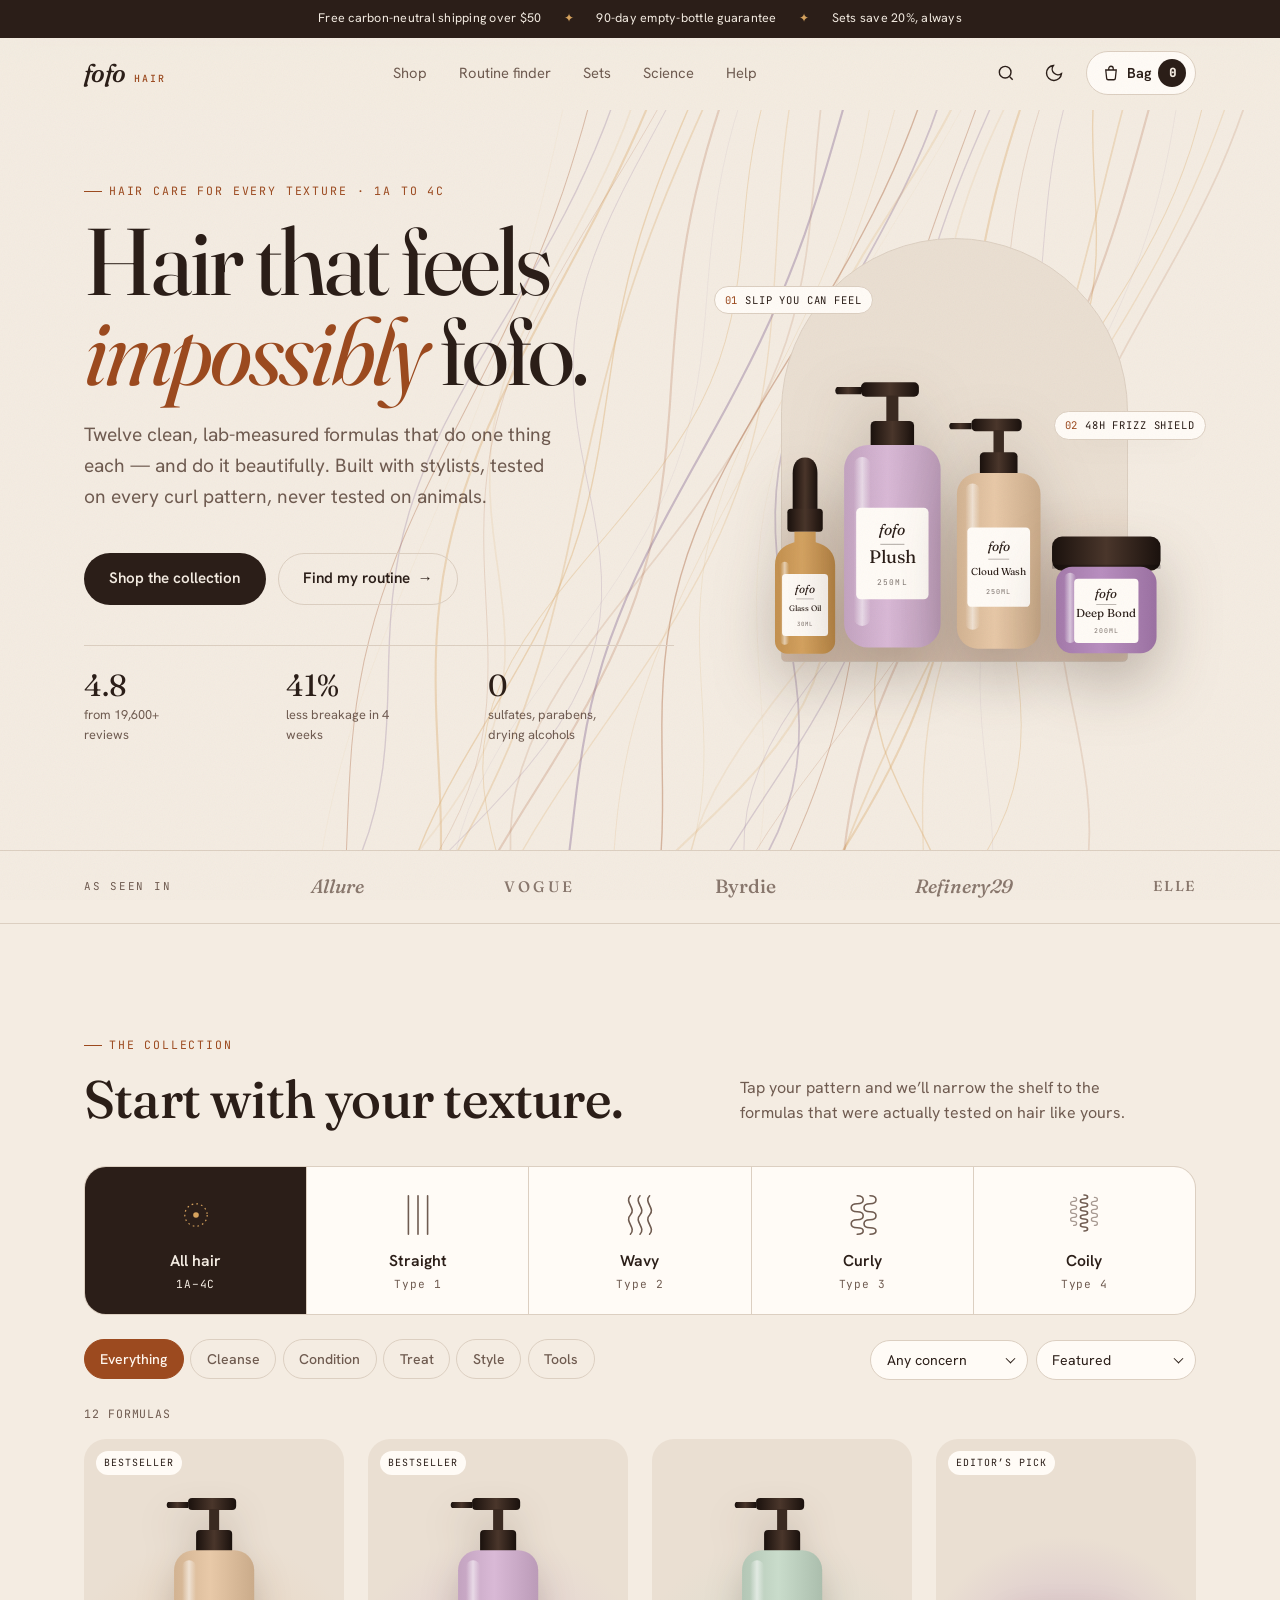
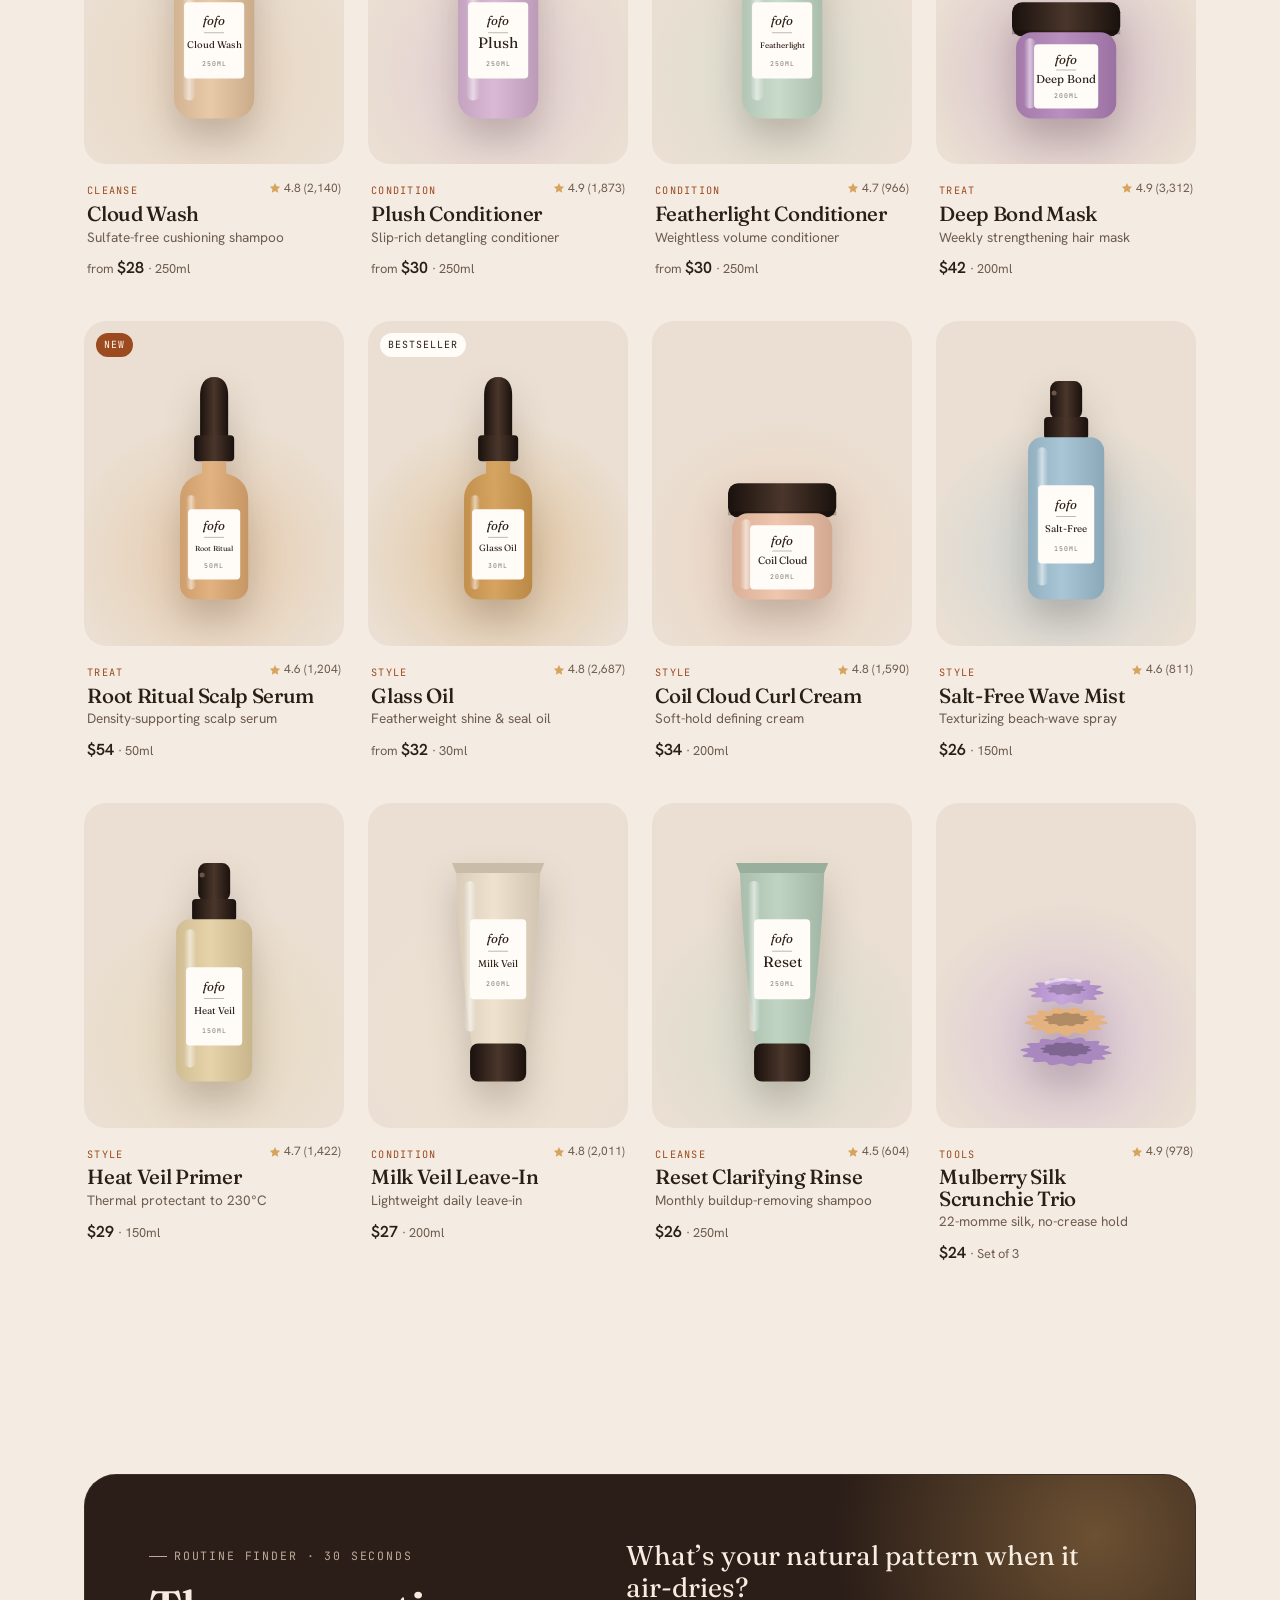
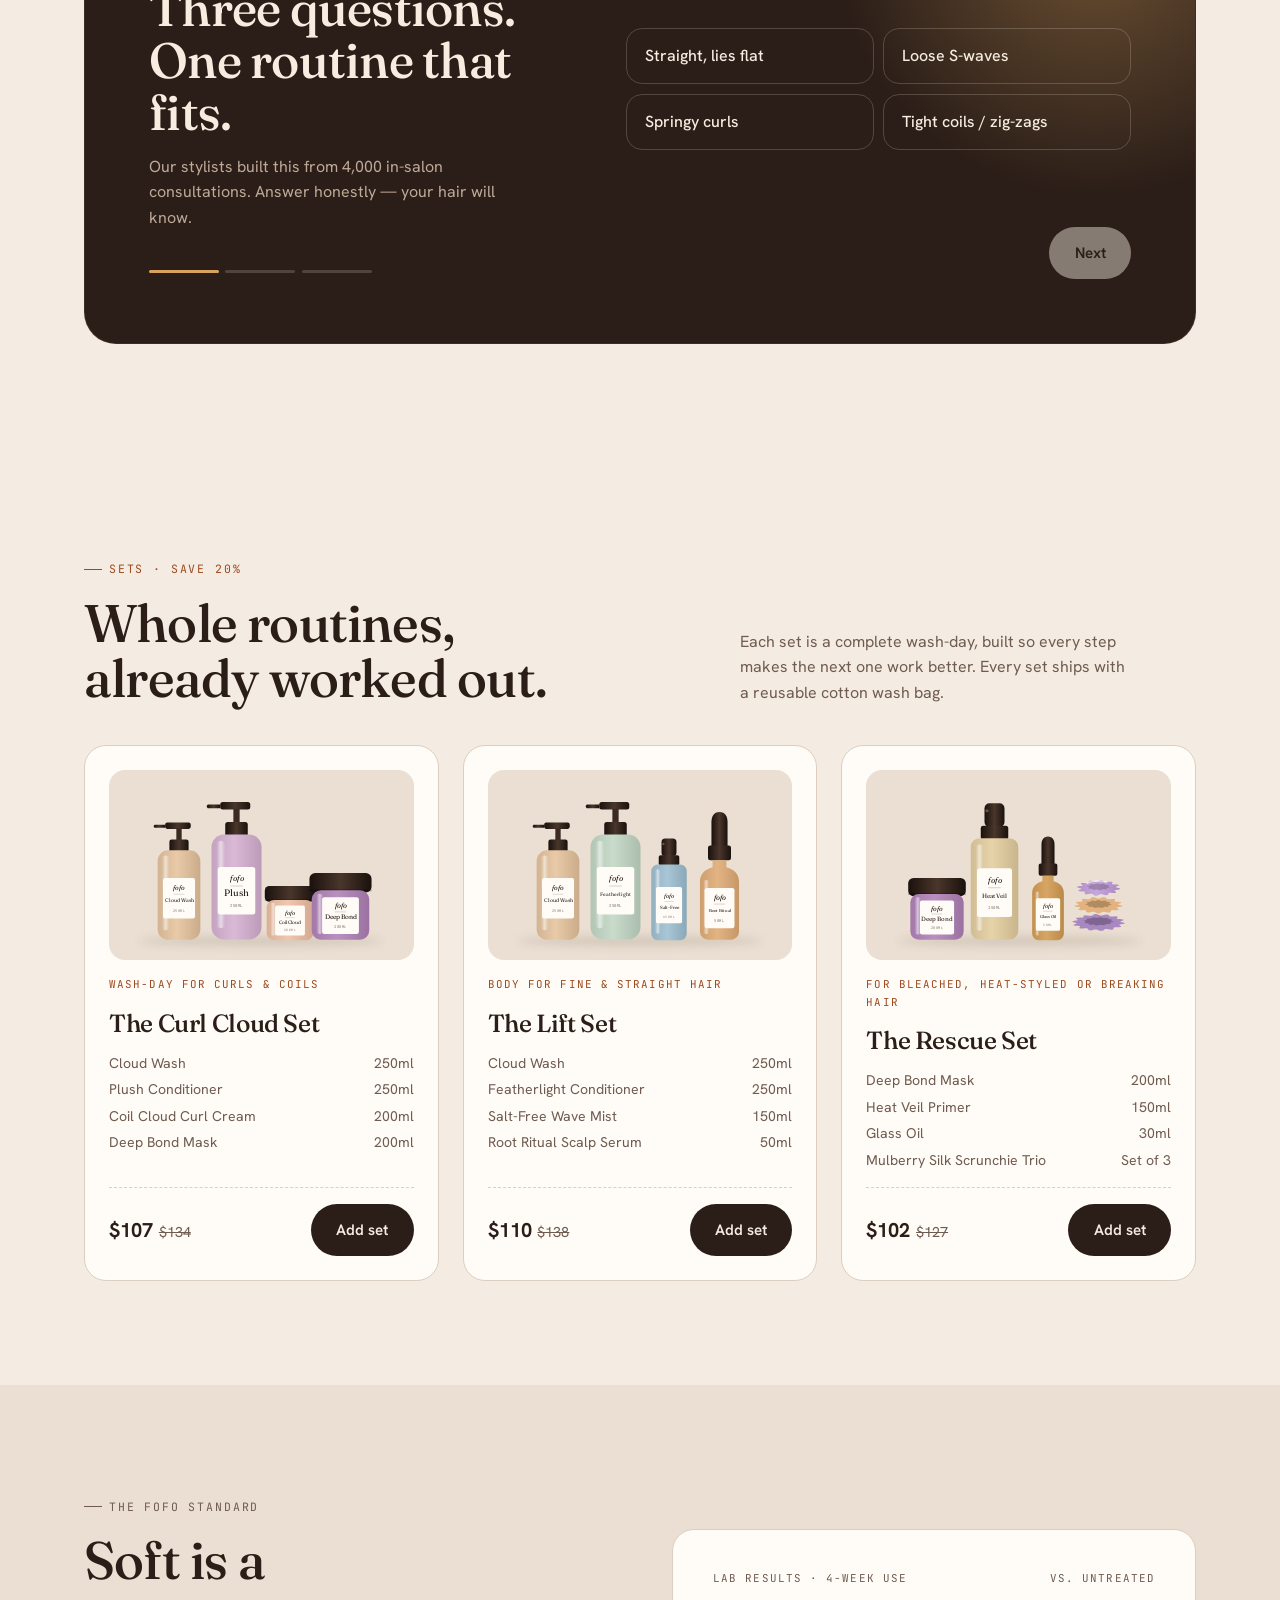
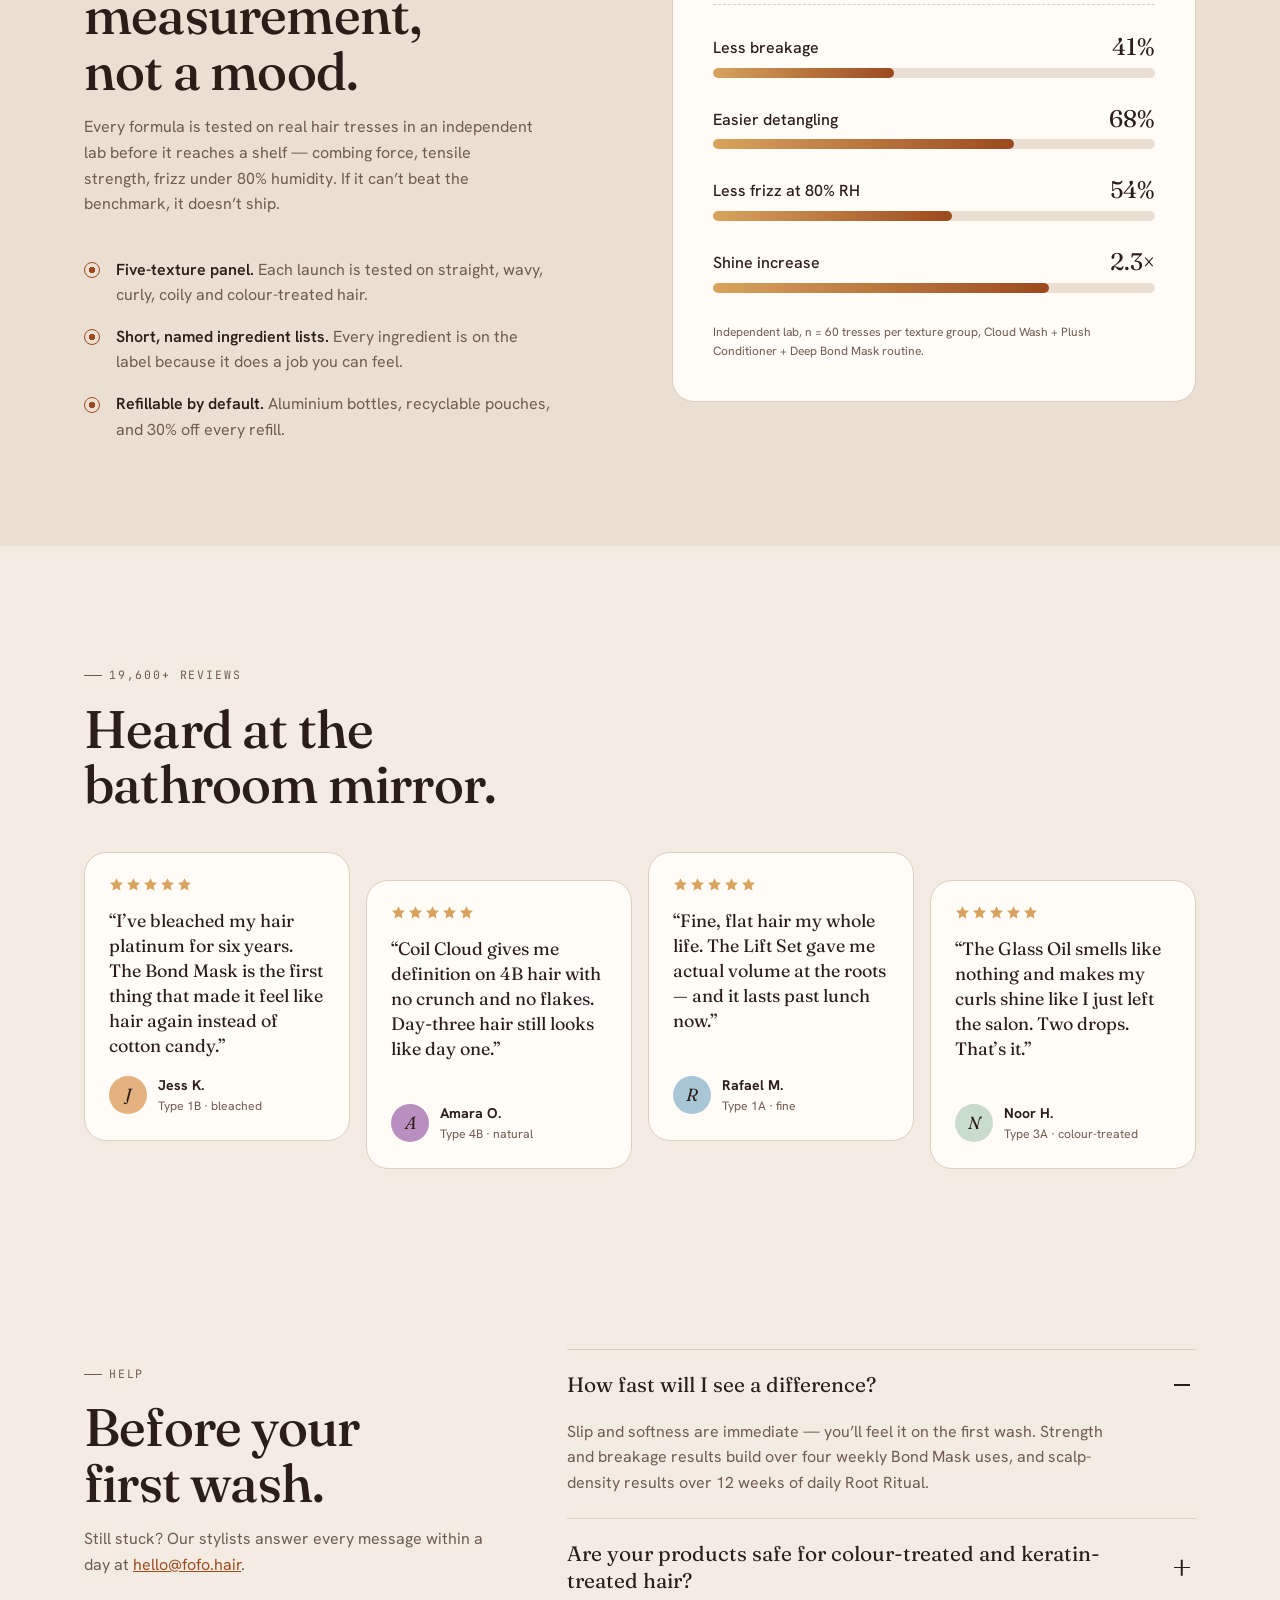
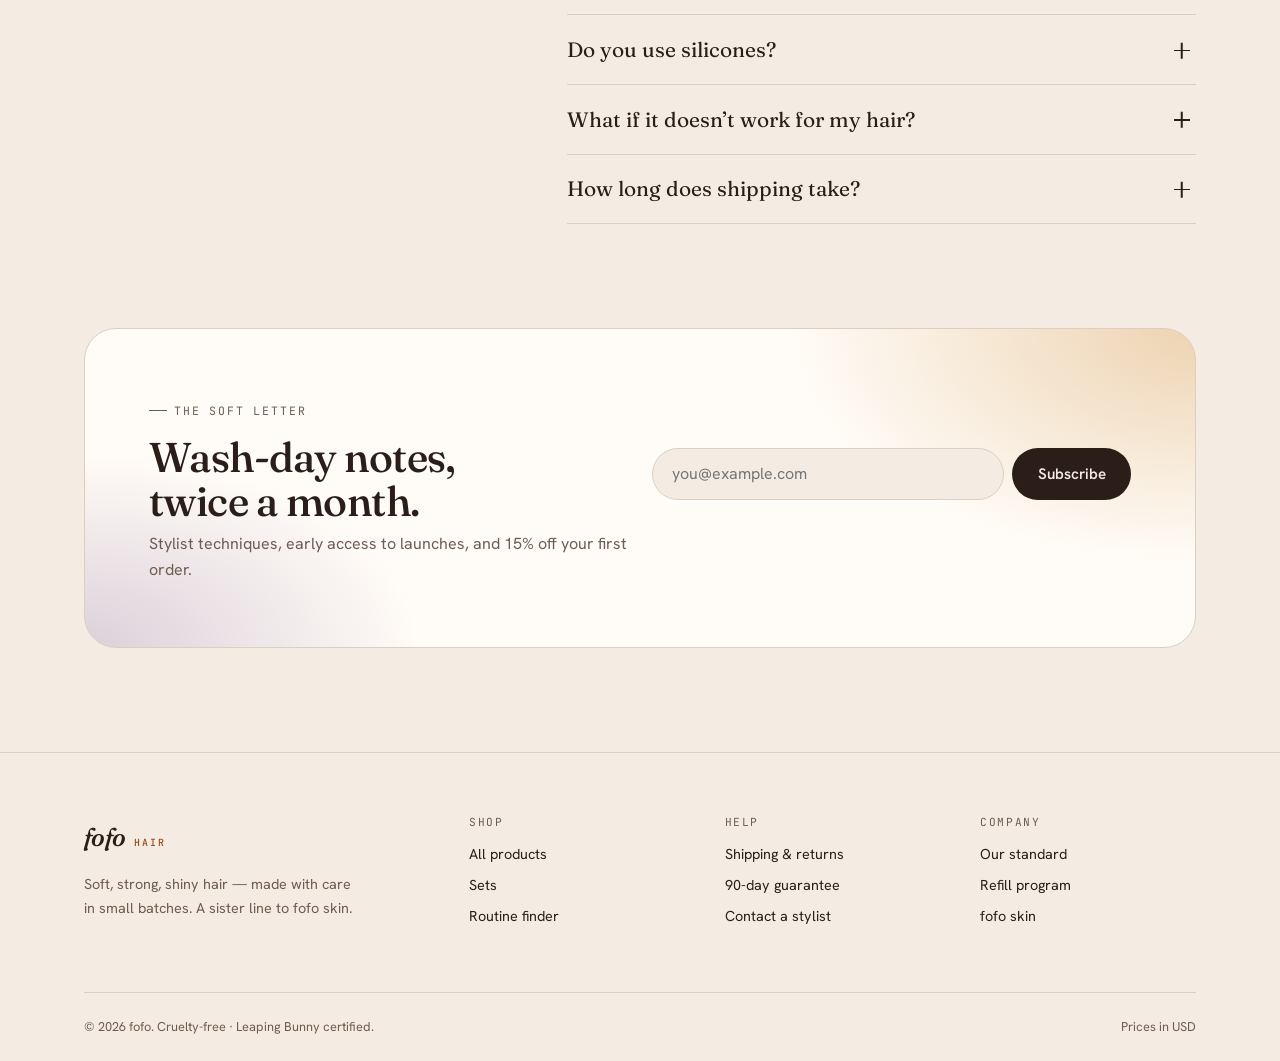
==== hair/index.html @ 37157b6e "Add fofo hair: a full hair care storefront New /hair/ store with a 12-product catalog filterable by " ====
<!doctype html>
<html lang="en">
<head>
<meta charset="UTF-8">
<meta name="viewport" content="width=device-width, initial-scale=1">
<meta name="description" content="fofo hair — clean, lab-proven hair care for every texture from 1A to 4C. Shampoos, conditioners, bond masks, oils and scalp care.">
<meta name="theme-color" content="#F4ECE2">
<title>fofo hair — the soft hair shop</title>
<link rel="preload" href="../assets/fonts/fraunces-var.woff2" as="font" type="font/woff2" crossorigin>
<link rel="preload" href="../assets/fonts/hanken-var.woff2" as="font" type="font/woff2" crossorigin>
<link rel="stylesheet" href="styles.css">
</head>
<body>

<a class="skip-link" href="#main">Skip to content</a>

<div class="announce" role="region" aria-label="Announcement">
  <div class="announce-track">
    <span>Free carbon-neutral shipping over $50</span>
    <span aria-hidden="true">✦</span>
    <span>90-day empty-bottle guarantee</span>
    <span aria-hidden="true">✦</span>
    <span>Sets save 20%, always</span>
  </div>
</div>

<header class="site-header" id="top">
  <div class="wrap nav">
    <a href="#top" class="logo" aria-label="fofo hair, home">fofo<span>hair</span></a>
    <nav class="nav-links" aria-label="Primary">
      <a href="#shop">Shop</a>
      <a href="#finder">Routine finder</a>
      <a href="#sets">Sets</a>
      <a href="#science">Science</a>
      <a href="#faq">Help</a>
    </nav>
    <div class="nav-actions">
      <button class="icon-btn" id="searchOpen" type="button" aria-label="Search products">
        <svg viewBox="0 0 24 24" width="20" height="20" fill="none" stroke="currentColor" stroke-width="1.7" aria-hidden="true"><circle cx="11" cy="11" r="7"/><path d="m20 20-3.5-3.5"/></svg>
      </button>
      <button class="icon-btn" id="themeToggle" type="button" aria-label="Toggle dark mode">
        <svg viewBox="0 0 24 24" width="20" height="20" fill="none" stroke="currentColor" stroke-width="1.7" aria-hidden="true"><path d="M21 12.79A9 9 0 1 1 11.21 3 7 7 0 0 0 21 12.79Z"/></svg>
      </button>
      <button class="bag-btn" id="cartOpen" type="button" aria-label="Open bag, 0 items">
        <svg viewBox="0 0 24 24" width="18" height="18" fill="none" stroke="currentColor" stroke-width="1.7" aria-hidden="true"><path d="M5 8h14l-1.2 11.2a2 2 0 0 1-2 1.8H8.2a2 2 0 0 1-2-1.8L5 8Z"/><path d="M9 8V6a3 3 0 0 1 6 0v2"/></svg>
        <span>Bag</span>
        <span class="bag-count" id="bagCount">0</span>
      </button>
    </div>
  </div>
</header>

<main id="main">

  <!-- ============ HERO ============ -->
  <section class="hero">
    <svg class="strands" id="strands" viewBox="0 0 1200 700" preserveAspectRatio="xMidYMid slice" aria-hidden="true"></svg>
    <div class="wrap hero-grid">
      <div class="hero-copy">
        <p class="eyebrow reveal">Hair care for every texture · 1A to 4C</p>
        <h1 class="reveal" style="--d:.08s">Hair that feels<br><em>impossibly</em> fofo.</h1>
        <p class="lede reveal" style="--d:.16s">Twelve clean, lab-measured formulas that do one thing each — and do it beautifully. Built with stylists, tested on every curl pattern, never tested on animals.</p>
        <div class="hero-actions reveal" style="--d:.24s">
          <a href="#shop" class="btn btn-solid">Shop the collection</a>
          <a href="#finder" class="btn btn-ghost">Find my routine <span aria-hidden="true">→</span></a>
        </div>
        <dl class="hero-meta reveal" style="--d:.32s">
          <div><dt>4.8</dt><dd>from 19,600+ reviews</dd></div>
          <div><dt>41%</dt><dd>less breakage in 4 weeks</dd></div>
          <div><dt>0</dt><dd>sulfates, parabens, drying alcohols</dd></div>
        </dl>
      </div>
      <div class="hero-stage reveal" style="--d:.2s" id="heroStage" aria-hidden="true"></div>
    </div>
  </section>

  <!-- ============ PRESS ============ -->
  <div class="press" aria-label="As featured in">
    <div class="wrap press-row">
      <span class="press-label">As seen in</span>
      <span class="press-name" style="font-style:italic">Allure</span>
      <span class="press-name" style="letter-spacing:.2em;font-size:.95rem">VOGUE</span>
      <span class="press-name">Byrdie</span>
      <span class="press-name" style="font-style:italic">Refinery29</span>
      <span class="press-name" style="letter-spacing:.12em;font-size:.9rem">ELLE</span>
    </div>
  </div>

  <!-- ============ SHOP ============ -->
  <section id="shop" class="shop">
    <div class="wrap">
      <div class="section-head split">
        <div>
          <p class="eyebrow">The collection</p>
          <h2>Start with your texture.</h2>
        </div>
        <p>Tap your pattern and we’ll narrow the shelf to the formulas that were actually tested on hair like yours.</p>
      </div>

      <div class="spectrum" role="radiogroup" aria-label="Filter by hair type" id="typeFilter">
        <button type="button" role="radio" aria-checked="true" data-type="all" class="spec">
          <svg viewBox="0 0 60 60" aria-hidden="true"><circle cx="30" cy="30" r="3.5" fill="currentColor"/><circle cx="30" cy="30" r="14" fill="none" stroke="currentColor" stroke-width="1.5" stroke-dasharray="2 4"/></svg>
          <span class="spec-name">All hair</span><span class="spec-code">1A–4C</span>
        </button>
        <button type="button" role="radio" aria-checked="false" data-type="straight" class="spec">
          <svg viewBox="0 0 60 60" aria-hidden="true"><path d="M18 6v48M30 6v48M42 6v48" stroke="currentColor" stroke-width="2" fill="none" stroke-linecap="round"/></svg>
          <span class="spec-name">Straight</span><span class="spec-code">Type 1</span>
        </button>
        <button type="button" role="radio" aria-checked="false" data-type="wavy" class="spec">
          <svg viewBox="0 0 60 60" aria-hidden="true"><path d="M18 6c-8 8 8 16 0 24s8 16 0 24M30 6c-8 8 8 16 0 24s8 16 0 24M42 6c-8 8 8 16 0 24s8 16 0 24" stroke="currentColor" stroke-width="2" fill="none" stroke-linecap="round"/></svg>
          <span class="spec-name">Wavy</span><span class="spec-code">Type 2</span>
        </button>
        <button type="button" role="radio" aria-checked="false" data-type="curly" class="spec">
          <svg viewBox="0 0 60 60" aria-hidden="true"><path d="M24 6c10 0 10 10 0 10s-10 10 0 10 10 10 0 10-10 10 0 10 10 8 0 8M40 6c10 0 10 10 0 10s-10 10 0 10 10 10 0 10-10 10 0 10 10 8 0 8" stroke="currentColor" stroke-width="2" fill="none" stroke-linecap="round"/></svg>
          <span class="spec-name">Curly</span><span class="spec-code">Type 3</span>
        </button>
        <button type="button" role="radio" aria-checked="false" data-type="coily" class="spec">
          <svg viewBox="0 0 60 60" aria-hidden="true"><path d="M30 5c6 0 6 5 0 5s-6 5 0 5 6 5 0 5-6 5 0 5 6 5 0 5-6 5 0 5 6 5 0 5-6 5 0 5 6 5 0 5" stroke="currentColor" stroke-width="2" fill="none" stroke-linecap="round"/><path d="M17 8c5 0 5 5 0 5s-5 5 0 5 5 5 0 5-5 5 0 5 5 5 0 5-5 5 0 5 5 5 0 5M43 8c5 0 5 5 0 5s-5 5 0 5 5 5 0 5-5 5 0 5 5 5 0 5-5 5 0 5 5 5 0 5" stroke="currentColor" stroke-width="1.6" fill="none" stroke-linecap="round" opacity=".6"/></svg>
          <span class="spec-name">Coily</span><span class="spec-code">Type 4</span>
        </button>
      </div>

      <div class="toolbar">
        <div class="tabs" role="tablist" aria-label="Filter by category" id="kindFilter">
          <button type="button" role="tab" aria-selected="true" data-kind="all">Everything</button>
          <button type="button" role="tab" aria-selected="false" data-kind="Cleanse">Cleanse</button>
          <button type="button" role="tab" aria-selected="false" data-kind="Condition">Condition</button>
          <button type="button" role="tab" aria-selected="false" data-kind="Treat">Treat</button>
          <button type="button" role="tab" aria-selected="false" data-kind="Style">Style</button>
          <button type="button" role="tab" aria-selected="false" data-kind="Tools">Tools</button>
        </div>
        <div class="toolbar-right">
          <label class="select">
            <span class="visually-hidden">Filter by concern</span>
            <select id="concernFilter">
              <option value="all">Any concern</option>
              <option value="dryness">Dryness</option>
              <option value="frizz">Frizz</option>
              <option value="breakage">Breakage</option>
              <option value="volume">Flat / no volume</option>
              <option value="scalp">Scalp care</option>
              <option value="thinning">Thinning</option>
              <option value="shine">Dullness</option>
              <option value="definition">Definition</option>
              <option value="color">Colour-treated</option>
              <option value="oil">Oily roots</option>
            </select>
          </label>
          <label class="select">
            <span class="visually-hidden">Sort products</span>
            <select id="sortBy">
              <option value="featured">Featured</option>
              <option value="rating">Top rated</option>
              <option value="price-asc">Price: low to high</option>
              <option value="price-desc">Price: high to low</option>
            </select>
          </label>
        </div>
      </div>

      <p class="result-count" id="resultCount" aria-live="polite"></p>
      <div class="grid" id="productGrid"></div>
      <div class="empty" id="emptyState" hidden>
        <p>Nothing on the shelf matches all of that.</p>
        <button type="button" class="btn btn-ghost" id="resetFilters">Clear filters</button>
      </div>
    </div>
  </section>

  <!-- ============ FINDER ============ -->
  <section id="finder" class="finder">
    <div class="wrap">
      <div class="finder-card">
        <div class="finder-intro">
          <p class="eyebrow eyebrow-light">Routine finder · 30 seconds</p>
          <h2>Three questions.<br>One routine that fits.</h2>
          <p>Our stylists built this from 4,000 in-salon consultations. Answer honestly — your hair will know.</p>
          <ol class="finder-progress" id="finderProgress" aria-label="Progress">
            <li class="on"></li><li></li><li></li>
          </ol>
        </div>
        <form class="finder-body" id="finderForm" novalidate>
          <fieldset class="q on" data-step="0">
            <legend>What’s your natural pattern when it air-dries?</legend>
            <div class="opts">
              <label><input type="radio" name="type" value="straight"><span>Straight, lies flat</span></label>
              <label><input type="radio" name="type" value="wavy"><span>Loose S-waves</span></label>
              <label><input type="radio" name="type" value="curly"><span>Springy curls</span></label>
              <label><input type="radio" name="type" value="coily"><span>Tight coils / zig-zags</span></label>
            </div>
          </fieldset>
          <fieldset class="q" data-step="1">
            <legend>What bothers you most, honestly?</legend>
            <div class="opts">
              <label><input type="radio" name="concern" value="dryness"><span>It feels dry or rough</span></label>
              <label><input type="radio" name="concern" value="frizz"><span>Frizz, any humidity</span></label>
              <label><input type="radio" name="concern" value="breakage"><span>Snapping & split ends</span></label>
              <label><input type="radio" name="concern" value="volume"><span>Flat, falls limp</span></label>
              <label><input type="radio" name="concern" value="scalp"><span>Itchy or oily scalp</span></label>
              <label><input type="radio" name="concern" value="thinning"><span>Shedding / thinning</span></label>
            </div>
          </fieldset>
          <fieldset class="q" data-step="2">
            <legend>How often do you use heat, colour or bleach?</legend>
            <div class="opts">
              <label><input type="radio" name="stress" value="low"><span>Rarely — it’s mostly air-dried</span></label>
              <label><input type="radio" name="stress" value="mid"><span>Heat styling a few times a week</span></label>
              <label><input type="radio" name="stress" value="high"><span>Colour, bleach or daily heat</span></label>
            </div>
          </fieldset>
          <div class="finder-result" id="finderResult" hidden></div>
          <div class="finder-nav">
            <button type="button" class="btn btn-ghost-light" id="finderBack" hidden>Back</button>
            <button type="button" class="btn btn-light" id="finderNext" disabled>Next</button>
          </div>
        </form>
      </div>
    </div>
  </section>

  <!-- ============ SETS ============ -->
  <section id="sets">
    <div class="wrap">
      <div class="section-head split">
        <div>
          <p class="eyebrow">Sets · save 20%</p>
          <h2>Whole routines, already worked out.</h2>
        </div>
        <p>Each set is a complete wash-day, built so every step makes the next one work better. Every set ships with a reusable cotton wash bag.</p>
      </div>
      <div class="sets" id="setsGrid"></div>
    </div>
  </section>

  <!-- ============ SCIENCE ============ -->
  <section id="science" class="science">
    <div class="wrap science-grid">
      <div class="science-copy">
        <p class="eyebrow">The fofo standard</p>
        <h2>Soft is a measurement, not a mood.</h2>
        <p>Every formula is tested on real hair tresses in an independent lab before it reaches a shelf — combing force, tensile strength, frizz under 80% humidity. If it can’t beat the benchmark, it doesn’t ship.</p>
        <ul class="standard">
          <li><b>Five-texture panel.</b> Each launch is tested on straight, wavy, curly, coily and colour-treated hair.</li>
          <li><b>Short, named ingredient lists.</b> Every ingredient is on the label because it does a job you can feel.</li>
          <li><b>Refillable by default.</b> Aluminium bottles, recyclable pouches, and 30% off every refill.</li>
        </ul>
      </div>
      <div class="bench" id="bench">
        <div class="bench-head"><span>Lab results · 4-week use</span><span>vs. untreated</span></div>
        <div class="bench-row" style="--v:41"><span class="bench-label">Less breakage</span><span class="bench-bar"><i></i></span><span class="bench-num">41%</span></div>
        <div class="bench-row" style="--v:68"><span class="bench-label">Easier detangling</span><span class="bench-bar"><i></i></span><span class="bench-num">68%</span></div>
        <div class="bench-row" style="--v:54"><span class="bench-label">Less frizz at 80% RH</span><span class="bench-bar"><i></i></span><span class="bench-num">54%</span></div>
        <div class="bench-row" style="--v:2.3"><span class="bench-label">Shine increase</span><span class="bench-bar" style="--w:76%"><i></i></span><span class="bench-num">2.3×</span></div>
        <p class="bench-note">Independent lab, n = 60 tresses per texture group, Cloud Wash + Plush Conditioner + Deep Bond Mask routine.</p>
      </div>
    </div>
  </section>

  <!-- ============ REVIEWS ============ -->
  <section id="reviews" class="reviews">
    <div class="wrap">
      <div class="section-head">
        <p class="eyebrow">19,600+ reviews</p>
        <h2>Heard at the bathroom mirror.</h2>
      </div>
      <div class="quote-grid">
        <figure class="quote">
          <div class="stars" aria-label="5 out of 5 stars"></div>
          <blockquote>“I’ve bleached my hair platinum for six years. The Bond Mask is the first thing that made it feel like hair again instead of cotton candy.”</blockquote>
          <figcaption><span class="av" style="--c:#E3B27F">J</span><span><b>Jess K.</b><small>Type 1B · bleached</small></span></figcaption>
        </figure>
        <figure class="quote">
          <div class="stars" aria-label="5 out of 5 stars"></div>
          <blockquote>“Coil Cloud gives me definition on 4B hair with no crunch and no flakes. Day-three hair still looks like day one.”</blockquote>
          <figcaption><span class="av" style="--c:#B98FC0">A</span><span><b>Amara O.</b><small>Type 4B · natural</small></span></figcaption>
        </figure>
        <figure class="quote">
          <div class="stars" aria-label="5 out of 5 stars"></div>
          <blockquote>“Fine, flat hair my whole life. The Lift Set gave me actual volume at the roots — and it lasts past lunch now.”</blockquote>
          <figcaption><span class="av" style="--c:#A8C6D6">R</span><span><b>Rafael M.</b><small>Type 1A · fine</small></span></figcaption>
        </figure>
        <figure class="quote">
          <div class="stars" aria-label="5 out of 5 stars"></div>
          <blockquote>“The Glass Oil smells like nothing and makes my curls shine like I just left the salon. Two drops. That’s it.”</blockquote>
          <figcaption><span class="av" style="--c:#C9DCCB">N</span><span><b>Noor H.</b><small>Type 3A · colour-treated</small></span></figcaption>
        </figure>
      </div>
    </div>
  </section>

  <!-- ============ FAQ ============ -->
  <section id="faq">
    <div class="wrap faq-grid">
      <div class="section-head">
        <p class="eyebrow">Help</p>
        <h2>Before your first wash.</h2>
        <p>Still stuck? Our stylists answer every message within a day at <a href="mailto:hello@fofo.hair">hello@fofo.hair</a>.</p>
      </div>
      <div class="faq">
        <details open>
          <summary>How fast will I see a difference?</summary>
          <p>Slip and softness are immediate — you’ll feel it on the first wash. Strength and breakage results build over four weekly Bond Mask uses, and scalp-density results over 12 weeks of daily Root Ritual.</p>
        </details>
        <details>
          <summary>Are your products safe for colour-treated and keratin-treated hair?</summary>
          <p>Yes. Everything is sulfate-free and pH-balanced between 4.5 and 5.5, which helps keep the cuticle closed and colour locked in. Wait 72 hours after a keratin treatment before the first wash.</p>
        </details>
        <details>
          <summary>Do you use silicones?</summary>
          <p>Only one — a water-soluble amodimethicone in Heat Veil, where it’s the most effective thermal barrier we tested. It rinses clean with Cloud Wash and never builds up.</p>
        </details>
        <details>
          <summary>What if it doesn’t work for my hair?</summary>
          <p>Use it for up to 90 days. If you don’t love it, send us a note — even if the bottle is empty — and we’ll refund you in full. No return shipping needed.</p>
        </details>
        <details>
          <summary>How long does shipping take?</summary>
          <p>Orders ship within one business day. Standard delivery takes 2–5 days and is free over $50; express is $9 and arrives in 1–2 days.</p>
        </details>
      </div>
    </div>
  </section>

  <!-- ============ NEWSLETTER ============ -->
  <section class="letter">
    <div class="wrap">
      <div class="letter-card">
        <div>
          <p class="eyebrow">The Soft Letter</p>
          <h2>Wash-day notes, twice a month.</h2>
          <p>Stylist techniques, early access to launches, and 15% off your first order.</p>
        </div>
        <form class="letter-form" id="letterForm">
          <label class="visually-hidden" for="letterEmail">Email address</label>
          <input id="letterEmail" type="email" placeholder="you@example.com" required autocomplete="email">
          <button class="btn btn-solid" type="submit">Subscribe</button>
          <p class="letter-msg" id="letterMsg" aria-live="polite"></p>
        </form>
      </div>
    </div>
  </section>

</main>

<footer class="site-footer">
  <div class="wrap">
    <div class="foot-grid">
      <div>
        <a href="#top" class="logo">fofo<span>hair</span></a>
        <p>Soft, strong, shiny hair — made with care in small batches. A sister line to <a href="../index.html">fofo skin</a>.</p>
      </div>
      <nav aria-label="Shop">
        <h3>Shop</h3>
        <a href="#shop">All products</a>
        <a href="#sets">Sets</a>
        <a href="#finder">Routine finder</a>
      </nav>
      <nav aria-label="Help">
        <h3>Help</h3>
        <a href="#faq">Shipping & returns</a>
        <a href="#faq">90-day guarantee</a>
        <a href="mailto:hello@fofo.hair">Contact a stylist</a>
      </nav>
      <nav aria-label="Company">
        <h3>Company</h3>
        <a href="#science">Our standard</a>
        <a href="#science">Refill program</a>
        <a href="../index.html">fofo skin</a>
      </nav>
    </div>
    <div class="foot-base">
      <span>© 2026 fofo. Cruelty-free · Leaping Bunny certified.</span>
      <span>Prices in USD</span>
    </div>
  </div>
</footer>

<!-- ============ PRODUCT DIALOG ============ -->
<dialog class="pdp" id="pdp" aria-labelledby="pdpTitle">
  <button class="dialog-close" type="button" data-close aria-label="Close">
    <svg viewBox="0 0 24 24" width="20" height="20" fill="none" stroke="currentColor" stroke-width="1.8" aria-hidden="true"><path d="M6 6l12 12M18 6 6 18"/></svg>
  </button>
  <div class="pdp-grid" id="pdpBody"></div>
</dialog>

<!-- ============ CART DRAWER ============ -->
<dialog class="drawer" id="cart" aria-labelledby="cartTitle">
  <div class="drawer-inner">
    <div class="drawer-head">
      <h2 id="cartTitle">Your bag</h2>
      <button class="dialog-close static" type="button" data-close aria-label="Close bag">
        <svg viewBox="0 0 24 24" width="20" height="20" fill="none" stroke="currentColor" stroke-width="1.8" aria-hidden="true"><path d="M6 6l12 12M18 6 6 18"/></svg>
      </button>
    </div>
    <div class="ship-meter" id="shipMeter">
      <p id="shipText"></p>
      <div class="meter"><i id="shipBar"></i></div>
    </div>
    <ul class="cart-lines" id="cartLines"></ul>
    <div class="cart-empty" id="cartEmpty">
      <p>Your bag is feeling a little flat.</p>
      <a href="#shop" class="btn btn-solid" data-close>Browse the shelf</a>
    </div>
    <div class="upsell" id="upsell"></div>
    <div class="drawer-foot" id="cartFoot">
      <div class="sum-row"><span>Subtotal</span><span id="cartSubtotal">$0</span></div>
      <div class="sum-row soft"><span>Set savings</span><span id="cartSavings">−$0</span></div>
      <div class="sum-row soft"><span>Shipping</span><span id="cartShipping">Calculated next</span></div>
      <button class="btn btn-solid wide" type="button" id="checkoutBtn">Checkout · <span id="cartTotal">$0</span></button>
      <p class="fine">Taxes calculated at checkout · 90-day guarantee</p>
    </div>
  </div>
</dialog>

<!-- ============ SEARCH ============ -->
<dialog class="search" id="search" aria-label="Search products">
  <div class="search-inner">
    <div class="search-bar">
      <svg viewBox="0 0 24 24" width="22" height="22" fill="none" stroke="currentColor" stroke-width="1.7" aria-hidden="true"><circle cx="11" cy="11" r="7"/><path d="m20 20-3.5-3.5"/></svg>
      <input type="search" id="searchInput" placeholder="Search oils, masks, frizz, curls…" autocomplete="off" aria-label="Search">
      <button class="dialog-close static" type="button" data-close aria-label="Close search">
        <svg viewBox="0 0 24 24" width="20" height="20" fill="none" stroke="currentColor" stroke-width="1.8" aria-hidden="true"><path d="M6 6l12 12M18 6 6 18"/></svg>
      </button>
    </div>
    <ul class="search-results" id="searchResults"></ul>
  </div>
</dialog>

<div class="toast" id="toast" role="status" aria-live="polite"></div>

<script src="products.js"></script>
<script src="app.js"></script>
</body>
</html>
---- hair/styles.css ----
/* ==========================================================
   fofo hair — store styles
   ========================================================== */

@font-face{ font-family:'Fraunces Var'; font-style:normal; font-weight:300 700; font-display:swap; src:url(../assets/fonts/fraunces-var.woff2) format('woff2'); }
@font-face{ font-family:'Fraunces Var'; font-style:italic; font-weight:400 600; font-display:swap; src:url(../assets/fonts/fraunces-var-italic.woff2) format('woff2'); }
@font-face{ font-family:'Hanken Var'; font-style:normal; font-weight:400 700; font-display:swap; src:url(../assets/fonts/hanken-var.woff2) format('woff2'); }
@font-face{ font-family:'JetBrains Var'; font-style:normal; font-weight:400 500; font-display:swap; src:url(../assets/fonts/jetbrains-var.woff2) format('woff2'); }

:root{
  --bg:#F4ECE2;
  --surface:#FFFBF6;
  --sunk:#EADFD2;
  --ink:#2B1E18;
  --ink-soft:#6F5B50;
  --accent:#9C4A1F;
  --accent-ink:#FFF7EF;
  --honey:#D7A35E;
  --plum:#715086;
  --line:#DCCFC1;
  --deep:#2B1E18;
  --deep-ink:#F6ECE0;
  --deep-soft:#BFAA98;
  --shadow:24 40% 14%;

  --font-display:'Fraunces Var', Georgia, 'Times New Roman', serif;
  --font-body:'Hanken Var', -apple-system, 'Segoe UI', sans-serif;
  --font-mono:'JetBrains Var', ui-monospace, Menlo, monospace;

  --s1:.5rem; --s2:1rem; --s3:1.5rem; --s4:2.5rem; --s5:4rem; --s6:6.5rem;
  --radius:22px;
  --ease:cubic-bezier(.2,.8,.2,1);
  color-scheme:light;
}
:root[data-theme="dark"]{
  --bg:#17110E; --surface:#211914; --sunk:#110C09; --ink:#F3E9DF; --ink-soft:#BFAE9F;
  --accent:#E59A62; --accent-ink:#22140B; --honey:#D7A35E; --plum:#C7A6DE; --line:#3A2D25;
  --deep:#2A1E17; --deep-ink:#F6ECE0; --deep-soft:#BFAA98; --shadow:20 50% 3%;
  color-scheme:dark;
}
@media (prefers-color-scheme:dark){
  :root:not([data-theme="light"]){
    --bg:#17110E; --surface:#211914; --sunk:#110C09; --ink:#F3E9DF; --ink-soft:#BFAE9F;
    --accent:#E59A62; --accent-ink:#22140B; --honey:#D7A35E; --plum:#C7A6DE; --line:#3A2D25;
    --deep:#2A1E17; --deep-ink:#F6ECE0; --deep-soft:#BFAA98; --shadow:20 50% 3%;
    color-scheme:dark;
  }
}

*,*::before,*::after{ box-sizing:border-box; }
html{ -webkit-text-size-adjust:100%; scroll-behavior:smooth; scroll-padding-top:90px; }
@media (prefers-reduced-motion:reduce){ html{ scroll-behavior:auto; } }
body{
  margin:0; background:var(--bg); color:var(--ink);
  font-family:var(--font-body); font-size:16px; line-height:1.6;
  -webkit-font-smoothing:antialiased; overflow-x:hidden;
}
body.locked{ overflow:hidden; }
/* paper grain */
body::before{
  content:""; position:fixed; inset:0; pointer-events:none; z-index:1000; opacity:.05; mix-blend-mode:multiply;
  background-image:url("data:image/svg+xml,%3Csvg xmlns='http://www.w3.org/2000/svg' width='160' height='160'%3E%3Cfilter id='n'%3E%3CfeTurbulence type='fractalNoise' baseFrequency='.85' numOctaves='3' stitchTiles='stitch'/%3E%3C/filter%3E%3Crect width='100%25' height='100%25' filter='url(%23n)'/%3E%3C/svg%3E");
}
:root[data-theme="dark"] body::before{ mix-blend-mode:screen; opacity:.035; }
img,svg{ display:block; max-width:100%; }
a{ color:inherit; }
button{ font:inherit; color:inherit; }
::selection{ background:var(--accent); color:var(--accent-ink); }
:focus-visible{ outline:2px solid var(--accent); outline-offset:3px; border-radius:6px; }

[hidden]{ display:none!important; }
.visually-hidden{ position:absolute!important; width:1px; height:1px; overflow:hidden; clip:rect(0 0 0 0); white-space:nowrap; }
.skip-link{ position:absolute; left:-999px; top:8px; z-index:2000; background:var(--ink); color:var(--bg); padding:.6em 1em; border-radius:8px; }
.skip-link:focus{ left:8px; }

.wrap{ max-width:1240px; margin:0 auto; padding-inline:16px; }
@media (min-width:640px){ .wrap{ padding-inline:var(--s4); } }
@media (min-width:1024px){ .wrap{ padding-inline:var(--s5); } }

h1,h2,h3{ font-family:var(--font-display); font-weight:500; letter-spacing:-.015em; line-height:1.05; margin:0; text-wrap:balance; }
p{ margin:0; }
em{ font-style:italic; }

.eyebrow{
  font-family:var(--font-mono); font-size:.72rem; letter-spacing:.16em; text-transform:uppercase;
  color:var(--accent); display:inline-flex; align-items:center; gap:.6em;
}
.eyebrow::before{ content:""; width:18px; height:1px; background:currentColor; }
.eyebrow-light{ color:var(--honey); }

/* ---------- buttons ---------- */
.btn{
  display:inline-flex; align-items:center; justify-content:center; gap:.5em;
  min-height:48px; padding:.85em 1.6em; border-radius:100px; border:1px solid transparent;
  font-weight:600; font-size:.95rem; text-decoration:none; cursor:pointer; white-space:nowrap;
  transition:transform .2s var(--ease), background .2s ease, color .2s ease, border-color .2s ease, box-shadow .2s ease;
}
.btn:active{ transform:scale(.97); }
.btn:disabled{ opacity:.45; cursor:not-allowed; }
.btn-solid{ background:var(--ink); color:var(--bg); }
.btn-solid:hover{ background:var(--accent); color:var(--accent-ink); box-shadow:0 14px 30px -12px hsl(var(--shadow)/.5); }
.btn-ghost{ background:transparent; border-color:var(--line); }
.btn-ghost:hover{ border-color:var(--ink); }
.btn-light{ background:var(--deep-ink); color:var(--deep); }
.btn-light:hover:not(:disabled){ background:var(--honey); }
.btn-ghost-light{ background:transparent; color:var(--deep-ink); border-color:color-mix(in srgb, var(--deep-ink) 30%, transparent); }
.btn-ghost-light:hover{ border-color:var(--deep-ink); }
.btn.wide{ width:100%; }

/* ---------- announce ---------- */
.announce{ background:var(--ink); color:var(--bg); font-size:.78rem; letter-spacing:.02em; overflow:hidden; }
.announce-track{ display:flex; justify-content:center; gap:1.4rem; padding:.55rem 16px; white-space:nowrap; }
.announce-track span:nth-child(n+3){ display:none; }
@media (min-width:720px){ .announce-track span:nth-child(n+3){ display:inline; } }
.announce-track [aria-hidden]{ color:var(--honey); }

/* ---------- header ---------- */
.site-header{
  position:sticky; top:0; z-index:200;
  background:color-mix(in srgb, var(--bg) 84%, transparent);
  backdrop-filter:blur(16px) saturate(1.2); -webkit-backdrop-filter:blur(16px) saturate(1.2);
  border-bottom:1px solid transparent; transition:border-color .3s ease;
}
.site-header.scrolled{ border-bottom-color:var(--line); }
.nav{ display:flex; align-items:center; justify-content:space-between; gap:var(--s2); padding-block:.85rem; }
.logo{
  font-family:var(--font-display); font-style:italic; font-size:1.6rem; font-weight:500;
  text-decoration:none; letter-spacing:-.02em; display:inline-flex; align-items:baseline; gap:.3em;
}
.logo span{ font-family:var(--font-mono); font-style:normal; font-size:.62rem; letter-spacing:.2em; text-transform:uppercase; color:var(--accent); }
.nav-links{ display:none; gap:2rem; font-size:.92rem; }
.nav-links a{ text-decoration:none; color:var(--ink-soft); position:relative; transition:color .2s ease; }
.nav-links a::after{ content:""; position:absolute; left:0; right:0; bottom:-4px; height:1px; background:currentColor; transform:scaleX(0); transform-origin:left; transition:transform .3s var(--ease); }
.nav-links a:hover{ color:var(--ink); }
.nav-links a:hover::after{ transform:scaleX(1); }
@media (min-width:900px){ .nav-links{ display:flex; } }
.nav-actions{ display:flex; align-items:center; gap:.3rem; }
.icon-btn{
  width:44px; height:44px; display:grid; place-items:center; border-radius:50%;
  background:none; border:none; cursor:pointer; transition:background .2s ease;
}
.icon-btn:hover{ background:var(--sunk); }
.bag-btn{
  display:inline-flex; align-items:center; gap:.5em; min-height:44px; padding:0 .6em 0 1.05em; margin-left:.3rem;
  border-radius:100px; border:1px solid var(--line); background:var(--surface); cursor:pointer; font-weight:600; font-size:.9rem;
  transition:border-color .2s ease;
}
.bag-btn:hover{ border-color:var(--ink); }
.bag-btn > span:first-of-type{ display:none; }
@media (min-width:520px){ .bag-btn > span:first-of-type{ display:inline; } }
.bag-count{
  min-width:28px; height:28px; padding:0 .45em; border-radius:100px; display:grid; place-items:center;
  background:var(--ink); color:var(--bg); font-family:var(--font-mono); font-size:.75rem;
}
.bag-count.bump{ animation:bump .5s var(--ease); }
@keyframes bump{ 30%{ transform:scale(1.35); background:var(--accent); } }

/* ---------- hero ---------- */
.hero{ position:relative; overflow:hidden; padding-block:var(--s4) var(--s5); isolation:isolate; }
@media (min-width:900px){ .hero{ padding-block:var(--s5) var(--s6); } }
.strands{ position:absolute; inset:0; width:100%; height:100%; z-index:-1; opacity:.9; }
.strands path{ fill:none; stroke-linecap:round; }
.hero-grid{ display:grid; gap:var(--s4); align-items:center; }
@media (min-width:960px){ .hero-meta{ display:flex; gap:var(--s4); } .hero-grid{ grid-template-columns:1.1fr .9fr; } }
.hero h1{ font-size:clamp(2.9rem, 7.4vw, 6rem); font-weight:420; line-height:.95; margin-block:var(--s2) var(--s3); letter-spacing:-.03em; }
.hero h1 em{ color:var(--accent); font-weight:400; }
.lede{ font-size:clamp(1.05rem, 1.6vw, 1.2rem); color:var(--ink-soft); max-width:44ch; }
.hero-actions{ display:flex; flex-wrap:wrap; gap:.75rem; margin-top:var(--s4); }
.hero-meta{ display:grid; grid-template-columns:repeat(3, minmax(0,1fr)); gap:var(--s2);  margin:var(--s4) 0 0; padding-top:var(--s3); border-top:1px solid var(--line); }
.hero-meta div{ min-width:0; }
.hero-meta dt{ font-family:var(--font-display); font-size:clamp(1.5rem, 4vw, 1.9rem); line-height:1; }
.hero-meta dd{ margin:.35em 0 0; font-size:.8rem; color:var(--ink-soft); max-width:16ch; }

.hero-stage{ position:relative; aspect-ratio:1/1; max-width:560px; width:100%; justify-self:center; }
.hero-stage .halo{
  position:absolute; inset:6% 4% 10%; border-radius:50%;
  background:radial-gradient(closest-side, color-mix(in srgb, var(--honey) 55%, transparent), transparent 72%);
  filter:blur(8px);
}
.hero-stage .arch{
  position:absolute; left:14%; right:14%; top:4%; bottom:8%;
  border-radius:999px 999px 28px 28px; background:var(--sunk); border:1px solid var(--line); overflow:hidden;
}
.hero-stage .arch::after{
  content:""; position:absolute; inset:auto 0 0; height:40%;
  background:linear-gradient(to top, color-mix(in srgb, var(--accent) 16%, transparent), transparent);
}
.hero-stage .bottle{ position:absolute; bottom:10%; filter:drop-shadow(0 28px 30px hsl(var(--shadow)/.28)); }
.hero-stage .b1{ left:22%; width:30%; z-index:2; }
.hero-stage .b2{ left:46%; width:26%; z-index:3; }
.hero-stage .b3{ left:8%; width:22%; z-index:1; bottom:9%; }
.hero-stage .b4{ right:6%; width:25%; z-index:4; bottom:9%; }
.hero-stage .tag{
  position:absolute; z-index:6; background:var(--surface); border:1px solid var(--line); border-radius:100px;
  padding:.45em .95em; font-family:var(--font-mono); font-size:.66rem; letter-spacing:.08em; text-transform:uppercase;
  box-shadow:0 14px 28px -14px hsl(var(--shadow)/.4); white-space:nowrap;
}
.hero-stage .tag i{ font-style:normal; color:var(--accent); }
.hero-stage .t1{ top:14%; left:0; }
.hero-stage .t2{ top:40%; right:-2%; }
@media (prefers-reduced-motion:no-preference){
  .float{ animation:float 8s ease-in-out infinite; }
  .float.slow{ animation-duration:11s; animation-direction:reverse; }
  @keyframes float{ 50%{ transform:translateY(-10px); } }
  .reveal{ opacity:0; transform:translateY(22px); animation:reveal .9s var(--ease) forwards; animation-delay:var(--d,0s); }
  @keyframes reveal{ to{ opacity:1; transform:none; } }
  .inview{ opacity:0; transform:translateY(24px); transition:opacity .8s var(--ease), transform .8s var(--ease); transition-delay:var(--d,0s); }
  .inview.seen{ opacity:1; transform:none; }
}

/* ---------- press ---------- */
.press{ border-block:1px solid var(--line); }
.press-row{ display:flex; flex-wrap:wrap; align-items:center; justify-content:center; gap:.8rem 2.4rem; padding-block:1.3rem; color:var(--ink-soft); }
.press-label{ font-family:var(--font-mono); font-size:.68rem; letter-spacing:.16em; text-transform:uppercase; width:100%; text-align:center; }
@media (min-width:760px){ .press-row{ justify-content:space-between; } .press-label{ width:auto; } }
.press-name{ font-family:var(--font-display); font-size:1.2rem; font-weight:500; opacity:.8; }

/* ---------- sections ---------- */
section{ padding-block:var(--s5); }
@media (min-width:900px){ section{ padding-block:var(--s6); } }
.section-head{ margin-bottom:var(--s4); max-width:56ch; }
.section-head h2{ font-size:clamp(2rem, 4.2vw, 3.3rem); margin-top:var(--s2); }
.section-head > p, .section-head.split > p{ color:var(--ink-soft); margin-top:var(--s2); }
.section-head.split{ max-width:none; display:grid; gap:var(--s2); align-items:end; }
@media (min-width:860px){ .section-head.split{ grid-template-columns:1.3fr 1fr; gap:var(--s5); } .section-head.split > p{ margin:0; max-width:44ch; } }

/* ---------- spectrum ---------- */
.spectrum{
  display:grid; grid-template-columns:repeat(5, minmax(0,1fr)); gap:1px;
  background:var(--line); border:1px solid var(--line); border-radius:var(--radius); overflow:hidden;
}
.spec{
  background:var(--surface); border:none; cursor:pointer; padding:1rem .3rem .9rem;
  display:flex; flex-direction:column; align-items:center; gap:.2rem; text-align:center;
  transition:background .25s ease, color .25s ease; color:var(--ink-soft); min-height:44px;
}
.spec svg{ width:34px; height:34px; margin-bottom:.35rem; transition:transform .5s var(--ease); }
.spec:hover svg{ transform:scale(1.12) rotate(-4deg); }
.spec-name{ font-weight:600; font-size:.85rem; color:var(--ink); }
.spec-code{ font-family:var(--font-mono); font-size:.64rem; letter-spacing:.08em; }
.spec[aria-checked="true"]{ background:var(--ink); color:var(--bg); }
.spec[aria-checked="true"] .spec-name{ color:var(--bg); }
.spec[aria-checked="true"] svg{ color:var(--honey); }
@media (min-width:700px){ .spec{ padding:1.5rem 1rem 1.25rem; } .spec svg{ width:48px; height:48px; } .spec-name{ font-size:.98rem; } .spec-code{ font-size:.7rem; } }
@media (max-width:420px){ .spec-code{ display:none; } .spec-name{ font-size:.74rem; } }

.toolbar{ display:flex; flex-wrap:wrap; gap:1rem; justify-content:space-between; align-items:center; margin-top:var(--s3); }
.tabs{ display:flex; gap:.4rem; overflow-x:auto; scrollbar-width:none; max-width:100%; padding-bottom:2px; }
.tabs::-webkit-scrollbar{ display:none; }
.tabs button{
  flex:none; border:1px solid var(--line); background:transparent; border-radius:100px; padding:.55em 1.1em; min-height:40px;
  cursor:pointer; font-size:.88rem; font-weight:500; color:var(--ink-soft); transition:all .2s ease;
}
.tabs button:hover{ color:var(--ink); border-color:var(--ink-soft); }
.tabs button[aria-selected="true"]{ background:var(--accent); border-color:var(--accent); color:var(--accent-ink); }
.toolbar-right{ display:flex; gap:.5rem; flex-wrap:wrap; }
.select{ position:relative; }
.select::after{
  content:""; position:absolute; right:14px; top:50%; width:7px; height:7px; border-right:1.5px solid currentColor; border-bottom:1.5px solid currentColor;
  transform:translateY(-70%) rotate(45deg); pointer-events:none;
}
.select select{
  appearance:none; -webkit-appearance:none; font:inherit; font-size:.88rem; color:var(--ink);
  background:var(--surface); border:1px solid var(--line); border-radius:100px; padding:.55em 2.4em .55em 1.1em; min-height:40px; cursor:pointer;
}
.result-count{ margin:var(--s3) 0 var(--s2); font-family:var(--font-mono); font-size:.72rem; letter-spacing:.08em; text-transform:uppercase; color:var(--ink-soft); }

/* ---------- product grid ---------- */
.grid{ display:grid; gap:var(--s3) var(--s2); grid-template-columns:repeat(2, minmax(0,1fr)); }
@media (min-width:860px){ .grid{ grid-template-columns:repeat(3, minmax(0,1fr)); gap:var(--s4) var(--s3); } }
@media (min-width:1180px){ .grid{ grid-template-columns:repeat(4, minmax(0,1fr)); } }
.card{ position:relative; display:flex; flex-direction:column; min-width:0; }
.media-wrap{ position:relative; }
.card-media{
  position:relative; aspect-ratio:4/5; border-radius:var(--radius); overflow:hidden; cursor:pointer;
  background:var(--sunk); border:none; padding:0; width:100%;
  display:grid; place-items:center;
}
.card-media::before{
  content:""; position:absolute; inset:0;
  background:radial-gradient(80% 60% at 50% 72%, color-mix(in srgb, var(--tint) 55%, transparent), transparent 70%);
  transition:transform .8s var(--ease), opacity .4s ease; opacity:.85;
}
.card-media svg{ position:relative; height:74%; width:auto; transition:transform .7s var(--ease); filter:drop-shadow(0 20px 18px hsl(var(--shadow)/.22)); }
.card:hover .card-media svg{ transform:translateY(-8px) rotate(-2.5deg) scale(1.03); }
.card:hover .card-media::before{ transform:scale(1.15); }
.badge{
  position:absolute; top:12px; left:12px; z-index:2; background:var(--surface); color:var(--ink);
  font-family:var(--font-mono); font-size:.62rem; letter-spacing:.1em; text-transform:uppercase; padding:.4em .8em; border-radius:100px;
}
.badge.new{ background:var(--accent); color:var(--accent-ink); }
.quick-add{
  position:absolute; left:10px; right:10px; bottom:10px; z-index:3; min-height:44px;
  border:none; border-radius:100px; background:var(--ink); color:var(--bg); font-weight:600; font-size:.85rem; cursor:pointer;
  transition:transform .35s var(--ease), opacity .3s ease, background .2s ease;
}
.quick-add:hover{ background:var(--accent); color:var(--accent-ink); }
@media (max-width:859px){
  .quick-add{ left:auto; right:8px; bottom:8px; width:44px; padding:0; font-size:0; }
  .quick-add::before{ content:"+"; font-size:1.4rem; font-weight:400; line-height:1; }
}
@media (hover:hover) and (min-width:860px){
  .quick-add{ opacity:0; transform:translateY(12px); }
  .card:hover .quick-add, .card:focus-within .quick-add{ opacity:1; transform:none; }
}
.card-body{ padding:.9rem .2rem 0; display:flex; flex-direction:column; gap:.2rem; }
.card-top{ display:flex; justify-content:space-between; gap:.6rem; align-items:baseline; }
.card-kind{ font-family:var(--font-mono); font-size:.64rem; letter-spacing:.12em; text-transform:uppercase; color:var(--accent); }
.card-rating{ font-size:.75rem; color:var(--ink-soft); display:inline-flex; align-items:center; gap:.25em; white-space:nowrap; }
.card-rating svg{ width:12px; height:12px; color:var(--honey); }
.card h3{ font-size:clamp(1.05rem, 1.6vw, 1.3rem); font-weight:500; }
.card h3 button{ all:unset; cursor:pointer; }
.card h3 button:focus-visible{ outline:2px solid var(--accent); outline-offset:3px; border-radius:4px; }
.card-tag{ font-size:.85rem; color:var(--ink-soft); line-height:1.4; }
.card-price{ margin-top:.35rem; font-weight:600; font-variant-numeric:tabular-nums; }
.card-price small{ font-weight:400; color:var(--ink-soft); font-size:.8rem; }
.card.enter{ animation:cardIn .6s var(--ease) both; animation-delay:var(--d,0s); }
@keyframes cardIn{ from{ opacity:0; transform:translateY(16px); } }
@media (prefers-reduced-motion:reduce){ .card.enter{ animation:none; } }
.empty{ text-align:center; padding:var(--s5) 0; color:var(--ink-soft); display:grid; gap:1rem; justify-items:center; }

/* ---------- finder ---------- */
.finder-card{
  background:var(--deep); color:var(--deep-ink); border-radius:32px; overflow:hidden; position:relative;
  display:grid; padding:var(--s4) 20px; gap:var(--s4);
  border:1px solid color-mix(in srgb, var(--deep-ink) 8%, transparent);
}
.finder-card::before{
  content:""; position:absolute; width:520px; height:520px; right:-160px; top:-200px; border-radius:50%;
  background:radial-gradient(closest-side, color-mix(in srgb, var(--honey) 38%, transparent), transparent); pointer-events:none;
}
@media (min-width:900px){ .finder-card{ grid-template-columns:.9fr 1.1fr; padding:var(--s5); gap:var(--s5); } }
.finder-intro{ position:relative; }
.finder-intro h2{ font-size:clamp(2rem, 4vw, 3.1rem); margin-block:var(--s2); }
.finder-intro p{ color:var(--deep-soft); max-width:40ch; }
.finder-progress{ list-style:none; display:flex; gap:.4rem; padding:0; margin:var(--s4) 0 0; }
.finder-progress li{ height:3px; flex:1; max-width:70px; border-radius:3px; background:color-mix(in srgb, var(--deep-ink) 18%, transparent); transition:background .4s ease; }
.finder-progress li.on{ background:var(--honey); }
.finder-body{ position:relative; display:flex; flex-direction:column; min-height:340px; }
.q{ border:none; margin:0; padding:0; display:none; }
.q.on{ display:block; animation:qIn .5s var(--ease); }
@keyframes qIn{ from{ opacity:0; transform:translateX(20px); } }
.q legend{ font-family:var(--font-display); font-size:clamp(1.3rem, 2.4vw, 1.7rem); margin-bottom:var(--s3); padding:0; line-height:1.2; }
.opts{ display:grid; gap:.6rem; }
@media (min-width:560px){ .opts{ grid-template-columns:1fr 1fr; } }
.opts label{ position:relative; cursor:pointer; }
.opts input{ position:absolute; opacity:0; pointer-events:none; }
.opts span{
  display:flex; align-items:center; min-height:56px; padding:.8em 1.1em; border-radius:16px;
  border:1px solid color-mix(in srgb, var(--deep-ink) 20%, transparent); transition:all .2s ease; font-weight:500;
}
.opts label:hover span{ border-color:var(--deep-ink); }
.opts input:checked + span{ background:var(--deep-ink); color:var(--deep); border-color:var(--deep-ink); }
.opts input:focus-visible + span{ outline:2px solid var(--honey); outline-offset:2px; }
.finder-nav{ display:flex; gap:.6rem; margin-top:auto; padding-top:var(--s3); justify-content:flex-end; }
.finder-result{ animation:qIn .5s var(--ease); }
.finder-result h3{ font-size:clamp(1.4rem, 2.6vw, 2rem); margin-bottom:.5rem; }
.finder-result > p{ color:var(--deep-soft); margin-bottom:var(--s3); }
.routine{ list-style:none; padding:0; margin:0 0 var(--s3); display:grid; gap:.5rem; counter-reset:step; }
.routine li{
  display:grid; grid-template-columns:auto 52px 1fr auto; gap:.9rem; align-items:center; padding:.6rem .9rem .6rem .7rem;
  border-radius:16px; background:color-mix(in srgb, var(--deep-ink) 6%, transparent); counter-increment:step;
}
.routine li::before{ content:counter(step, decimal-leading-zero); font-family:var(--font-mono); font-size:.7rem; color:var(--honey); }
.routine .mini{ width:52px; height:52px; border-radius:12px; background:color-mix(in srgb, var(--deep-ink) 8%, transparent); display:grid; place-items:center; }
.routine .mini svg{ height:44px; width:auto; }
.routine b{ display:block; font-weight:600; font-size:.95rem; }
.routine small{ color:var(--deep-soft); font-size:.78rem; }
.routine .p{ font-variant-numeric:tabular-nums; font-size:.9rem; }
.finder-result .actions{ display:flex; flex-wrap:wrap; gap:.6rem; align-items:center; }

/* ---------- sets ---------- */
.sets{ display:grid; gap:var(--s3); }
@media (min-width:900px){ .sets{ grid-template-columns:repeat(3, 1fr); } }
.set{
  background:var(--surface); border:1px solid var(--line); border-radius:var(--radius); padding:var(--s3);
  display:flex; flex-direction:column; gap:var(--s2); transition:transform .4s var(--ease), box-shadow .4s ease;
}
.set:hover{ transform:translateY(-4px); box-shadow:0 30px 50px -30px hsl(var(--shadow)/.35); }
.set-shelf{
  position:relative; height:190px; border-radius:16px; background:var(--sunk); overflow:hidden;
  display:flex; align-items:flex-end; justify-content:center; padding-bottom:18px; gap:0;
}
.set-shelf::after{ content:""; position:absolute; left:10%; right:10%; bottom:14px; height:10px; border-radius:50%; background:hsl(var(--shadow)/.12); filter:blur(4px); }
.set-shelf svg{ height:var(--h,120px); width:auto; margin-inline:-6px; position:relative; z-index:1; transition:transform .5s var(--ease); }
.set:hover .set-shelf svg:nth-child(odd){ transform:translateY(-6px); }
.set:hover .set-shelf svg:nth-child(even){ transform:translateY(-3px) rotate(2deg); }
.set-note{ font-family:var(--font-mono); font-size:.68rem; letter-spacing:.1em; text-transform:uppercase; color:var(--accent); }
.set h3{ font-size:1.55rem; }
.set ul{ list-style:none; padding:0; margin:0; font-size:.88rem; color:var(--ink-soft); display:grid; gap:.25rem; }
.set ul li{ display:flex; justify-content:space-between; gap:1rem; }
.set-foot{ margin-top:auto; display:flex; justify-content:space-between; align-items:center; gap:1rem; padding-top:var(--s2); border-top:1px dashed var(--line); }
.set-price{ font-variant-numeric:tabular-nums; }
.set-price b{ font-size:1.25rem; }
.set-price s{ color:var(--ink-soft); margin-left:.4em; font-size:.9rem; }

/* ---------- science ---------- */
.science{ background:var(--sunk); }
.science-grid{ display:grid; gap:var(--s4); align-items:center; }
@media (min-width:960px){ .science-grid{ grid-template-columns:1fr 1fr; gap:var(--s5); } }
.science-copy h2{ font-size:clamp(2rem, 4.2vw, 3.3rem); margin-block:var(--s2); }
.science-copy > p{ color:var(--ink-soft); max-width:50ch; }
.standard{ list-style:none; padding:0; margin:var(--s4) 0 0; display:grid; gap:var(--s2); }
.standard li{ padding-left:2rem; position:relative; color:var(--ink-soft); max-width:52ch; }
.standard li::before{
  content:""; position:absolute; left:0; top:.35em; width:16px; height:16px; border-radius:50%;
  border:1.5px solid var(--accent); background:radial-gradient(circle, var(--accent) 3px, transparent 3.5px);
}
.standard b{ color:var(--ink); font-weight:600; }
.bench{ background:var(--surface); border:1px solid var(--line); border-radius:var(--radius); padding:var(--s4) var(--s3); }
@media (min-width:640px){ .bench{ padding:var(--s4); } }
.bench-head{ display:flex; justify-content:space-between; gap:1rem; font-family:var(--font-mono); font-size:.68rem; letter-spacing:.1em; text-transform:uppercase; color:var(--ink-soft); padding-bottom:var(--s2); border-bottom:1px dashed var(--line); margin-bottom:var(--s2); }
.bench-row{ display:grid; grid-template-columns:1fr auto; grid-template-areas:"l n" "b b"; gap:.45rem 1rem; padding-block:.9rem; }
.bench-label{ grid-area:l; font-weight:500; }
.bench-num{ grid-area:n; font-family:var(--font-display); font-size:1.5rem; line-height:1; }
.bench-bar{ grid-area:b; height:10px; border-radius:10px; background:var(--sunk); overflow:hidden; }
.bench-bar i{
  display:block; height:100%; border-radius:inherit; width:0;
  background:linear-gradient(90deg, var(--honey), var(--accent));
  transition:width 1.4s var(--ease);
}
.bench.seen .bench-bar i{ width:var(--w, calc(var(--v) * 1%)); }
.bench-row:nth-of-type(3) i{ transition-delay:.1s; } .bench-row:nth-of-type(4) i{ transition-delay:.2s; } .bench-row:nth-of-type(5) i{ transition-delay:.3s; }
.bench-note{ font-size:.75rem; color:var(--ink-soft); margin-top:var(--s2); }

/* ---------- reviews ---------- */
.quote-grid{ display:grid; gap:var(--s2); }
@media (min-width:720px){ .quote-grid{ grid-template-columns:1fr 1fr; } }
@media (min-width:1100px){ .quote-grid{ grid-template-columns:repeat(4, 1fr); } }
.quote{ margin:0; background:var(--surface); border:1px solid var(--line); border-radius:var(--radius); padding:var(--s3); display:flex; flex-direction:column; gap:var(--s2); }
@media (min-width:1100px){ .quote:nth-child(even){ margin-top:28px; margin-bottom:-28px; } }
.stars{ display:flex; gap:2px; color:var(--honey); }
.stars svg{ width:15px; height:15px; }
.quote blockquote{ margin:0; font-family:var(--font-display); font-size:1.12rem; line-height:1.4; font-weight:400; }
.quote figcaption{ margin-top:auto; display:flex; align-items:center; gap:.7rem; font-size:.88rem; }
.quote figcaption small{ display:block; color:var(--ink-soft); font-size:.76rem; }
.av{ width:38px; height:38px; border-radius:50%; background:var(--c); color:#2B1E18; display:grid; place-items:center; font-family:var(--font-display); font-style:italic; font-size:1.1rem; flex:none; }

/* ---------- faq ---------- */
.faq-grid{ display:grid; gap:var(--s3); }
@media (min-width:960px){ .faq-grid{ grid-template-columns:.8fr 1.2fr; gap:var(--s5); } }
.faq-grid .section-head a{ color:var(--accent); }
.faq details{ border-bottom:1px solid var(--line); }
.faq details:first-child{ border-top:1px solid var(--line); }
.faq summary{
  list-style:none; cursor:pointer; padding:1.3rem 2.6rem 1.3rem 0; position:relative;
  font-family:var(--font-display); font-size:clamp(1.1rem, 1.8vw, 1.3rem); line-height:1.3;
}
.faq summary::-webkit-details-marker{ display:none; }
.faq summary::before, .faq summary::after{
  content:""; position:absolute; right:6px; top:50%; width:16px; height:1.5px; background:currentColor; transition:transform .35s var(--ease);
}
.faq summary::after{ transform:rotate(90deg); }
.faq details[open] summary::after{ transform:rotate(0); }
.faq details p{ color:var(--ink-soft); padding-bottom:1.4rem; max-width:62ch; }

/* ---------- newsletter ---------- */
.letter{ padding-top:0; }
.letter-card{
  border-radius:32px; padding:var(--s4) 20px; display:grid; gap:var(--s3); align-items:center;
  background:
    radial-gradient(60% 120% at 100% 0%, color-mix(in srgb, var(--honey) 45%, transparent), transparent 60%),
    radial-gradient(50% 100% at 0% 100%, color-mix(in srgb, var(--plum) 25%, transparent), transparent 60%),
    var(--surface);
  border:1px solid var(--line);
}
@media (min-width:900px){ .letter-card{ grid-template-columns:1fr 1fr; padding:var(--s5); } }
.letter-card h2{ font-size:clamp(1.8rem, 3.4vw, 2.6rem); margin-block:var(--s2) var(--s1); }
.letter-card p{ color:var(--ink-soft); }
.letter-form{ display:flex; flex-wrap:wrap; gap:.5rem; }
.letter-form input{
  flex:1 1 220px; min-height:52px; padding:0 1.2em; border-radius:100px; border:1px solid var(--line);
  background:var(--bg); color:var(--ink); font:inherit;
}
.letter-form input:focus{ outline:2px solid var(--accent); outline-offset:1px; }
.letter-form .btn{ min-height:52px; }
.letter-msg{ width:100%; font-size:.88rem; min-height:1.4em; }

/* ---------- footer ---------- */
.site-footer{ border-top:1px solid var(--line); padding-block:var(--s5) var(--s3); font-size:.9rem; }
.foot-grid{ display:grid; gap:var(--s4); grid-template-columns:1fr 1fr; }
.foot-grid > div:first-child{ grid-column:1/-1; }
@media (min-width:860px){ .foot-grid{ grid-template-columns:1.6fr 1fr 1fr 1fr; } .foot-grid > div:first-child{ grid-column:auto; } }
.foot-grid p{ color:var(--ink-soft); margin-top:var(--s2); max-width:34ch; }
.foot-grid nav{ display:flex; flex-direction:column; gap:.5rem; }
.foot-grid h3{ font-family:var(--font-mono); font-size:.7rem; letter-spacing:.14em; text-transform:uppercase; color:var(--ink-soft); font-weight:400; margin-bottom:.4rem; }
.foot-grid a{ text-decoration:none; }
.foot-grid a:hover{ color:var(--accent); }
.foot-base{ display:flex; flex-wrap:wrap; justify-content:space-between; gap:1rem; margin-top:var(--s5); padding-top:var(--s3); border-top:1px solid var(--line); color:var(--ink-soft); font-size:.8rem; }

/* ==========================================================
   Dialogs
   ========================================================== */
dialog{ border:none; padding:0; color:var(--ink); background:var(--surface); max-width:none; max-height:none; }
dialog::backdrop{ background:hsl(var(--shadow)/.45); backdrop-filter:blur(4px); -webkit-backdrop-filter:blur(4px); }
.dialog-close{
  position:absolute; top:12px; right:12px; z-index:5; width:44px; height:44px; border-radius:50%;
  border:1px solid var(--line); background:var(--surface); display:grid; place-items:center; cursor:pointer; transition:transform .3s var(--ease);
}
.dialog-close:hover{ transform:rotate(90deg); }
.dialog-close.static{ position:static; flex:none; }

/* product detail */
.pdp{
  width:min(1040px, calc(100vw - 24px)); max-height:calc(100dvh - 24px); border-radius:28px; overflow:auto;
  margin:auto;
}
.pdp[open]{ animation:pop .45s var(--ease); }
@keyframes pop{ from{ opacity:0; transform:translateY(24px) scale(.98); } }
.pdp-grid{ display:grid; }
@media (min-width:820px){ .pdp-grid{ grid-template-columns:1fr 1fr; } }
.pdp-media{
  position:relative; min-height:320px; background:var(--sunk); display:grid; place-items:center; padding:var(--s4) var(--s3);
}
.pdp-media::before{ content:""; position:absolute; inset:0; background:radial-gradient(60% 50% at 50% 65%, color-mix(in srgb, var(--tint) 60%, transparent), transparent 70%); }
.pdp-media svg{ position:relative; height:clamp(240px, 42vh, 440px); width:auto; filter:drop-shadow(0 30px 30px hsl(var(--shadow)/.25)); }
.pdp-info{ padding:var(--s4) 20px var(--s3); display:flex; flex-direction:column; gap:var(--s2); }
@media (min-width:640px){ .pdp-info{ padding:var(--s4); } }
.pdp-info h2{ font-size:clamp(1.9rem, 3.4vw, 2.6rem); padding-right:2.5rem; }
.pdp-sub{ color:var(--ink-soft); }
.pdp-rating{ display:flex; align-items:center; gap:.5rem; font-size:.85rem; color:var(--ink-soft); }
.pdp-desc{ font-size:1rem; }
.pdp-hero{ font-family:var(--font-mono); font-size:.72rem; letter-spacing:.06em; color:var(--accent); }
.sizes{ display:flex; gap:.5rem; flex-wrap:wrap; }
.sizes label{ position:relative; }
.sizes input{ position:absolute; opacity:0; }
.sizes span{
  display:flex; flex-direction:column; min-width:96px; padding:.6em 1em; border:1px solid var(--line); border-radius:14px; cursor:pointer;
  font-size:.82rem; color:var(--ink-soft); transition:all .2s ease;
}
.sizes span b{ color:var(--ink); font-size:.95rem; }
.sizes input:checked + span{ border-color:var(--ink); box-shadow:inset 0 0 0 1px var(--ink); }
.sizes input:focus-visible + span{ outline:2px solid var(--accent); outline-offset:2px; }
.buy-row{ display:flex; gap:.6rem; align-items:stretch; }
.buy-row .btn{ flex:1; }
.stepper{ display:inline-flex; align-items:center; border:1px solid var(--line); border-radius:100px; }
.stepper button{ width:40px; height:46px; border:none; background:none; cursor:pointer; font-size:1.1rem; border-radius:100px; }
.stepper button:hover{ background:var(--sunk); }
.stepper output{ min-width:24px; text-align:center; font-variant-numeric:tabular-nums; font-weight:600; }
.pdp-perks{ display:flex; flex-wrap:wrap; gap:.4rem 1.2rem; font-size:.8rem; color:var(--ink-soft); }
.pdp-perks span::before{ content:"✓ "; color:var(--accent); }
.pdp details{ border-top:1px solid var(--line); }
.pdp details summary{ cursor:pointer; padding:1rem 0; font-weight:600; list-style:none; display:flex; justify-content:space-between; }
.pdp details summary::-webkit-details-marker{ display:none; }
.pdp details summary::after{ content:"+"; font-weight:400; font-size:1.2rem; line-height:1; }
.pdp details[open] summary::after{ content:"–"; }
.pdp details p, .pdp details ul{ color:var(--ink-soft); padding-bottom:1rem; margin:0; font-size:.92rem; }
.pdp details ul{ padding-left:1.1rem; }
.chips{ display:flex; flex-wrap:wrap; gap:.35rem; }
.chips span{ font-size:.72rem; padding:.3em .8em; border-radius:100px; background:var(--sunk); color:var(--ink-soft); text-transform:capitalize; }

/* cart drawer */
.drawer{
  margin:0 0 0 auto; height:100dvh; width:min(440px, 100vw); border-left:1px solid var(--line);
}
.drawer[open]{ animation:slideIn .45s var(--ease); }
@keyframes slideIn{ from{ transform:translateX(100%); } }
.drawer-inner{ display:flex; flex-direction:column; height:100%; }
.drawer-head{ display:flex; align-items:center; justify-content:space-between; padding:1rem 20px; border-bottom:1px solid var(--line); }
.drawer-head h2{ font-size:1.5rem; }
.ship-meter{ padding:1rem 20px; background:var(--sunk); font-size:.85rem; }
.ship-meter b{ color:var(--accent); }
.meter{ margin-top:.55rem; height:6px; border-radius:6px; background:color-mix(in srgb, var(--ink) 10%, transparent); overflow:hidden; }
.meter i{ display:block; height:100%; width:0; border-radius:inherit; background:linear-gradient(90deg, var(--honey), var(--accent)); transition:width .6s var(--ease); }
.cart-lines{ list-style:none; margin:0; padding:0 20px; overflow-y:auto; flex:1; }
.line{ display:grid; grid-template-columns:72px 1fr auto; gap:.9rem; padding-block:1rem; border-bottom:1px solid var(--line); align-items:start; }
.line.set-line{ grid-template-columns:72px 1fr auto; }
.line-thumb{ width:72px; height:88px; border-radius:14px; background:var(--sunk); display:grid; place-items:center; overflow:hidden; }
.line-thumb svg{ height:74px; width:auto; }
.line-thumb.multi{ display:flex; align-items:flex-end; justify-content:center; padding-bottom:8px; }
.line-thumb.multi svg{ height:48px; margin-inline:-7px; }
.line h3{ font-family:var(--font-body); font-weight:600; font-size:.95rem; letter-spacing:0; }
.line small{ color:var(--ink-soft); display:block; font-size:.78rem; }
.line .stepper{ margin-top:.55rem; }
.line .stepper button{ width:34px; height:34px; }
.line-right{ text-align:right; display:flex; flex-direction:column; align-items:flex-end; gap:.4rem; font-variant-numeric:tabular-nums; font-weight:600; font-size:.95rem; }
.line-right s{ font-weight:400; color:var(--ink-soft); font-size:.78rem; }
.remove{ border:none; background:none; color:var(--ink-soft); font-size:.78rem; text-decoration:underline; cursor:pointer; padding:.4em 0; }
.remove:hover{ color:var(--accent); }
.cart-empty{ flex:1; display:grid; place-content:center; justify-items:center; gap:1rem; padding:2rem; text-align:center; color:var(--ink-soft); }
.upsell{ padding:.8rem 20px; border-top:1px solid var(--line); }
.upsell:empty{ display:none; }
.upsell p{ font-family:var(--font-mono); font-size:.66rem; letter-spacing:.12em; text-transform:uppercase; color:var(--ink-soft); margin-bottom:.5rem; }
.upsell-item{ display:flex; align-items:center; gap:.8rem; }
.upsell-item .line-thumb{ width:48px; height:56px; border-radius:10px; }
.upsell-item .line-thumb svg{ height:46px; }
.upsell-item > div:not(.line-thumb){ flex:1; font-size:.88rem; line-height:1.3; }
.upsell-item small{ color:var(--ink-soft); }
.upsell-item .btn{ min-height:38px; padding:.4em 1em; font-size:.8rem; }
.drawer-foot{ padding:1rem 20px calc(1rem + env(safe-area-inset-bottom)); border-top:1px solid var(--line); display:grid; gap:.35rem; background:var(--surface); }
.sum-row{ display:flex; justify-content:space-between; font-variant-numeric:tabular-nums; }
.sum-row.soft{ color:var(--ink-soft); font-size:.88rem; }
.drawer-foot .btn{ margin-top:.6rem; }
.fine{ text-align:center; font-size:.74rem; color:var(--ink-soft); margin-top:.3rem; }
.checkout-done{ flex:1; display:grid; place-content:center; justify-items:center; text-align:center; gap:1rem; padding:2rem; }
.checkout-done h3{ font-size:1.8rem; }
.checkout-done p{ color:var(--ink-soft); max-width:32ch; }
.checkout-done .seal{ width:84px; height:84px; border-radius:50%; background:var(--accent); color:var(--accent-ink); display:grid; place-items:center; }

/* search */
.search{ width:min(720px, calc(100vw - 24px)); margin:10vh auto auto; border-radius:24px; overflow:hidden; }
.search[open]{ animation:pop .35s var(--ease); }
.search-bar{ display:flex; align-items:center; gap:.8rem; padding:.7rem .8rem .7rem 1.2rem; border-bottom:1px solid var(--line); }
.search-bar input{ flex:1; min-width:0; border:none; background:none; font:inherit; font-size:1.15rem; color:var(--ink); padding:.6em 0; }
.search-bar input:focus{ outline:none; }
.search-results{ list-style:none; margin:0; padding:.5rem; max-height:60vh; overflow:auto; }
.search-results li button{
  width:100%; display:grid; grid-template-columns:48px 1fr auto; gap:.9rem; align-items:center; text-align:left;
  background:none; border:none; padding:.55rem; border-radius:14px; cursor:pointer;
}
.search-results li button:hover, .search-results li button:focus-visible{ background:var(--sunk); }
.search-results .line-thumb{ width:48px; height:56px; border-radius:10px; }
.search-results .line-thumb svg{ height:46px; }
.search-results small{ display:block; color:var(--ink-soft); font-size:.8rem; }
.search-results .none{ padding:1.5rem; color:var(--ink-soft); text-align:center; }
.search-results mark{ background:color-mix(in srgb, var(--honey) 45%, transparent); color:inherit; border-radius:3px; }

/* toast */
.toast{
  position:fixed; left:50%; bottom:24px; z-index:3000; transform:translate(-50%, 30px); opacity:0; pointer-events:none;
  background:var(--ink); color:var(--bg); padding:.8em 1.3em; border-radius:100px; font-size:.9rem; font-weight:500;
  box-shadow:0 20px 40px -16px hsl(var(--shadow)/.5); transition:all .4s var(--ease); max-width:calc(100vw - 32px); text-align:center;
}
.toast.show{ opacity:1; transform:translate(-50%, 0); }
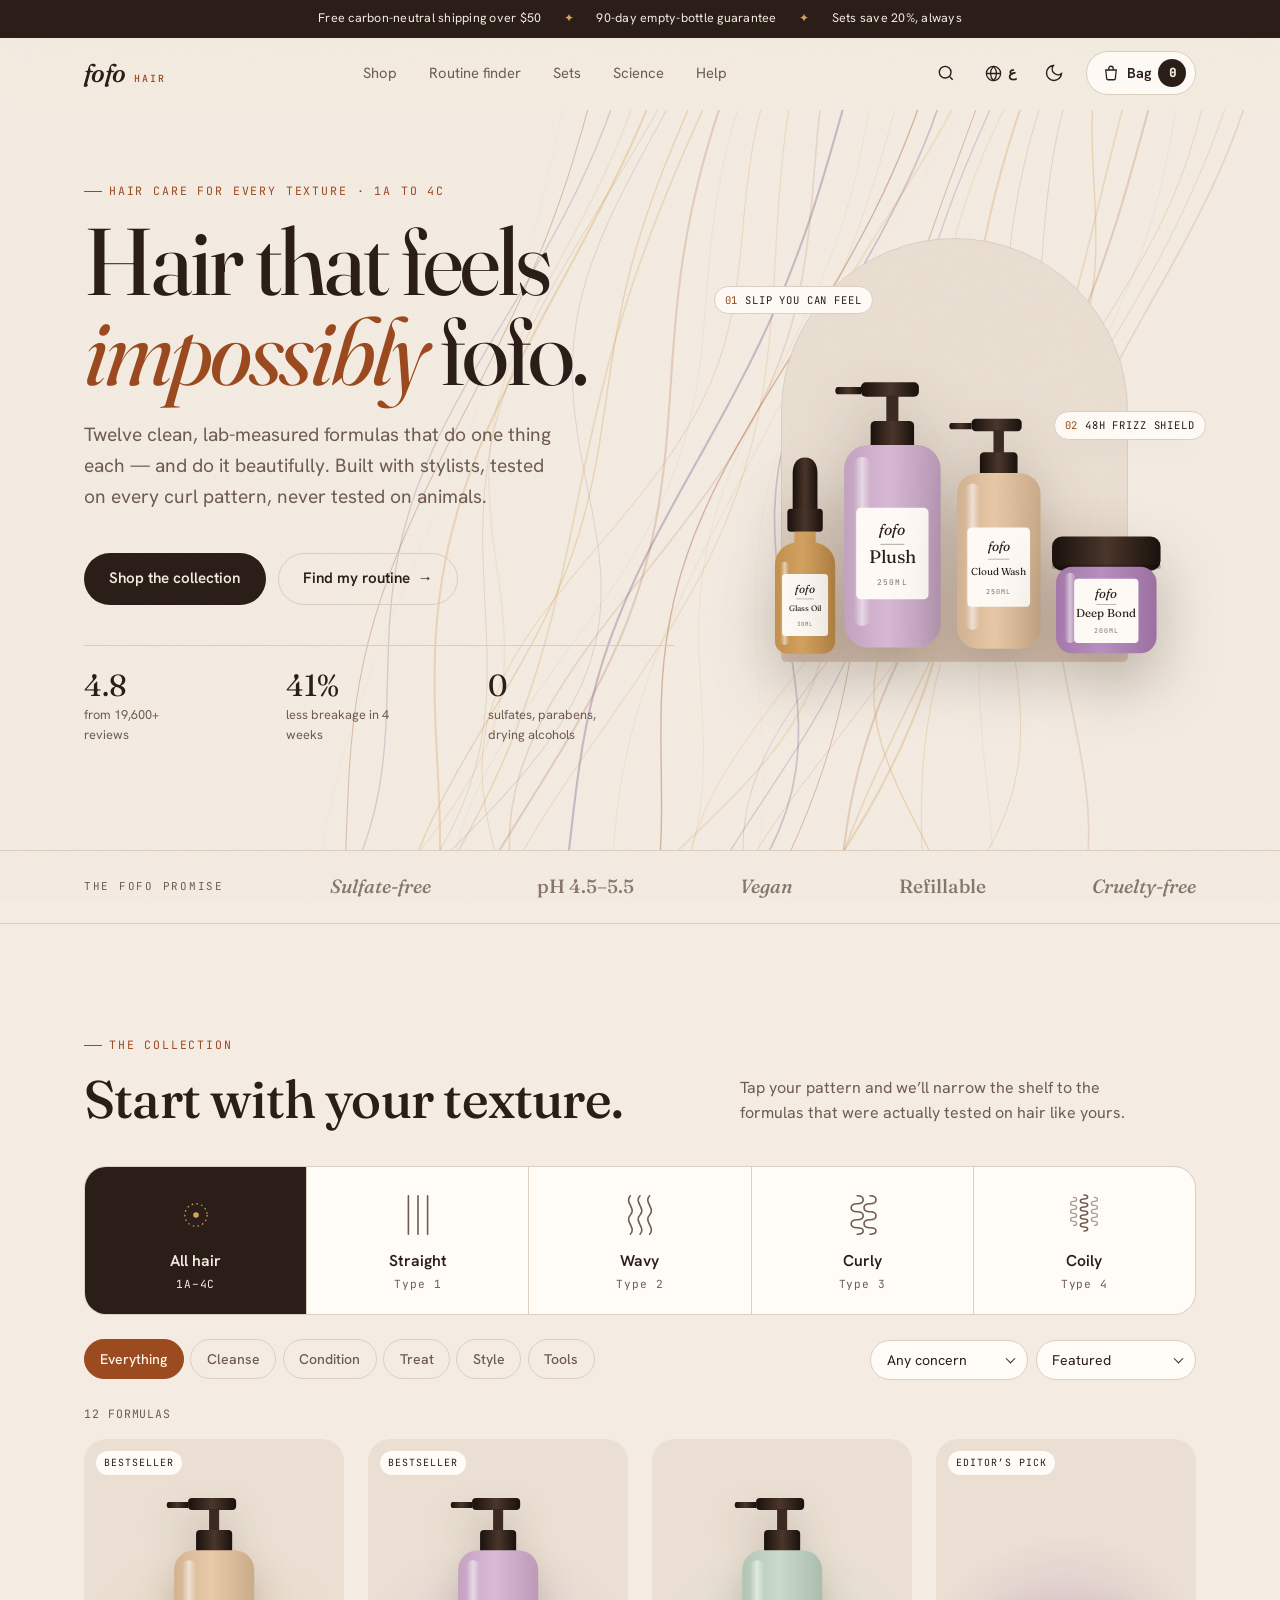
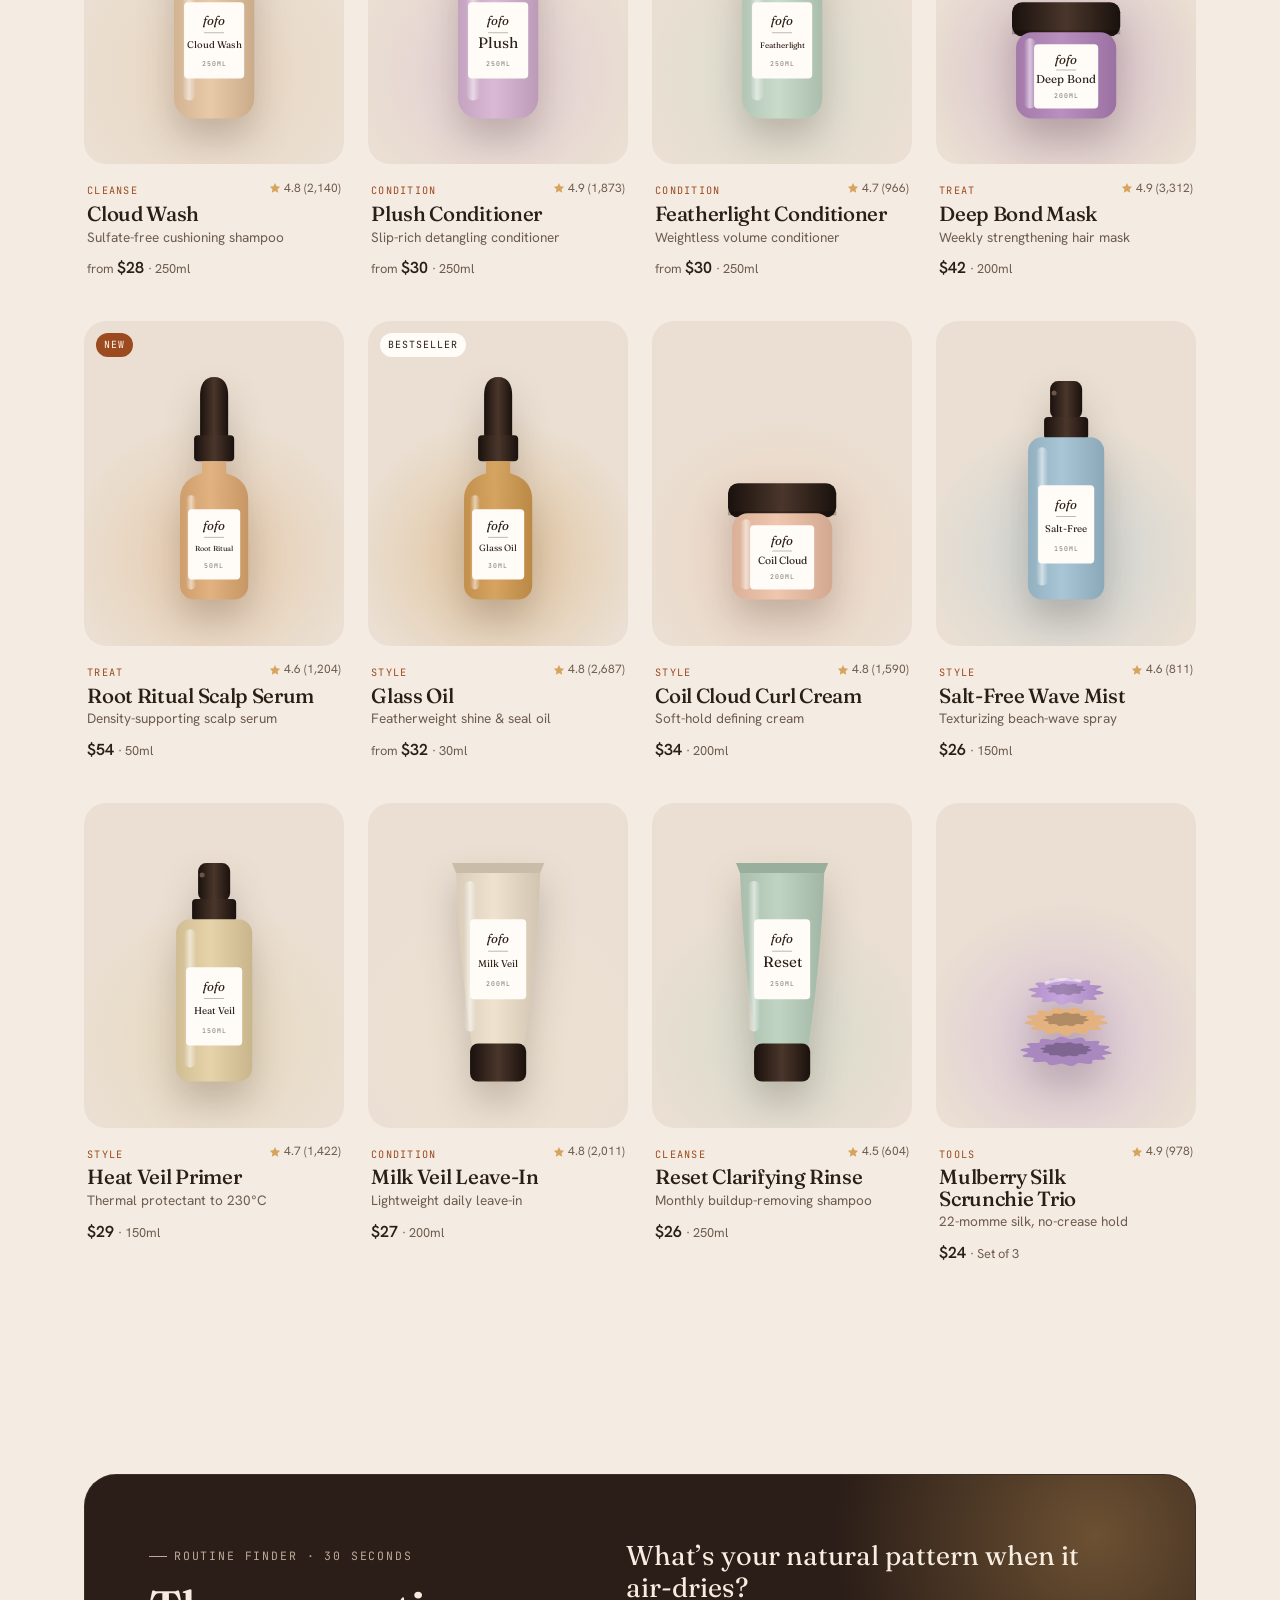
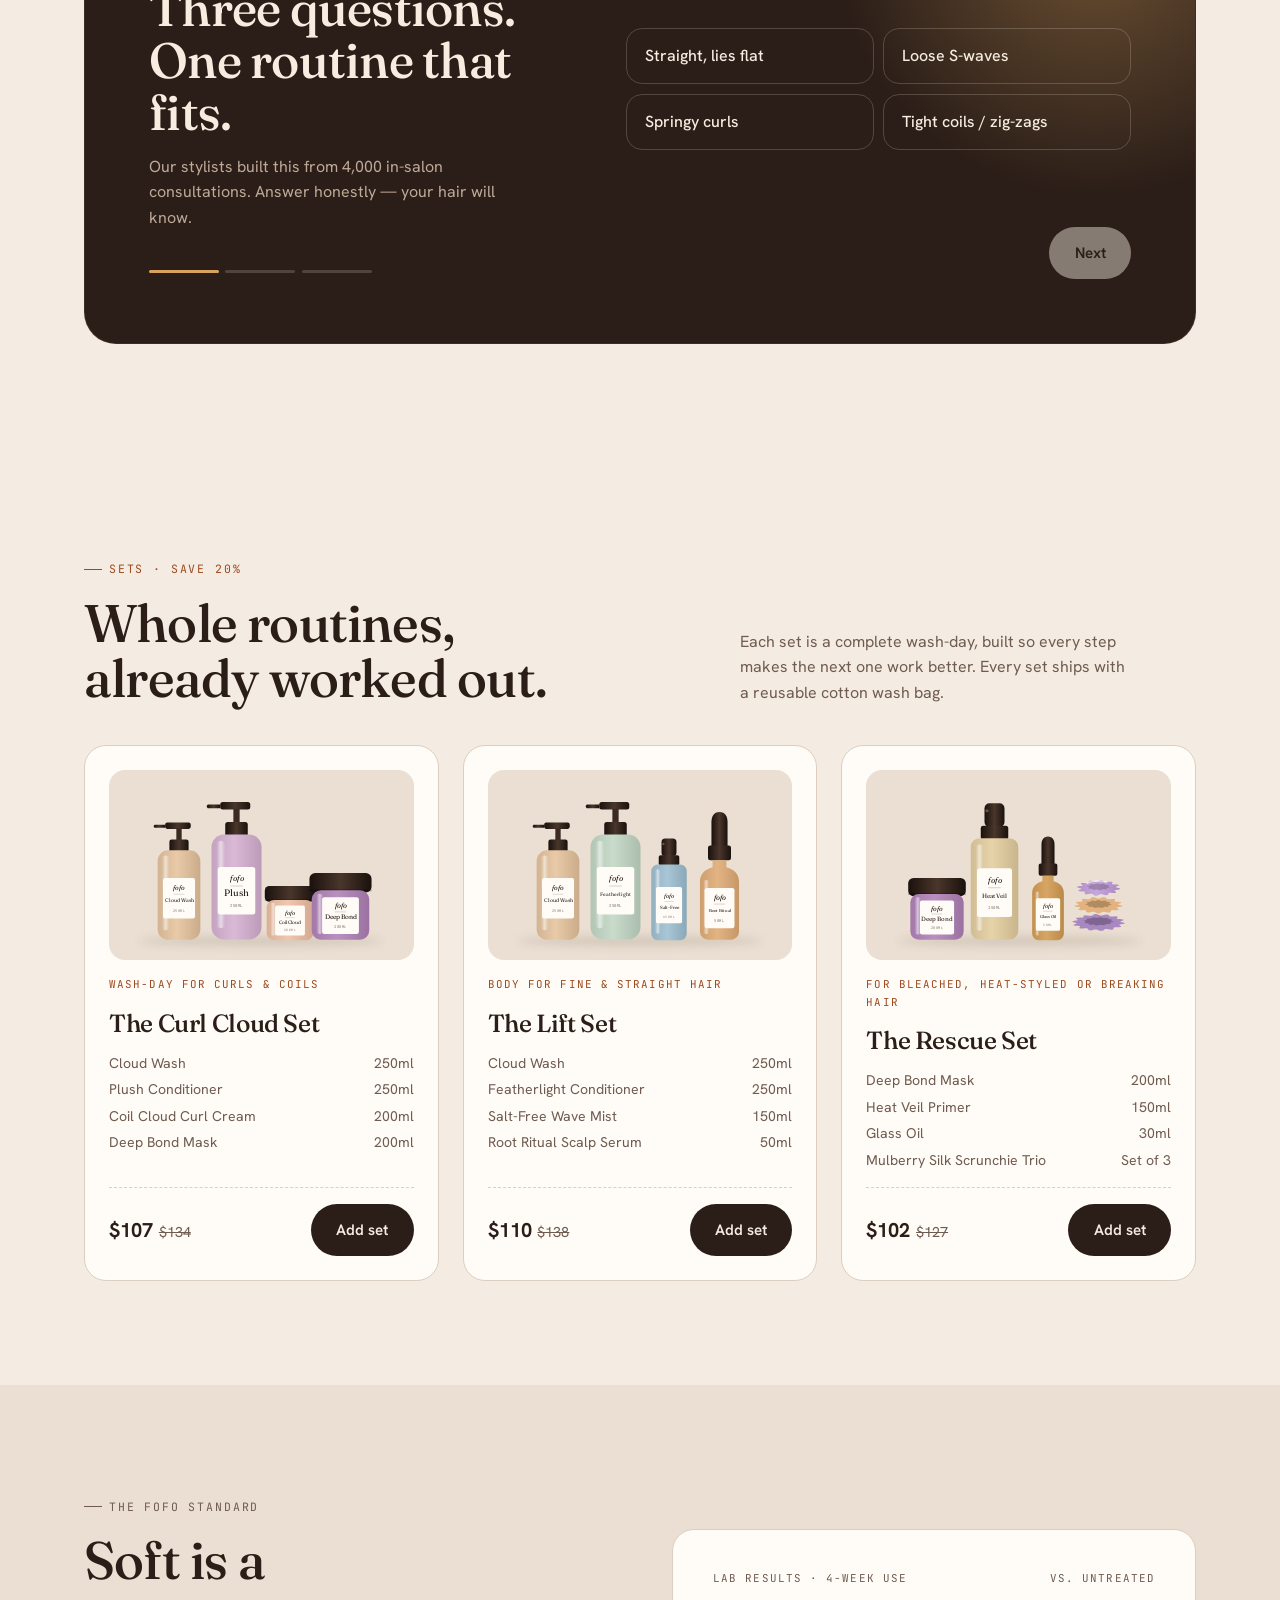
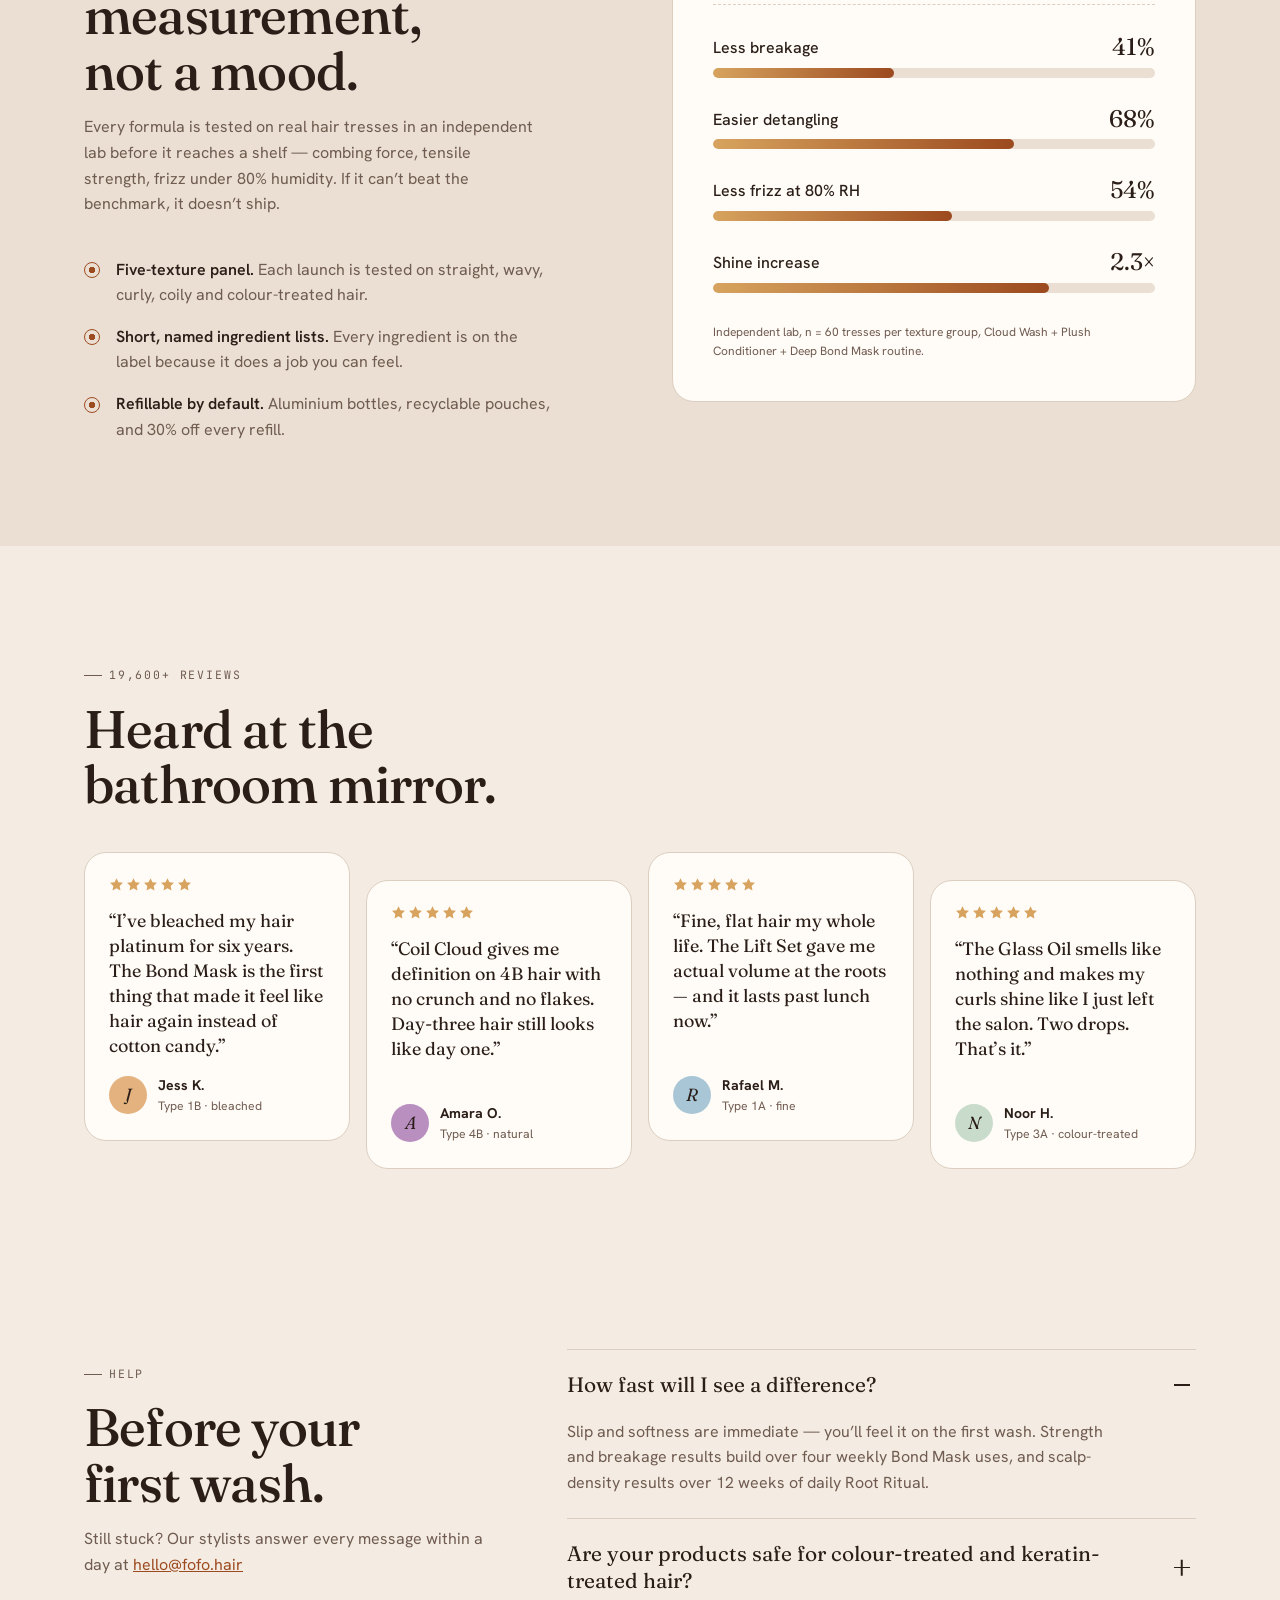
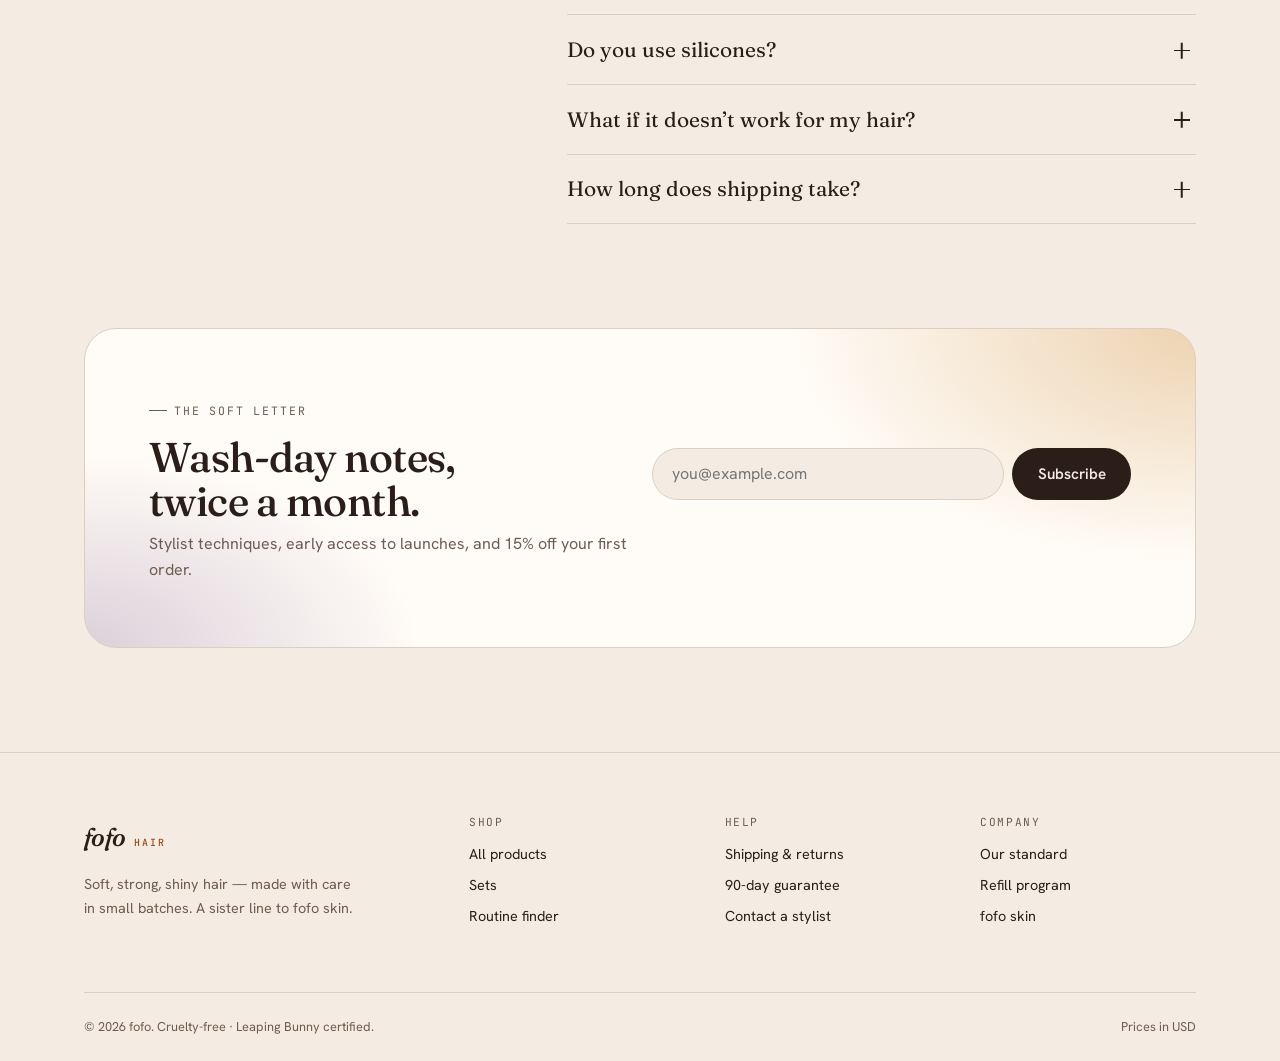
==== commit 7f6aabd6: "Add Arabic language with right-to-left layout to fofo hair A globe button in the header switches bet" ====
--- a/hair/index.html
+++ b/hair/index.html
@@ -1,49 +1,59 @@
 <!doctype html>
-<html lang="en">
+<html lang="en" dir="ltr">
 <head>
 <meta charset="UTF-8">
 <meta name="viewport" content="width=device-width, initial-scale=1">
 <meta name="description" content="fofo hair — clean, lab-proven hair care for every texture from 1A to 4C. Shampoos, conditioners, bond masks, oils and scalp care.">
 <meta name="theme-color" content="#F4ECE2">
-<title>fofo hair — the soft hair shop</title>
+<title data-i18n="doc.title">fofo hair — the soft hair shop</title>
+<script>
+  try { if (localStorage.getItem('fofo-lang') === 'ar') { document.documentElement.lang = 'ar'; document.documentElement.dir = 'rtl'; } } catch (e) {}
+</script>
 <link rel="preload" href="../assets/fonts/fraunces-var.woff2" as="font" type="font/woff2" crossorigin>
 <link rel="preload" href="../assets/fonts/hanken-var.woff2" as="font" type="font/woff2" crossorigin>
+<link rel="preconnect" href="https://fonts.googleapis.com">
+<link rel="preconnect" href="https://fonts.gstatic.com" crossorigin>
+<link rel="stylesheet" href="https://fonts.googleapis.com/css2?family=Amiri:wght@400;700&family=IBM+Plex+Sans+Arabic:wght@400;500;600&display=swap">
 <link rel="stylesheet" href="styles.css">
 </head>
 <body>
 
-<a class="skip-link" href="#main">Skip to content</a>
-
-<div class="announce" role="region" aria-label="Announcement">
+<a class="skip-link" href="#main" data-i18n="skip">Skip to content</a>
+
+<div class="announce" role="region" aria-label="Announcement" data-i18n-attr="aria-label:ann.label">
   <div class="announce-track">
-    <span>Free carbon-neutral shipping over $50</span>
+    <span data-i18n="ann.1">Free carbon-neutral shipping over $50</span>
     <span aria-hidden="true">✦</span>
-    <span>90-day empty-bottle guarantee</span>
+    <span data-i18n="ann.2">90-day empty-bottle guarantee</span>
     <span aria-hidden="true">✦</span>
-    <span>Sets save 20%, always</span>
+    <span data-i18n="ann.3">Sets save 20%, always</span>
   </div>
 </div>
 
 <header class="site-header" id="top">
   <div class="wrap nav">
-    <a href="#top" class="logo" aria-label="fofo hair, home">fofo<span>hair</span></a>
-    <nav class="nav-links" aria-label="Primary">
-      <a href="#shop">Shop</a>
-      <a href="#finder">Routine finder</a>
-      <a href="#sets">Sets</a>
-      <a href="#science">Science</a>
-      <a href="#faq">Help</a>
+    <a href="#top" class="logo" aria-label="fofo hair, home" data-i18n-attr="aria-label:logo.aria">fofo<span data-i18n="logo.sub">hair</span></a>
+    <nav class="nav-links" aria-label="Primary" data-i18n-attr="aria-label:nav.aria">
+      <a href="#shop" data-i18n="nav.shop">Shop</a>
+      <a href="#finder" data-i18n="nav.finder">Routine finder</a>
+      <a href="#sets" data-i18n="nav.sets">Sets</a>
+      <a href="#science" data-i18n="nav.science">Science</a>
+      <a href="#faq" data-i18n="nav.help">Help</a>
     </nav>
     <div class="nav-actions">
-      <button class="icon-btn" id="searchOpen" type="button" aria-label="Search products">
+      <button class="icon-btn" id="searchOpen" type="button" aria-label="Search products" data-i18n-attr="aria-label:search.aria">
         <svg viewBox="0 0 24 24" width="20" height="20" fill="none" stroke="currentColor" stroke-width="1.7" aria-hidden="true"><circle cx="11" cy="11" r="7"/><path d="m20 20-3.5-3.5"/></svg>
       </button>
-      <button class="icon-btn" id="themeToggle" type="button" aria-label="Toggle dark mode">
+      <button class="icon-btn lang-btn" id="langToggle" type="button" aria-label="Switch to Arabic">
+        <svg viewBox="0 0 24 24" width="19" height="19" fill="none" stroke="currentColor" stroke-width="1.6" aria-hidden="true"><circle cx="12" cy="12" r="9"/><path d="M3 12h18M12 3c2.5 2.6 3.8 5.6 3.8 9s-1.3 6.4-3.8 9c-2.5-2.6-3.8-5.6-3.8-9S9.5 5.6 12 3Z"/></svg>
+        <span class="lang-code" id="langCode">ع</span>
+      </button>
+      <button class="icon-btn" id="themeToggle" type="button" aria-label="Toggle dark mode" data-i18n-attr="aria-label:theme.aria">
         <svg viewBox="0 0 24 24" width="20" height="20" fill="none" stroke="currentColor" stroke-width="1.7" aria-hidden="true"><path d="M21 12.79A9 9 0 1 1 11.21 3 7 7 0 0 0 21 12.79Z"/></svg>
       </button>
       <button class="bag-btn" id="cartOpen" type="button" aria-label="Open bag, 0 items">
         <svg viewBox="0 0 24 24" width="18" height="18" fill="none" stroke="currentColor" stroke-width="1.7" aria-hidden="true"><path d="M5 8h14l-1.2 11.2a2 2 0 0 1-2 1.8H8.2a2 2 0 0 1-2-1.8L5 8Z"/><path d="M9 8V6a3 3 0 0 1 6 0v2"/></svg>
-        <span>Bag</span>
+        <span data-i18n="bag">Bag</span>
         <span class="bag-count" id="bagCount">0</span>
       </button>
     </div>
@@ -57,32 +67,32 @@
     <svg class="strands" id="strands" viewBox="0 0 1200 700" preserveAspectRatio="xMidYMid slice" aria-hidden="true"></svg>
     <div class="wrap hero-grid">
       <div class="hero-copy">
-        <p class="eyebrow reveal">Hair care for every texture · 1A to 4C</p>
-        <h1 class="reveal" style="--d:.08s">Hair that feels<br><em>impossibly</em> fofo.</h1>
-        <p class="lede reveal" style="--d:.16s">Twelve clean, lab-measured formulas that do one thing each — and do it beautifully. Built with stylists, tested on every curl pattern, never tested on animals.</p>
+        <p class="eyebrow reveal" data-i18n="hero.eyebrow">Hair care for every texture · 1A to 4C</p>
+        <h1 class="reveal" style="--d:.08s" data-i18n="hero.h1">Hair that feels<br><em>impossibly</em> fofo.</h1>
+        <p class="lede reveal" style="--d:.16s" data-i18n="hero.lede">Twelve clean, lab-measured formulas that do one thing each — and do it beautifully. Built with stylists, tested on every curl pattern, never tested on animals.</p>
         <div class="hero-actions reveal" style="--d:.24s">
-          <a href="#shop" class="btn btn-solid">Shop the collection</a>
-          <a href="#finder" class="btn btn-ghost">Find my routine <span aria-hidden="true">→</span></a>
+          <a href="#shop" class="btn btn-solid" data-i18n="hero.cta1">Shop the collection</a>
+          <a href="#finder" class="btn btn-ghost"><span data-i18n="hero.cta2">Find my routine</span> <span aria-hidden="true" class="flip">→</span></a>
         </div>
         <dl class="hero-meta reveal" style="--d:.32s">
-          <div><dt>4.8</dt><dd>from 19,600+ reviews</dd></div>
-          <div><dt>41%</dt><dd>less breakage in 4 weeks</dd></div>
-          <div><dt>0</dt><dd>sulfates, parabens, drying alcohols</dd></div>
+          <div><dt>4.8</dt><dd data-i18n="hero.m1">from 19,600+ reviews</dd></div>
+          <div><dt>41%</dt><dd data-i18n="hero.m2">less breakage in 4 weeks</dd></div>
+          <div><dt>0</dt><dd data-i18n="hero.m3">sulfates, parabens, drying alcohols</dd></div>
         </dl>
       </div>
       <div class="hero-stage reveal" style="--d:.2s" id="heroStage" aria-hidden="true"></div>
     </div>
   </section>
 
-  <!-- ============ PRESS ============ -->
-  <div class="press" aria-label="As featured in">
+  <!-- ============ PROMISE ============ -->
+  <div class="press" aria-label="The fofo promise" data-i18n-attr="aria-label:press.aria">
     <div class="wrap press-row">
-      <span class="press-label">As seen in</span>
-      <span class="press-name" style="font-style:italic">Allure</span>
-      <span class="press-name" style="letter-spacing:.2em;font-size:.95rem">VOGUE</span>
-      <span class="press-name">Byrdie</span>
-      <span class="press-name" style="font-style:italic">Refinery29</span>
-      <span class="press-name" style="letter-spacing:.12em;font-size:.9rem">ELLE</span>
+      <span class="press-label" data-i18n="press.label">The fofo promise</span>
+      <span class="press-name" style="font-style:italic" data-i18n="press.1">Sulfate-free</span>
+      <span class="press-name" data-i18n="press.2">pH 4.5–5.5</span>
+      <span class="press-name" style="font-style:italic" data-i18n="press.3">Vegan</span>
+      <span class="press-name" data-i18n="press.4">Refillable</span>
+      <span class="press-name" style="font-style:italic" data-i18n="press.5">Cruelty-free</span>
     </div>
   </div>
 
@@ -91,68 +101,68 @@
     <div class="wrap">
       <div class="section-head split">
         <div>
-          <p class="eyebrow">The collection</p>
-          <h2>Start with your texture.</h2>
-        </div>
-        <p>Tap your pattern and we’ll narrow the shelf to the formulas that were actually tested on hair like yours.</p>
-      </div>
-
-      <div class="spectrum" role="radiogroup" aria-label="Filter by hair type" id="typeFilter">
+          <p class="eyebrow" data-i18n="shop.eyebrow">The collection</p>
+          <h2 data-i18n="shop.h2">Start with your texture.</h2>
+        </div>
+        <p data-i18n="shop.p">Tap your pattern and we’ll narrow the shelf to the formulas that were actually tested on hair like yours.</p>
+      </div>
+
+      <div class="spectrum" role="radiogroup" aria-label="Filter by hair type" data-i18n-attr="aria-label:spec.aria" id="typeFilter">
         <button type="button" role="radio" aria-checked="true" data-type="all" class="spec">
           <svg viewBox="0 0 60 60" aria-hidden="true"><circle cx="30" cy="30" r="3.5" fill="currentColor"/><circle cx="30" cy="30" r="14" fill="none" stroke="currentColor" stroke-width="1.5" stroke-dasharray="2 4"/></svg>
-          <span class="spec-name">All hair</span><span class="spec-code">1A–4C</span>
+          <span class="spec-name" data-i18n="spec.all">All hair</span><span class="spec-code">1A–4C</span>
         </button>
         <button type="button" role="radio" aria-checked="false" data-type="straight" class="spec">
           <svg viewBox="0 0 60 60" aria-hidden="true"><path d="M18 6v48M30 6v48M42 6v48" stroke="currentColor" stroke-width="2" fill="none" stroke-linecap="round"/></svg>
-          <span class="spec-name">Straight</span><span class="spec-code">Type 1</span>
+          <span class="spec-name" data-i18n="spec.straight">Straight</span><span class="spec-code" data-i18n="spec.t1">Type 1</span>
         </button>
         <button type="button" role="radio" aria-checked="false" data-type="wavy" class="spec">
           <svg viewBox="0 0 60 60" aria-hidden="true"><path d="M18 6c-8 8 8 16 0 24s8 16 0 24M30 6c-8 8 8 16 0 24s8 16 0 24M42 6c-8 8 8 16 0 24s8 16 0 24" stroke="currentColor" stroke-width="2" fill="none" stroke-linecap="round"/></svg>
-          <span class="spec-name">Wavy</span><span class="spec-code">Type 2</span>
+          <span class="spec-name" data-i18n="spec.wavy">Wavy</span><span class="spec-code" data-i18n="spec.t2">Type 2</span>
         </button>
         <button type="button" role="radio" aria-checked="false" data-type="curly" class="spec">
           <svg viewBox="0 0 60 60" aria-hidden="true"><path d="M24 6c10 0 10 10 0 10s-10 10 0 10 10 10 0 10-10 10 0 10 10 8 0 8M40 6c10 0 10 10 0 10s-10 10 0 10 10 10 0 10-10 10 0 10 10 8 0 8" stroke="currentColor" stroke-width="2" fill="none" stroke-linecap="round"/></svg>
-          <span class="spec-name">Curly</span><span class="spec-code">Type 3</span>
+          <span class="spec-name" data-i18n="spec.curly">Curly</span><span class="spec-code" data-i18n="spec.t3">Type 3</span>
         </button>
         <button type="button" role="radio" aria-checked="false" data-type="coily" class="spec">
           <svg viewBox="0 0 60 60" aria-hidden="true"><path d="M30 5c6 0 6 5 0 5s-6 5 0 5 6 5 0 5-6 5 0 5 6 5 0 5-6 5 0 5 6 5 0 5-6 5 0 5 6 5 0 5" stroke="currentColor" stroke-width="2" fill="none" stroke-linecap="round"/><path d="M17 8c5 0 5 5 0 5s-5 5 0 5 5 5 0 5-5 5 0 5 5 5 0 5-5 5 0 5 5 5 0 5M43 8c5 0 5 5 0 5s-5 5 0 5 5 5 0 5-5 5 0 5 5 5 0 5-5 5 0 5 5 5 0 5" stroke="currentColor" stroke-width="1.6" fill="none" stroke-linecap="round" opacity=".6"/></svg>
-          <span class="spec-name">Coily</span><span class="spec-code">Type 4</span>
+          <span class="spec-name" data-i18n="spec.coily">Coily</span><span class="spec-code" data-i18n="spec.t4">Type 4</span>
         </button>
       </div>
 
       <div class="toolbar">
-        <div class="tabs" role="tablist" aria-label="Filter by category" id="kindFilter">
-          <button type="button" role="tab" aria-selected="true" data-kind="all">Everything</button>
-          <button type="button" role="tab" aria-selected="false" data-kind="Cleanse">Cleanse</button>
-          <button type="button" role="tab" aria-selected="false" data-kind="Condition">Condition</button>
-          <button type="button" role="tab" aria-selected="false" data-kind="Treat">Treat</button>
-          <button type="button" role="tab" aria-selected="false" data-kind="Style">Style</button>
-          <button type="button" role="tab" aria-selected="false" data-kind="Tools">Tools</button>
+        <div class="tabs" role="tablist" aria-label="Filter by category" data-i18n-attr="aria-label:tabs.aria" id="kindFilter">
+          <button type="button" role="tab" aria-selected="true" data-kind="all" data-i18n="tab.all">Everything</button>
+          <button type="button" role="tab" aria-selected="false" data-kind="Cleanse" data-i18n="tab.Cleanse">Cleanse</button>
+          <button type="button" role="tab" aria-selected="false" data-kind="Condition" data-i18n="tab.Condition">Condition</button>
+          <button type="button" role="tab" aria-selected="false" data-kind="Treat" data-i18n="tab.Treat">Treat</button>
+          <button type="button" role="tab" aria-selected="false" data-kind="Style" data-i18n="tab.Style">Style</button>
+          <button type="button" role="tab" aria-selected="false" data-kind="Tools" data-i18n="tab.Tools">Tools</button>
         </div>
         <div class="toolbar-right">
           <label class="select">
-            <span class="visually-hidden">Filter by concern</span>
+            <span class="visually-hidden" data-i18n="concern.label">Filter by concern</span>
             <select id="concernFilter">
-              <option value="all">Any concern</option>
-              <option value="dryness">Dryness</option>
-              <option value="frizz">Frizz</option>
-              <option value="breakage">Breakage</option>
-              <option value="volume">Flat / no volume</option>
-              <option value="scalp">Scalp care</option>
-              <option value="thinning">Thinning</option>
-              <option value="shine">Dullness</option>
-              <option value="definition">Definition</option>
-              <option value="color">Colour-treated</option>
-              <option value="oil">Oily roots</option>
+              <option value="all" data-i18n="c.all">Any concern</option>
+              <option value="dryness" data-i18n="c.dryness">Dryness</option>
+              <option value="frizz" data-i18n="c.frizz">Frizz</option>
+              <option value="breakage" data-i18n="c.breakage">Breakage</option>
+              <option value="volume" data-i18n="c.volume">Flat / no volume</option>
+              <option value="scalp" data-i18n="c.scalp">Scalp care</option>
+              <option value="thinning" data-i18n="c.thinning">Thinning</option>
+              <option value="shine" data-i18n="c.shine">Dullness</option>
+              <option value="definition" data-i18n="c.definition">Definition</option>
+              <option value="color" data-i18n="c.color">Colour-treated</option>
+              <option value="oil" data-i18n="c.oil">Oily roots</option>
             </select>
           </label>
           <label class="select">
-            <span class="visually-hidden">Sort products</span>
+            <span class="visually-hidden" data-i18n="sort.label">Sort products</span>
             <select id="sortBy">
-              <option value="featured">Featured</option>
-              <option value="rating">Top rated</option>
-              <option value="price-asc">Price: low to high</option>
-              <option value="price-desc">Price: high to low</option>
+              <option value="featured" data-i18n="sort.featured">Featured</option>
+              <option value="rating" data-i18n="sort.rating">Top rated</option>
+              <option value="price-asc" data-i18n="sort.asc">Price: low to high</option>
+              <option value="price-desc" data-i18n="sort.desc">Price: high to low</option>
             </select>
           </label>
         </div>
@@ -161,8 +171,8 @@
       <p class="result-count" id="resultCount" aria-live="polite"></p>
       <div class="grid" id="productGrid"></div>
       <div class="empty" id="emptyState" hidden>
-        <p>Nothing on the shelf matches all of that.</p>
-        <button type="button" class="btn btn-ghost" id="resetFilters">Clear filters</button>
+        <p data-i18n="empty.p">Nothing on the shelf matches all of that.</p>
+        <button type="button" class="btn btn-ghost" id="resetFilters" data-i18n="empty.reset">Clear filters</button>
       </div>
     </div>
   </section>
@@ -172,45 +182,45 @@
     <div class="wrap">
       <div class="finder-card">
         <div class="finder-intro">
-          <p class="eyebrow eyebrow-light">Routine finder · 30 seconds</p>
-          <h2>Three questions.<br>One routine that fits.</h2>
-          <p>Our stylists built this from 4,000 in-salon consultations. Answer honestly — your hair will know.</p>
-          <ol class="finder-progress" id="finderProgress" aria-label="Progress">
+          <p class="eyebrow eyebrow-light" data-i18n="finder.eyebrow">Routine finder · 30 seconds</p>
+          <h2 data-i18n="finder.h2">Three questions.<br>One routine that fits.</h2>
+          <p data-i18n="finder.p">Our stylists built this from 4,000 in-salon consultations. Answer honestly — your hair will know.</p>
+          <ol class="finder-progress" id="finderProgress" aria-label="Progress" data-i18n-attr="aria-label:finder.progress">
             <li class="on"></li><li></li><li></li>
           </ol>
         </div>
         <form class="finder-body" id="finderForm" novalidate>
           <fieldset class="q on" data-step="0">
-            <legend>What’s your natural pattern when it air-dries?</legend>
+            <legend data-i18n="q1">What’s your natural pattern when it air-dries?</legend>
             <div class="opts">
-              <label><input type="radio" name="type" value="straight"><span>Straight, lies flat</span></label>
-              <label><input type="radio" name="type" value="wavy"><span>Loose S-waves</span></label>
-              <label><input type="radio" name="type" value="curly"><span>Springy curls</span></label>
-              <label><input type="radio" name="type" value="coily"><span>Tight coils / zig-zags</span></label>
+              <label><input type="radio" name="type" value="straight"><span data-i18n="q1.a">Straight, lies flat</span></label>
+              <label><input type="radio" name="type" value="wavy"><span data-i18n="q1.b">Loose S-waves</span></label>
+              <label><input type="radio" name="type" value="curly"><span data-i18n="q1.c">Springy curls</span></label>
+              <label><input type="radio" name="type" value="coily"><span data-i18n="q1.d">Tight coils / zig-zags</span></label>
             </div>
           </fieldset>
           <fieldset class="q" data-step="1">
-            <legend>What bothers you most, honestly?</legend>
+            <legend data-i18n="q2">What bothers you most, honestly?</legend>
             <div class="opts">
-              <label><input type="radio" name="concern" value="dryness"><span>It feels dry or rough</span></label>
-              <label><input type="radio" name="concern" value="frizz"><span>Frizz, any humidity</span></label>
-              <label><input type="radio" name="concern" value="breakage"><span>Snapping & split ends</span></label>
-              <label><input type="radio" name="concern" value="volume"><span>Flat, falls limp</span></label>
-              <label><input type="radio" name="concern" value="scalp"><span>Itchy or oily scalp</span></label>
-              <label><input type="radio" name="concern" value="thinning"><span>Shedding / thinning</span></label>
+              <label><input type="radio" name="concern" value="dryness"><span data-i18n="q2.a">It feels dry or rough</span></label>
+              <label><input type="radio" name="concern" value="frizz"><span data-i18n="q2.b">Frizz, any humidity</span></label>
+              <label><input type="radio" name="concern" value="breakage"><span data-i18n="q2.c">Snapping &amp; split ends</span></label>
+              <label><input type="radio" name="concern" value="volume"><span data-i18n="q2.d">Flat, falls limp</span></label>
+              <label><input type="radio" name="concern" value="scalp"><span data-i18n="q2.e">Itchy or oily scalp</span></label>
+              <label><input type="radio" name="concern" value="thinning"><span data-i18n="q2.f">Shedding / thinning</span></label>
             </div>
           </fieldset>
           <fieldset class="q" data-step="2">
-            <legend>How often do you use heat, colour or bleach?</legend>
+            <legend data-i18n="q3">How often do you use heat, colour or bleach?</legend>
             <div class="opts">
-              <label><input type="radio" name="stress" value="low"><span>Rarely — it’s mostly air-dried</span></label>
-              <label><input type="radio" name="stress" value="mid"><span>Heat styling a few times a week</span></label>
-              <label><input type="radio" name="stress" value="high"><span>Colour, bleach or daily heat</span></label>
+              <label><input type="radio" name="stress" value="low"><span data-i18n="q3.a">Rarely — it’s mostly air-dried</span></label>
+              <label><input type="radio" name="stress" value="mid"><span data-i18n="q3.b">Heat styling a few times a week</span></label>
+              <label><input type="radio" name="stress" value="high"><span data-i18n="q3.c">Colour, bleach or daily heat</span></label>
             </div>
           </fieldset>
           <div class="finder-result" id="finderResult" hidden></div>
           <div class="finder-nav">
-            <button type="button" class="btn btn-ghost-light" id="finderBack" hidden>Back</button>
+            <button type="button" class="btn btn-ghost-light" id="finderBack" hidden data-i18n="finder.back">Back</button>
             <button type="button" class="btn btn-light" id="finderNext" disabled>Next</button>
           </div>
         </form>
@@ -223,10 +233,10 @@
     <div class="wrap">
       <div class="section-head split">
         <div>
-          <p class="eyebrow">Sets · save 20%</p>
-          <h2>Whole routines, already worked out.</h2>
-        </div>
-        <p>Each set is a complete wash-day, built so every step makes the next one work better. Every set ships with a reusable cotton wash bag.</p>
+          <p class="eyebrow" data-i18n="sets.eyebrow">Sets · save 20%</p>
+          <h2 data-i18n="sets.h2">Whole routines, already worked out.</h2>
+        </div>
+        <p data-i18n="sets.p">Each set is a complete wash-day, built so every step makes the next one work better. Every set ships with a reusable cotton wash bag.</p>
       </div>
       <div class="sets" id="setsGrid"></div>
     </div>
@@ -236,22 +246,22 @@
   <section id="science" class="science">
     <div class="wrap science-grid">
       <div class="science-copy">
-        <p class="eyebrow">The fofo standard</p>
-        <h2>Soft is a measurement, not a mood.</h2>
-        <p>Every formula is tested on real hair tresses in an independent lab before it reaches a shelf — combing force, tensile strength, frizz under 80% humidity. If it can’t beat the benchmark, it doesn’t ship.</p>
+        <p class="eyebrow" data-i18n="sci.eyebrow">The fofo standard</p>
+        <h2 data-i18n="sci.h2">Soft is a measurement, not a mood.</h2>
+        <p data-i18n="sci.p">Every formula is tested on real hair tresses in an independent lab before it reaches a shelf — combing force, tensile strength, frizz under 80% humidity. If it can’t beat the benchmark, it doesn’t ship.</p>
         <ul class="standard">
-          <li><b>Five-texture panel.</b> Each launch is tested on straight, wavy, curly, coily and colour-treated hair.</li>
-          <li><b>Short, named ingredient lists.</b> Every ingredient is on the label because it does a job you can feel.</li>
-          <li><b>Refillable by default.</b> Aluminium bottles, recyclable pouches, and 30% off every refill.</li>
+          <li data-i18n="sci.li1"><b>Five-texture panel.</b> Each launch is tested on straight, wavy, curly, coily and colour-treated hair.</li>
+          <li data-i18n="sci.li2"><b>Short, named ingredient lists.</b> Every ingredient is on the label because it does a job you can feel.</li>
+          <li data-i18n="sci.li3"><b>Refillable by default.</b> Aluminium bottles, recyclable pouches, and 30% off every refill.</li>
         </ul>
       </div>
       <div class="bench" id="bench">
-        <div class="bench-head"><span>Lab results · 4-week use</span><span>vs. untreated</span></div>
-        <div class="bench-row" style="--v:41"><span class="bench-label">Less breakage</span><span class="bench-bar"><i></i></span><span class="bench-num">41%</span></div>
-        <div class="bench-row" style="--v:68"><span class="bench-label">Easier detangling</span><span class="bench-bar"><i></i></span><span class="bench-num">68%</span></div>
-        <div class="bench-row" style="--v:54"><span class="bench-label">Less frizz at 80% RH</span><span class="bench-bar"><i></i></span><span class="bench-num">54%</span></div>
-        <div class="bench-row" style="--v:2.3"><span class="bench-label">Shine increase</span><span class="bench-bar" style="--w:76%"><i></i></span><span class="bench-num">2.3×</span></div>
-        <p class="bench-note">Independent lab, n = 60 tresses per texture group, Cloud Wash + Plush Conditioner + Deep Bond Mask routine.</p>
+        <div class="bench-head"><span data-i18n="bench.head">Lab results · 4-week use</span><span data-i18n="bench.vs">vs. untreated</span></div>
+        <div class="bench-row" style="--v:41"><span class="bench-label" data-i18n="bench.1">Less breakage</span><span class="bench-bar"><i></i></span><span class="bench-num">41%</span></div>
+        <div class="bench-row" style="--v:68"><span class="bench-label" data-i18n="bench.2">Easier detangling</span><span class="bench-bar"><i></i></span><span class="bench-num">68%</span></div>
+        <div class="bench-row" style="--v:54"><span class="bench-label" data-i18n="bench.3">Less frizz at 80% RH</span><span class="bench-bar"><i></i></span><span class="bench-num">54%</span></div>
+        <div class="bench-row" style="--v:2.3"><span class="bench-label" data-i18n="bench.4">Shine increase</span><span class="bench-bar" style="--w:76%"><i></i></span><span class="bench-num">2.3×</span></div>
+        <p class="bench-note" data-i18n="bench.note">Independent lab, n = 60 tresses per texture group, Cloud Wash + Plush Conditioner + Deep Bond Mask routine.</p>
       </div>
     </div>
   </section>
@@ -260,29 +270,29 @@
   <section id="reviews" class="reviews">
     <div class="wrap">
       <div class="section-head">
-        <p class="eyebrow">19,600+ reviews</p>
-        <h2>Heard at the bathroom mirror.</h2>
+        <p class="eyebrow" data-i18n="rev.eyebrow">19,600+ reviews</p>
+        <h2 data-i18n="rev.h2">Heard at the bathroom mirror.</h2>
       </div>
       <div class="quote-grid">
         <figure class="quote">
-          <div class="stars" aria-label="5 out of 5 stars"></div>
-          <blockquote>“I’ve bleached my hair platinum for six years. The Bond Mask is the first thing that made it feel like hair again instead of cotton candy.”</blockquote>
-          <figcaption><span class="av" style="--c:#E3B27F">J</span><span><b>Jess K.</b><small>Type 1B · bleached</small></span></figcaption>
+          <div class="stars" aria-label="5 out of 5 stars" data-i18n-attr="aria-label:rev.stars"></div>
+          <blockquote data-i18n="rev.1">“I’ve bleached my hair platinum for six years. The Bond Mask is the first thing that made it feel like hair again instead of cotton candy.”</blockquote>
+          <figcaption><span class="av" style="--c:#E3B27F">J</span><span><b>Jess K.</b><small data-i18n="rev.1.who">Type 1B · bleached</small></span></figcaption>
         </figure>
         <figure class="quote">
-          <div class="stars" aria-label="5 out of 5 stars"></div>
-          <blockquote>“Coil Cloud gives me definition on 4B hair with no crunch and no flakes. Day-three hair still looks like day one.”</blockquote>
-          <figcaption><span class="av" style="--c:#B98FC0">A</span><span><b>Amara O.</b><small>Type 4B · natural</small></span></figcaption>
+          <div class="stars" aria-label="5 out of 5 stars" data-i18n-attr="aria-label:rev.stars"></div>
+          <blockquote data-i18n="rev.2">“Coil Cloud gives me definition on 4B hair with no crunch and no flakes. Day-three hair still looks like day one.”</blockquote>
+          <figcaption><span class="av" style="--c:#B98FC0">A</span><span><b>Amara O.</b><small data-i18n="rev.2.who">Type 4B · natural</small></span></figcaption>
         </figure>
         <figure class="quote">
-          <div class="stars" aria-label="5 out of 5 stars"></div>
-          <blockquote>“Fine, flat hair my whole life. The Lift Set gave me actual volume at the roots — and it lasts past lunch now.”</blockquote>
-          <figcaption><span class="av" style="--c:#A8C6D6">R</span><span><b>Rafael M.</b><small>Type 1A · fine</small></span></figcaption>
+          <div class="stars" aria-label="5 out of 5 stars" data-i18n-attr="aria-label:rev.stars"></div>
+          <blockquote data-i18n="rev.3">“Fine, flat hair my whole life. The Lift Set gave me actual volume at the roots — and it lasts past lunch now.”</blockquote>
+          <figcaption><span class="av" style="--c:#A8C6D6">R</span><span><b>Rafael M.</b><small data-i18n="rev.3.who">Type 1A · fine</small></span></figcaption>
         </figure>
         <figure class="quote">
-          <div class="stars" aria-label="5 out of 5 stars"></div>
-          <blockquote>“The Glass Oil smells like nothing and makes my curls shine like I just left the salon. Two drops. That’s it.”</blockquote>
-          <figcaption><span class="av" style="--c:#C9DCCB">N</span><span><b>Noor H.</b><small>Type 3A · colour-treated</small></span></figcaption>
+          <div class="stars" aria-label="5 out of 5 stars" data-i18n-attr="aria-label:rev.stars"></div>
+          <blockquote data-i18n="rev.4">“The Glass Oil smells like nothing and makes my curls shine like I just left the salon. Two drops. That’s it.”</blockquote>
+          <figcaption><span class="av" style="--c:#C9DCCB">N</span><span><b>Noor H.</b><small data-i18n="rev.4.who">Type 3A · colour-treated</small></span></figcaption>
         </figure>
       </div>
     </div>
@@ -292,30 +302,30 @@
   <section id="faq">
     <div class="wrap faq-grid">
       <div class="section-head">
-        <p class="eyebrow">Help</p>
-        <h2>Before your first wash.</h2>
-        <p>Still stuck? Our stylists answer every message within a day at <a href="mailto:hello@fofo.hair">hello@fofo.hair</a>.</p>
+        <p class="eyebrow" data-i18n="faq.eyebrow">Help</p>
+        <h2 data-i18n="faq.h2">Before your first wash.</h2>
+        <p><span data-i18n="faq.p">Still stuck? Our stylists answer every message within a day at</span> <a href="mailto:hello@fofo.hair">hello@fofo.hair</a></p>
       </div>
       <div class="faq">
         <details open>
-          <summary>How fast will I see a difference?</summary>
-          <p>Slip and softness are immediate — you’ll feel it on the first wash. Strength and breakage results build over four weekly Bond Mask uses, and scalp-density results over 12 weeks of daily Root Ritual.</p>
+          <summary data-i18n="faq.q1">How fast will I see a difference?</summary>
+          <p data-i18n="faq.a1">Slip and softness are immediate — you’ll feel it on the first wash. Strength and breakage results build over four weekly Bond Mask uses, and scalp-density results over 12 weeks of daily Root Ritual.</p>
         </details>
         <details>
-          <summary>Are your products safe for colour-treated and keratin-treated hair?</summary>
-          <p>Yes. Everything is sulfate-free and pH-balanced between 4.5 and 5.5, which helps keep the cuticle closed and colour locked in. Wait 72 hours after a keratin treatment before the first wash.</p>
+          <summary data-i18n="faq.q2">Are your products safe for colour-treated and keratin-treated hair?</summary>
+          <p data-i18n="faq.a2">Yes. Everything is sulfate-free and pH-balanced between 4.5 and 5.5, which helps keep the cuticle closed and colour locked in. Wait 72 hours after a keratin treatment before the first wash.</p>
         </details>
         <details>
-          <summary>Do you use silicones?</summary>
-          <p>Only one — a water-soluble amodimethicone in Heat Veil, where it’s the most effective thermal barrier we tested. It rinses clean with Cloud Wash and never builds up.</p>
+          <summary data-i18n="faq.q3">Do you use silicones?</summary>
+          <p data-i18n="faq.a3">Only one — a water-soluble amodimethicone in Heat Veil, where it’s the most effective thermal barrier we tested. It rinses clean with Cloud Wash and never builds up.</p>
         </details>
         <details>
-          <summary>What if it doesn’t work for my hair?</summary>
-          <p>Use it for up to 90 days. If you don’t love it, send us a note — even if the bottle is empty — and we’ll refund you in full. No return shipping needed.</p>
+          <summary data-i18n="faq.q4">What if it doesn’t work for my hair?</summary>
+          <p data-i18n="faq.a4">Use it for up to 90 days. If you don’t love it, send us a note — even if the bottle is empty — and we’ll refund you in full. No return shipping needed.</p>
         </details>
         <details>
-          <summary>How long does shipping take?</summary>
-          <p>Orders ship within one business day. Standard delivery takes 2–5 days and is free over $50; express is $9 and arrives in 1–2 days.</p>
+          <summary data-i18n="faq.q5">How long does shipping take?</summary>
+          <p data-i18n="faq.a5">Orders ship within one business day. Standard delivery takes 2–5 days and is free over $50; express is $9 and arrives in 1–2 days.</p>
         </details>
       </div>
     </div>
@@ -326,14 +336,14 @@
     <div class="wrap">
       <div class="letter-card">
         <div>
-          <p class="eyebrow">The Soft Letter</p>
-          <h2>Wash-day notes, twice a month.</h2>
-          <p>Stylist techniques, early access to launches, and 15% off your first order.</p>
+          <p class="eyebrow" data-i18n="letter.eyebrow">The Soft Letter</p>
+          <h2 data-i18n="letter.h2">Wash-day notes, twice a month.</h2>
+          <p data-i18n="letter.p">Stylist techniques, early access to launches, and 15% off your first order.</p>
         </div>
         <form class="letter-form" id="letterForm">
-          <label class="visually-hidden" for="letterEmail">Email address</label>
-          <input id="letterEmail" type="email" placeholder="you@example.com" required autocomplete="email">
-          <button class="btn btn-solid" type="submit">Subscribe</button>
+          <label class="visually-hidden" for="letterEmail" data-i18n="letter.label">Email address</label>
+          <input id="letterEmail" type="email" placeholder="you@example.com" required autocomplete="email" dir="ltr">
+          <button class="btn btn-solid" type="submit" data-i18n="letter.btn">Subscribe</button>
           <p class="letter-msg" id="letterMsg" aria-live="polite"></p>
         </form>
       </div>
@@ -346,38 +356,38 @@
   <div class="wrap">
     <div class="foot-grid">
       <div>
-        <a href="#top" class="logo">fofo<span>hair</span></a>
-        <p>Soft, strong, shiny hair — made with care in small batches. A sister line to <a href="../index.html">fofo skin</a>.</p>
-      </div>
-      <nav aria-label="Shop">
-        <h3>Shop</h3>
-        <a href="#shop">All products</a>
-        <a href="#sets">Sets</a>
-        <a href="#finder">Routine finder</a>
+        <a href="#top" class="logo">fofo<span data-i18n="logo.sub">hair</span></a>
+        <p><span data-i18n="foot.p">Soft, strong, shiny hair — made with care in small batches. A sister line to</span> <a href="../index.html" data-i18n="foot.skin">fofo skin</a>.</p>
+      </div>
+      <nav aria-label="Shop" data-i18n-attr="aria-label:foot.shop">
+        <h3 data-i18n="foot.shop">Shop</h3>
+        <a href="#shop" data-i18n="foot.all">All products</a>
+        <a href="#sets" data-i18n="foot.sets">Sets</a>
+        <a href="#finder" data-i18n="foot.finder">Routine finder</a>
       </nav>
-      <nav aria-label="Help">
-        <h3>Help</h3>
-        <a href="#faq">Shipping & returns</a>
-        <a href="#faq">90-day guarantee</a>
-        <a href="mailto:hello@fofo.hair">Contact a stylist</a>
+      <nav aria-label="Help" data-i18n-attr="aria-label:foot.help">
+        <h3 data-i18n="foot.help">Help</h3>
+        <a href="#faq" data-i18n="foot.ship">Shipping &amp; returns</a>
+        <a href="#faq" data-i18n="foot.guarantee">90-day guarantee</a>
+        <a href="mailto:hello@fofo.hair" data-i18n="foot.contact">Contact a stylist</a>
       </nav>
-      <nav aria-label="Company">
-        <h3>Company</h3>
-        <a href="#science">Our standard</a>
-        <a href="#science">Refill program</a>
-        <a href="../index.html">fofo skin</a>
+      <nav aria-label="Company" data-i18n-attr="aria-label:foot.company">
+        <h3 data-i18n="foot.company">Company</h3>
+        <a href="#science" data-i18n="foot.standard">Our standard</a>
+        <a href="#science" data-i18n="foot.refill">Refill program</a>
+        <a href="../index.html" data-i18n="foot.skin">fofo skin</a>
       </nav>
     </div>
     <div class="foot-base">
-      <span>© 2026 fofo. Cruelty-free · Leaping Bunny certified.</span>
-      <span>Prices in USD</span>
+      <span data-i18n="foot.copy">© 2026 fofo. Cruelty-free · Leaping Bunny certified.</span>
+      <span data-i18n="foot.usd">Prices in USD</span>
     </div>
   </div>
 </footer>
 
 <!-- ============ PRODUCT DIALOG ============ -->
 <dialog class="pdp" id="pdp" aria-labelledby="pdpTitle">
-  <button class="dialog-close" type="button" data-close aria-label="Close">
+  <button class="dialog-close" type="button" data-close aria-label="Close" data-i18n-attr="aria-label:dlg.close">
     <svg viewBox="0 0 24 24" width="20" height="20" fill="none" stroke="currentColor" stroke-width="1.8" aria-hidden="true"><path d="M6 6l12 12M18 6 6 18"/></svg>
   </button>
   <div class="pdp-grid" id="pdpBody"></div>
@@ -387,8 +397,8 @@
 <dialog class="drawer" id="cart" aria-labelledby="cartTitle">
   <div class="drawer-inner">
     <div class="drawer-head">
-      <h2 id="cartTitle">Your bag</h2>
-      <button class="dialog-close static" type="button" data-close aria-label="Close bag">
+      <h2 id="cartTitle" data-i18n="cart.title">Your bag</h2>
+      <button class="dialog-close static" type="button" data-close aria-label="Close bag" data-i18n-attr="aria-label:cart.close">
         <svg viewBox="0 0 24 24" width="20" height="20" fill="none" stroke="currentColor" stroke-width="1.8" aria-hidden="true"><path d="M6 6l12 12M18 6 6 18"/></svg>
       </button>
     </div>
@@ -398,27 +408,27 @@
     </div>
     <ul class="cart-lines" id="cartLines"></ul>
     <div class="cart-empty" id="cartEmpty">
-      <p>Your bag is feeling a little flat.</p>
-      <a href="#shop" class="btn btn-solid" data-close>Browse the shelf</a>
+      <p data-i18n="cart.empty">Your bag is feeling a little flat.</p>
+      <a href="#shop" class="btn btn-solid" data-close data-i18n="cart.browse">Browse the shelf</a>
     </div>
     <div class="upsell" id="upsell"></div>
     <div class="drawer-foot" id="cartFoot">
-      <div class="sum-row"><span>Subtotal</span><span id="cartSubtotal">$0</span></div>
-      <div class="sum-row soft"><span>Set savings</span><span id="cartSavings">−$0</span></div>
-      <div class="sum-row soft"><span>Shipping</span><span id="cartShipping">Calculated next</span></div>
-      <button class="btn btn-solid wide" type="button" id="checkoutBtn">Checkout · <span id="cartTotal">$0</span></button>
-      <p class="fine">Taxes calculated at checkout · 90-day guarantee</p>
+      <div class="sum-row"><span data-i18n="cart.subtotal">Subtotal</span><span id="cartSubtotal">$0</span></div>
+      <div class="sum-row soft"><span data-i18n="cart.savings">Set savings</span><span id="cartSavings">−$0</span></div>
+      <div class="sum-row soft"><span data-i18n="cart.shipping">Shipping</span><span id="cartShipping">Calculated next</span></div>
+      <button class="btn btn-solid wide" type="button" id="checkoutBtn"><span data-i18n="cart.checkout">Checkout</span> · <span id="cartTotal" class="num">$0</span></button>
+      <p class="fine" data-i18n="cart.fine">Taxes calculated at checkout · 90-day guarantee</p>
     </div>
   </div>
 </dialog>
 
 <!-- ============ SEARCH ============ -->
-<dialog class="search" id="search" aria-label="Search products">
+<dialog class="search" id="search" aria-label="Search products" data-i18n-attr="aria-label:search.dlg">
   <div class="search-inner">
     <div class="search-bar">
       <svg viewBox="0 0 24 24" width="22" height="22" fill="none" stroke="currentColor" stroke-width="1.7" aria-hidden="true"><circle cx="11" cy="11" r="7"/><path d="m20 20-3.5-3.5"/></svg>
-      <input type="search" id="searchInput" placeholder="Search oils, masks, frizz, curls…" autocomplete="off" aria-label="Search">
-      <button class="dialog-close static" type="button" data-close aria-label="Close search">
+      <input type="search" id="searchInput" placeholder="Search oils, masks, frizz, curls…" autocomplete="off" aria-label="Search" data-i18n-attr="placeholder:search.ph;aria-label:search.input">
+      <button class="dialog-close static" type="button" data-close aria-label="Close search" data-i18n-attr="aria-label:search.close">
         <svg viewBox="0 0 24 24" width="20" height="20" fill="none" stroke="currentColor" stroke-width="1.8" aria-hidden="true"><path d="M6 6l12 12M18 6 6 18"/></svg>
       </button>
     </div>
@@ -429,6 +439,7 @@
 <div class="toast" id="toast" role="status" aria-live="polite"></div>
 
 <script src="products.js"></script>
+<script src="i18n.js"></script>
 <script src="app.js"></script>
 </body>
 </html>
--- a/hair/styles.css
+++ b/hair/styles.css
@@ -26,6 +26,9 @@
   --font-display:'Fraunces Var', Georgia, 'Times New Roman', serif;
   --font-body:'Hanken Var', -apple-system, 'Segoe UI', sans-serif;
   --font-mono:'JetBrains Var', ui-monospace, Menlo, monospace;
+  --font-logo:'Fraunces Var', Georgia, serif;
+  --dir:1;
+  --start:left;
 
   --s1:.5rem; --s2:1rem; --s3:1.5rem; --s4:2.5rem; --s5:4rem; --s6:6.5rem;
   --radius:22px;
@@ -70,8 +73,8 @@
 
 [hidden]{ display:none!important; }
 .visually-hidden{ position:absolute!important; width:1px; height:1px; overflow:hidden; clip:rect(0 0 0 0); white-space:nowrap; }
-.skip-link{ position:absolute; left:-999px; top:8px; z-index:2000; background:var(--ink); color:var(--bg); padding:.6em 1em; border-radius:8px; }
-.skip-link:focus{ left:8px; }
+.skip-link{ position:absolute; inset-inline-start:8px; top:8px; z-index:2000; background:var(--ink); color:var(--bg); padding:.6em 1em; border-radius:8px; transform:translateY(-200%); }
+.skip-link:focus{ transform:none; }
 
 .wrap{ max-width:1240px; margin:0 auto; padding-inline:16px; }
 @media (min-width:640px){ .wrap{ padding-inline:var(--s4); } }
@@ -130,7 +133,7 @@
 .logo span{ font-family:var(--font-mono); font-style:normal; font-size:.62rem; letter-spacing:.2em; text-transform:uppercase; color:var(--accent); }
 .nav-links{ display:none; gap:2rem; font-size:.92rem; }
 .nav-links a{ text-decoration:none; color:var(--ink-soft); position:relative; transition:color .2s ease; }
-.nav-links a::after{ content:""; position:absolute; left:0; right:0; bottom:-4px; height:1px; background:currentColor; transform:scaleX(0); transform-origin:left; transition:transform .3s var(--ease); }
+.nav-links a::after{ content:""; position:absolute; left:0; right:0; bottom:-4px; height:1px; background:currentColor; transform:scaleX(0); transform-origin:var(--start, left); transition:transform .3s var(--ease); }
 .nav-links a:hover{ color:var(--ink); }
 .nav-links a:hover::after{ transform:scaleX(1); }
 @media (min-width:900px){ .nav-links{ display:flex; } }
@@ -141,7 +144,7 @@
 }
 .icon-btn:hover{ background:var(--sunk); }
 .bag-btn{
-  display:inline-flex; align-items:center; gap:.5em; min-height:44px; padding:0 .6em 0 1.05em; margin-left:.3rem;
+  display:inline-flex; align-items:center; gap:.5em; min-height:44px; padding-block:0; padding-inline:1.05em .6em; margin-inline-start:.3rem;
   border-radius:100px; border:1px solid var(--line); background:var(--surface); cursor:pointer; font-weight:600; font-size:.9rem;
   transition:border-color .2s ease;
 }
@@ -256,12 +259,12 @@
 .toolbar-right{ display:flex; gap:.5rem; flex-wrap:wrap; }
 .select{ position:relative; }
 .select::after{
-  content:""; position:absolute; right:14px; top:50%; width:7px; height:7px; border-right:1.5px solid currentColor; border-bottom:1.5px solid currentColor;
+  content:""; position:absolute; inset-inline-end:14px; top:50%; width:7px; height:7px; border-right:1.5px solid currentColor; border-bottom:1.5px solid currentColor;
   transform:translateY(-70%) rotate(45deg); pointer-events:none;
 }
 .select select{
   appearance:none; -webkit-appearance:none; font:inherit; font-size:.88rem; color:var(--ink);
-  background:var(--surface); border:1px solid var(--line); border-radius:100px; padding:.55em 2.4em .55em 1.1em; min-height:40px; cursor:pointer;
+  background:var(--surface); border:1px solid var(--line); border-radius:100px; padding-block:.55em; padding-inline:1.1em 2.4em; min-height:40px; cursor:pointer;
 }
 .result-count{ margin:var(--s3) 0 var(--s2); font-family:var(--font-mono); font-size:.72rem; letter-spacing:.08em; text-transform:uppercase; color:var(--ink-soft); }
 
@@ -285,7 +288,7 @@
 .card:hover .card-media svg{ transform:translateY(-8px) rotate(-2.5deg) scale(1.03); }
 .card:hover .card-media::before{ transform:scale(1.15); }
 .badge{
-  position:absolute; top:12px; left:12px; z-index:2; background:var(--surface); color:var(--ink);
+  position:absolute; top:12px; inset-inline-start:12px; z-index:2; background:var(--surface); color:var(--ink);
   font-family:var(--font-mono); font-size:.62rem; letter-spacing:.1em; text-transform:uppercase; padding:.4em .8em; border-radius:100px;
 }
 .badge.new{ background:var(--accent); color:var(--accent-ink); }
@@ -296,7 +299,7 @@
 }
 .quick-add:hover{ background:var(--accent); color:var(--accent-ink); }
 @media (max-width:859px){
-  .quick-add{ left:auto; right:8px; bottom:8px; width:44px; padding:0; font-size:0; }
+  .quick-add{ left:auto; right:auto; inset-inline-end:8px; bottom:8px; width:44px; padding:0; font-size:0; }
   .quick-add::before{ content:"+"; font-size:1.4rem; font-weight:400; line-height:1; }
 }
 @media (hover:hover) and (min-width:860px){
@@ -339,7 +342,7 @@
 .finder-body{ position:relative; display:flex; flex-direction:column; min-height:340px; }
 .q{ border:none; margin:0; padding:0; display:none; }
 .q.on{ display:block; animation:qIn .5s var(--ease); }
-@keyframes qIn{ from{ opacity:0; transform:translateX(20px); } }
+@keyframes qIn{ from{ opacity:0; transform:translateX(calc(20px * var(--dir, 1))); } }
 .q legend{ font-family:var(--font-display); font-size:clamp(1.3rem, 2.4vw, 1.7rem); margin-bottom:var(--s3); padding:0; line-height:1.2; }
 .opts{ display:grid; gap:.6rem; }
 @media (min-width:560px){ .opts{ grid-template-columns:1fr 1fr; } }
@@ -392,7 +395,7 @@
 .set-foot{ margin-top:auto; display:flex; justify-content:space-between; align-items:center; gap:1rem; padding-top:var(--s2); border-top:1px dashed var(--line); }
 .set-price{ font-variant-numeric:tabular-nums; }
 .set-price b{ font-size:1.25rem; }
-.set-price s{ color:var(--ink-soft); margin-left:.4em; font-size:.9rem; }
+.set-price s{ color:var(--ink-soft); margin-inline-start:.4em; font-size:.9rem; }
 
 /* ---------- science ---------- */
 .science{ background:var(--sunk); }
@@ -401,9 +404,9 @@
 .science-copy h2{ font-size:clamp(2rem, 4.2vw, 3.3rem); margin-block:var(--s2); }
 .science-copy > p{ color:var(--ink-soft); max-width:50ch; }
 .standard{ list-style:none; padding:0; margin:var(--s4) 0 0; display:grid; gap:var(--s2); }
-.standard li{ padding-left:2rem; position:relative; color:var(--ink-soft); max-width:52ch; }
+.standard li{ padding-inline-start:2rem; position:relative; color:var(--ink-soft); max-width:52ch; }
 .standard li::before{
-  content:""; position:absolute; left:0; top:.35em; width:16px; height:16px; border-radius:50%;
+  content:""; position:absolute; inset-inline-start:0; top:.35em; width:16px; height:16px; border-radius:50%;
   border:1.5px solid var(--accent); background:radial-gradient(circle, var(--accent) 3px, transparent 3.5px);
 }
 .standard b{ color:var(--ink); font-weight:600; }
@@ -443,12 +446,12 @@
 .faq details{ border-bottom:1px solid var(--line); }
 .faq details:first-child{ border-top:1px solid var(--line); }
 .faq summary{
-  list-style:none; cursor:pointer; padding:1.3rem 2.6rem 1.3rem 0; position:relative;
+  list-style:none; cursor:pointer; padding-block:1.3rem; padding-inline:0 2.6rem; position:relative;
   font-family:var(--font-display); font-size:clamp(1.1rem, 1.8vw, 1.3rem); line-height:1.3;
 }
 .faq summary::-webkit-details-marker{ display:none; }
 .faq summary::before, .faq summary::after{
-  content:""; position:absolute; right:6px; top:50%; width:16px; height:1.5px; background:currentColor; transition:transform .35s var(--ease);
+  content:""; position:absolute; inset-inline-end:6px; top:50%; width:16px; height:1.5px; background:currentColor; transition:transform .35s var(--ease);
 }
 .faq summary::after{ transform:rotate(90deg); }
 .faq details[open] summary::after{ transform:rotate(0); }
@@ -494,7 +497,7 @@
 dialog{ border:none; padding:0; color:var(--ink); background:var(--surface); max-width:none; max-height:none; }
 dialog::backdrop{ background:hsl(var(--shadow)/.45); backdrop-filter:blur(4px); -webkit-backdrop-filter:blur(4px); }
 .dialog-close{
-  position:absolute; top:12px; right:12px; z-index:5; width:44px; height:44px; border-radius:50%;
+  position:absolute; top:12px; inset-inline-end:12px; z-index:5; width:44px; height:44px; border-radius:50%;
   border:1px solid var(--line); background:var(--surface); display:grid; place-items:center; cursor:pointer; transition:transform .3s var(--ease);
 }
 .dialog-close:hover{ transform:rotate(90deg); }
@@ -516,7 +519,7 @@
 .pdp-media svg{ position:relative; height:clamp(240px, 42vh, 440px); width:auto; filter:drop-shadow(0 30px 30px hsl(var(--shadow)/.25)); }
 .pdp-info{ padding:var(--s4) 20px var(--s3); display:flex; flex-direction:column; gap:var(--s2); }
 @media (min-width:640px){ .pdp-info{ padding:var(--s4); } }
-.pdp-info h2{ font-size:clamp(1.9rem, 3.4vw, 2.6rem); padding-right:2.5rem; }
+.pdp-info h2{ font-size:clamp(1.9rem, 3.4vw, 2.6rem); padding-inline-end:2.5rem; }
 .pdp-sub{ color:var(--ink-soft); }
 .pdp-rating{ display:flex; align-items:center; gap:.5rem; font-size:.85rem; color:var(--ink-soft); }
 .pdp-desc{ font-size:1rem; }
@@ -545,16 +548,16 @@
 .pdp details summary::after{ content:"+"; font-weight:400; font-size:1.2rem; line-height:1; }
 .pdp details[open] summary::after{ content:"–"; }
 .pdp details p, .pdp details ul{ color:var(--ink-soft); padding-bottom:1rem; margin:0; font-size:.92rem; }
-.pdp details ul{ padding-left:1.1rem; }
+.pdp details ul{ padding-inline-start:1.1rem; }
 .chips{ display:flex; flex-wrap:wrap; gap:.35rem; }
 .chips span{ font-size:.72rem; padding:.3em .8em; border-radius:100px; background:var(--sunk); color:var(--ink-soft); text-transform:capitalize; }
 
 /* cart drawer */
 .drawer{
-  margin:0 0 0 auto; height:100dvh; width:min(440px, 100vw); border-left:1px solid var(--line);
+  margin:0; margin-inline-start:auto; height:100dvh; width:min(440px, 100vw); border-inline-start:1px solid var(--line);
 }
 .drawer[open]{ animation:slideIn .45s var(--ease); }
-@keyframes slideIn{ from{ transform:translateX(100%); } }
+@keyframes slideIn{ from{ transform:translateX(calc(100% * var(--dir, 1))); } }
 .drawer-inner{ display:flex; flex-direction:column; height:100%; }
 .drawer-head{ display:flex; align-items:center; justify-content:space-between; padding:1rem 20px; border-bottom:1px solid var(--line); }
 .drawer-head h2{ font-size:1.5rem; }
@@ -573,7 +576,7 @@
 .line small{ color:var(--ink-soft); display:block; font-size:.78rem; }
 .line .stepper{ margin-top:.55rem; }
 .line .stepper button{ width:34px; height:34px; }
-.line-right{ text-align:right; display:flex; flex-direction:column; align-items:flex-end; gap:.4rem; font-variant-numeric:tabular-nums; font-weight:600; font-size:.95rem; }
+.line-right{ text-align:end; display:flex; flex-direction:column; align-items:flex-end; gap:.4rem; font-variant-numeric:tabular-nums; font-weight:600; font-size:.95rem; }
 .line-right s{ font-weight:400; color:var(--ink-soft); font-size:.78rem; }
 .remove{ border:none; background:none; color:var(--ink-soft); font-size:.78rem; text-decoration:underline; cursor:pointer; padding:.4em 0; }
 .remove:hover{ color:var(--accent); }
@@ -605,7 +608,7 @@
 .search-bar input:focus{ outline:none; }
 .search-results{ list-style:none; margin:0; padding:.5rem; max-height:60vh; overflow:auto; }
 .search-results li button{
-  width:100%; display:grid; grid-template-columns:48px 1fr auto; gap:.9rem; align-items:center; text-align:left;
+  width:100%; display:grid; grid-template-columns:48px 1fr auto; gap:.9rem; align-items:center; text-align:start;
   background:none; border:none; padding:.55rem; border-radius:14px; cursor:pointer;
 }
 .search-results li button:hover, .search-results li button:focus-visible{ background:var(--sunk); }
@@ -622,3 +625,29 @@
   box-shadow:0 20px 40px -16px hsl(var(--shadow)/.5); transition:all .4s var(--ease); max-width:calc(100vw - 32px); text-align:center;
 }
 .toast.show{ opacity:1; transform:translate(-50%, 0); }
+
+/* ==========================================================
+   Arabic / right-to-left
+   ========================================================== */
+.lang-btn{ width:auto; padding-inline:.7rem; gap:.35rem; display:inline-flex; align-items:center; border-radius:100px; font-weight:600; font-size:.85rem; }
+.lang-btn .lang-code{ font-family:var(--font-body); }
+.logo{ font-family:var(--font-logo); }
+html[dir="rtl"]{ --dir:-1; --start:right; }
+html[lang="ar"]{
+  --font-display:'Amiri', 'Fraunces Var', Georgia, serif;
+  --font-body:'IBM Plex Sans Arabic', 'Hanken Var', 'Segoe UI', Tahoma, sans-serif;
+  --font-mono:'IBM Plex Sans Arabic', 'JetBrains Var', Tahoma, monospace;
+}
+html[lang="ar"] body{ line-height:1.8; }
+html[lang="ar"] *:not(.logo):not(.logo *){ letter-spacing:0 !important; }
+html[lang="ar"] h1, html[lang="ar"] h2, html[lang="ar"] h3{ line-height:1.35; font-weight:700; }
+html[lang="ar"] .hero h1{ font-size:clamp(2.6rem, 6.6vw, 5.2rem); line-height:1.45; font-weight:400; margin-block:var(--s3); }
+html[lang="ar"] em, html[lang="ar"] .press-name, html[lang="ar"] .av, html[lang="ar"] .meaning-word{ font-style:normal; }
+html[lang="ar"] .eyebrow, html[lang="ar"] .card-kind, html[lang="ar"] .set-note, html[lang="ar"] .badge,
+html[lang="ar"] .result-count, html[lang="ar"] .bench-head, html[lang="ar"] .press-label, html[lang="ar"] .spec-code,
+html[lang="ar"] .hero-stage .tag, html[lang="ar"] .upsell p, html[lang="ar"] .foot-grid h3{ font-size:.8rem; }
+html[lang="ar"] .quote blockquote{ font-size:1.2rem; line-height:1.7; }
+html[lang="ar"] .faq summary{ line-height:1.6; }
+html[lang="ar"] .card h3{ font-size:clamp(1.1rem, 1.7vw, 1.35rem); }
+html[dir="rtl"] .flip{ display:inline-block; transform:scaleX(-1); }
+.num{ unicode-bidi:isolate; direction:ltr; }
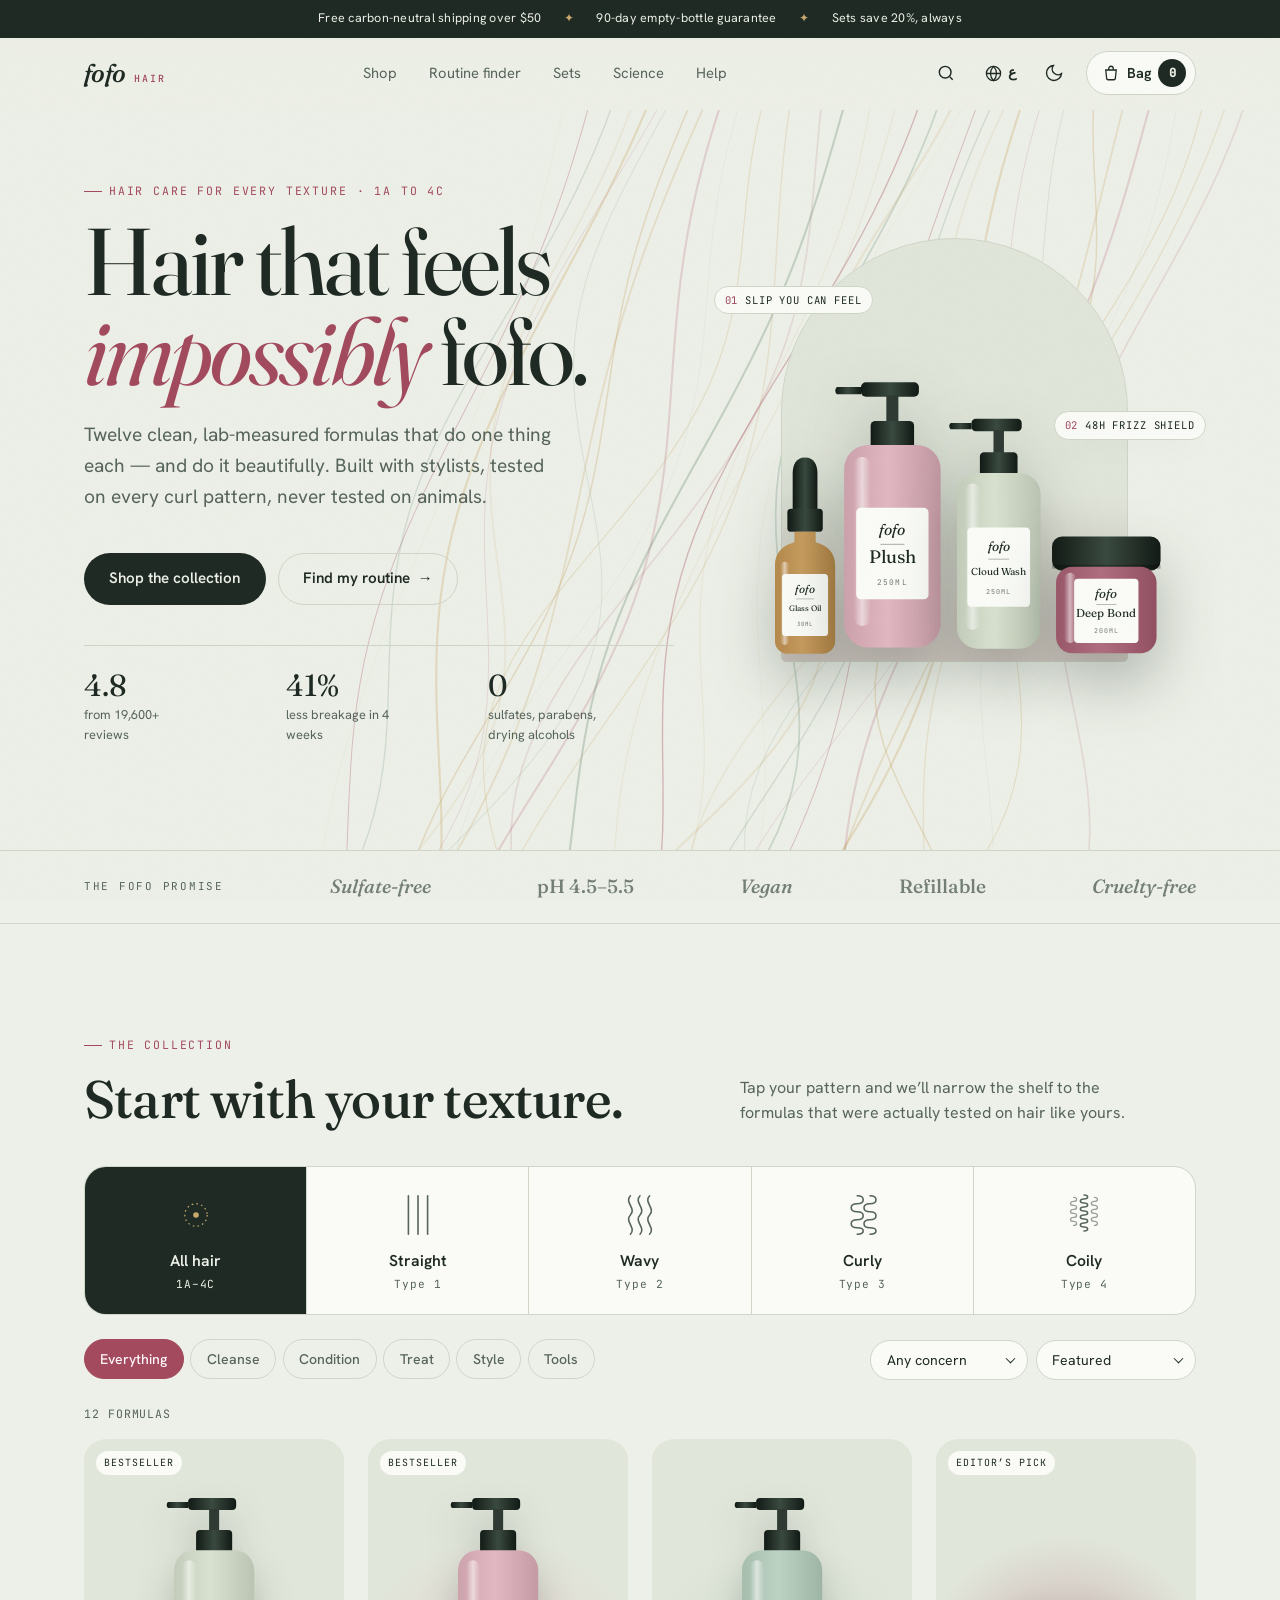
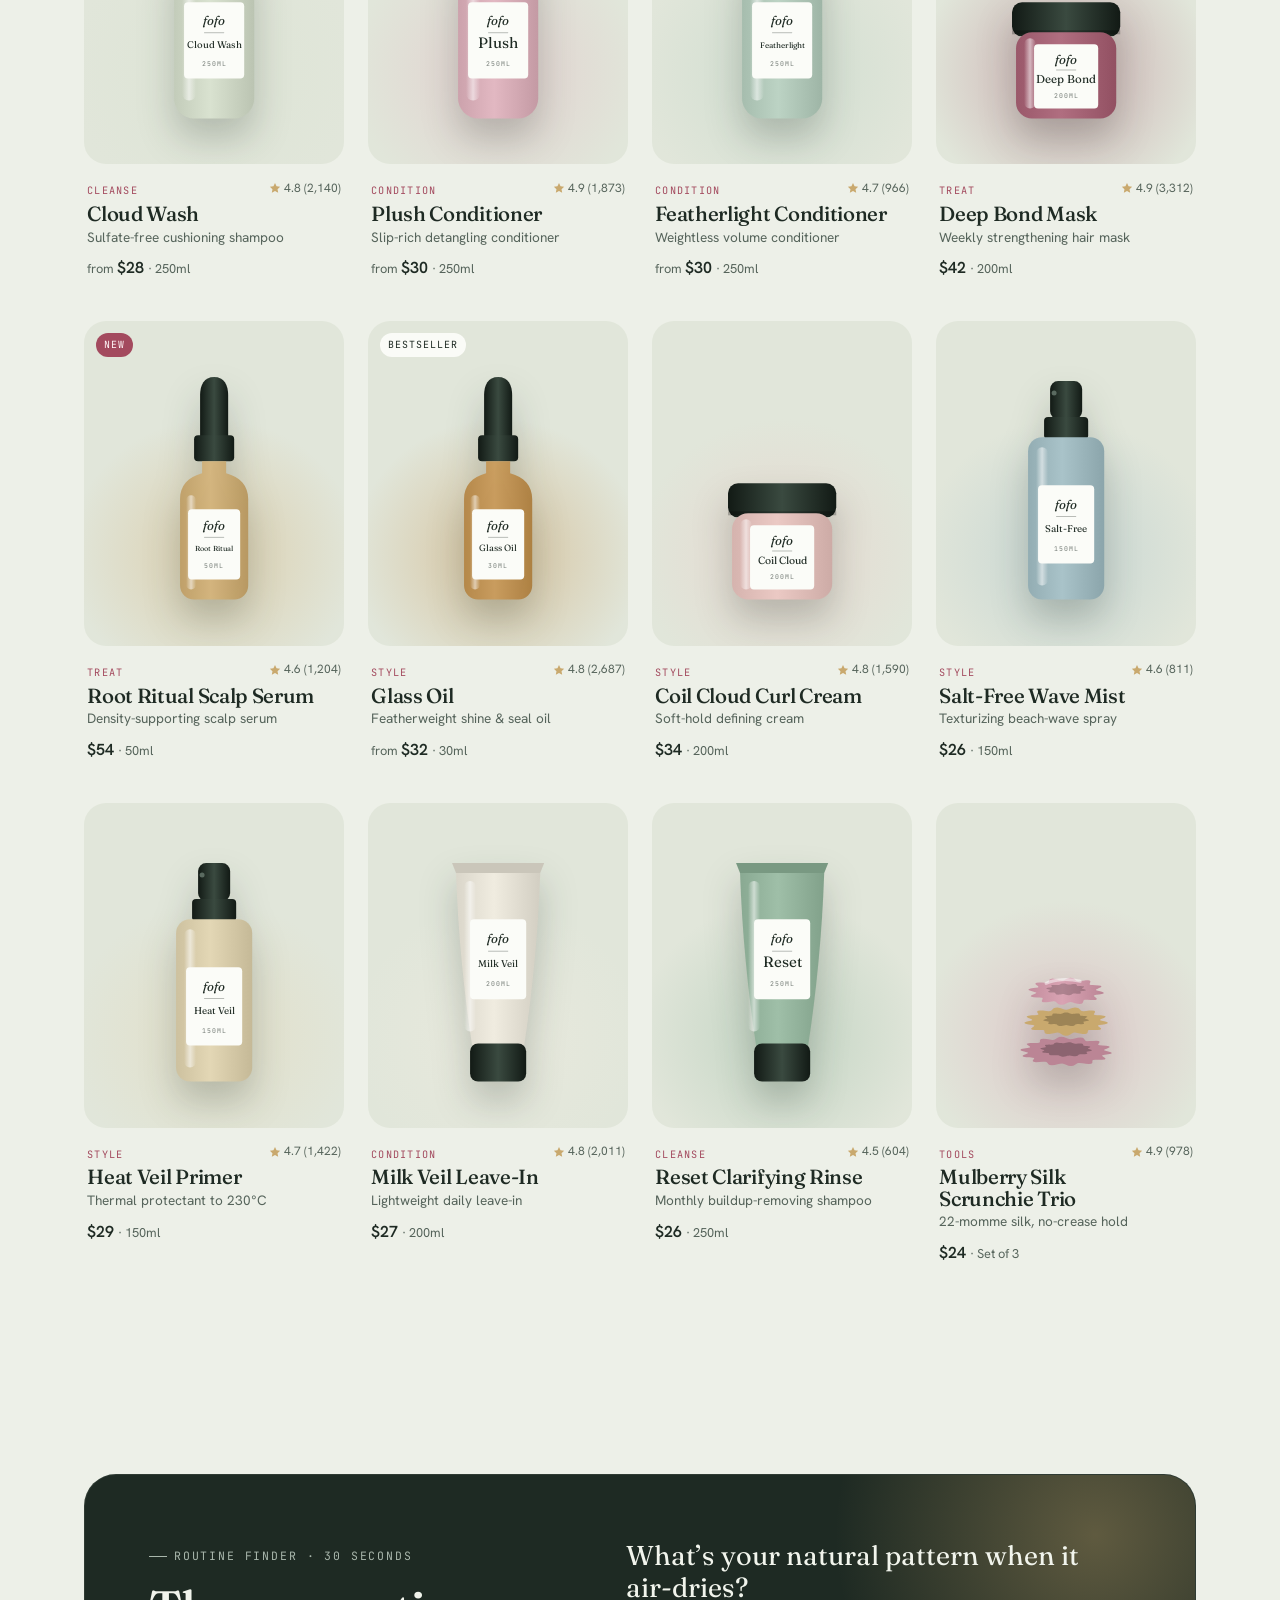
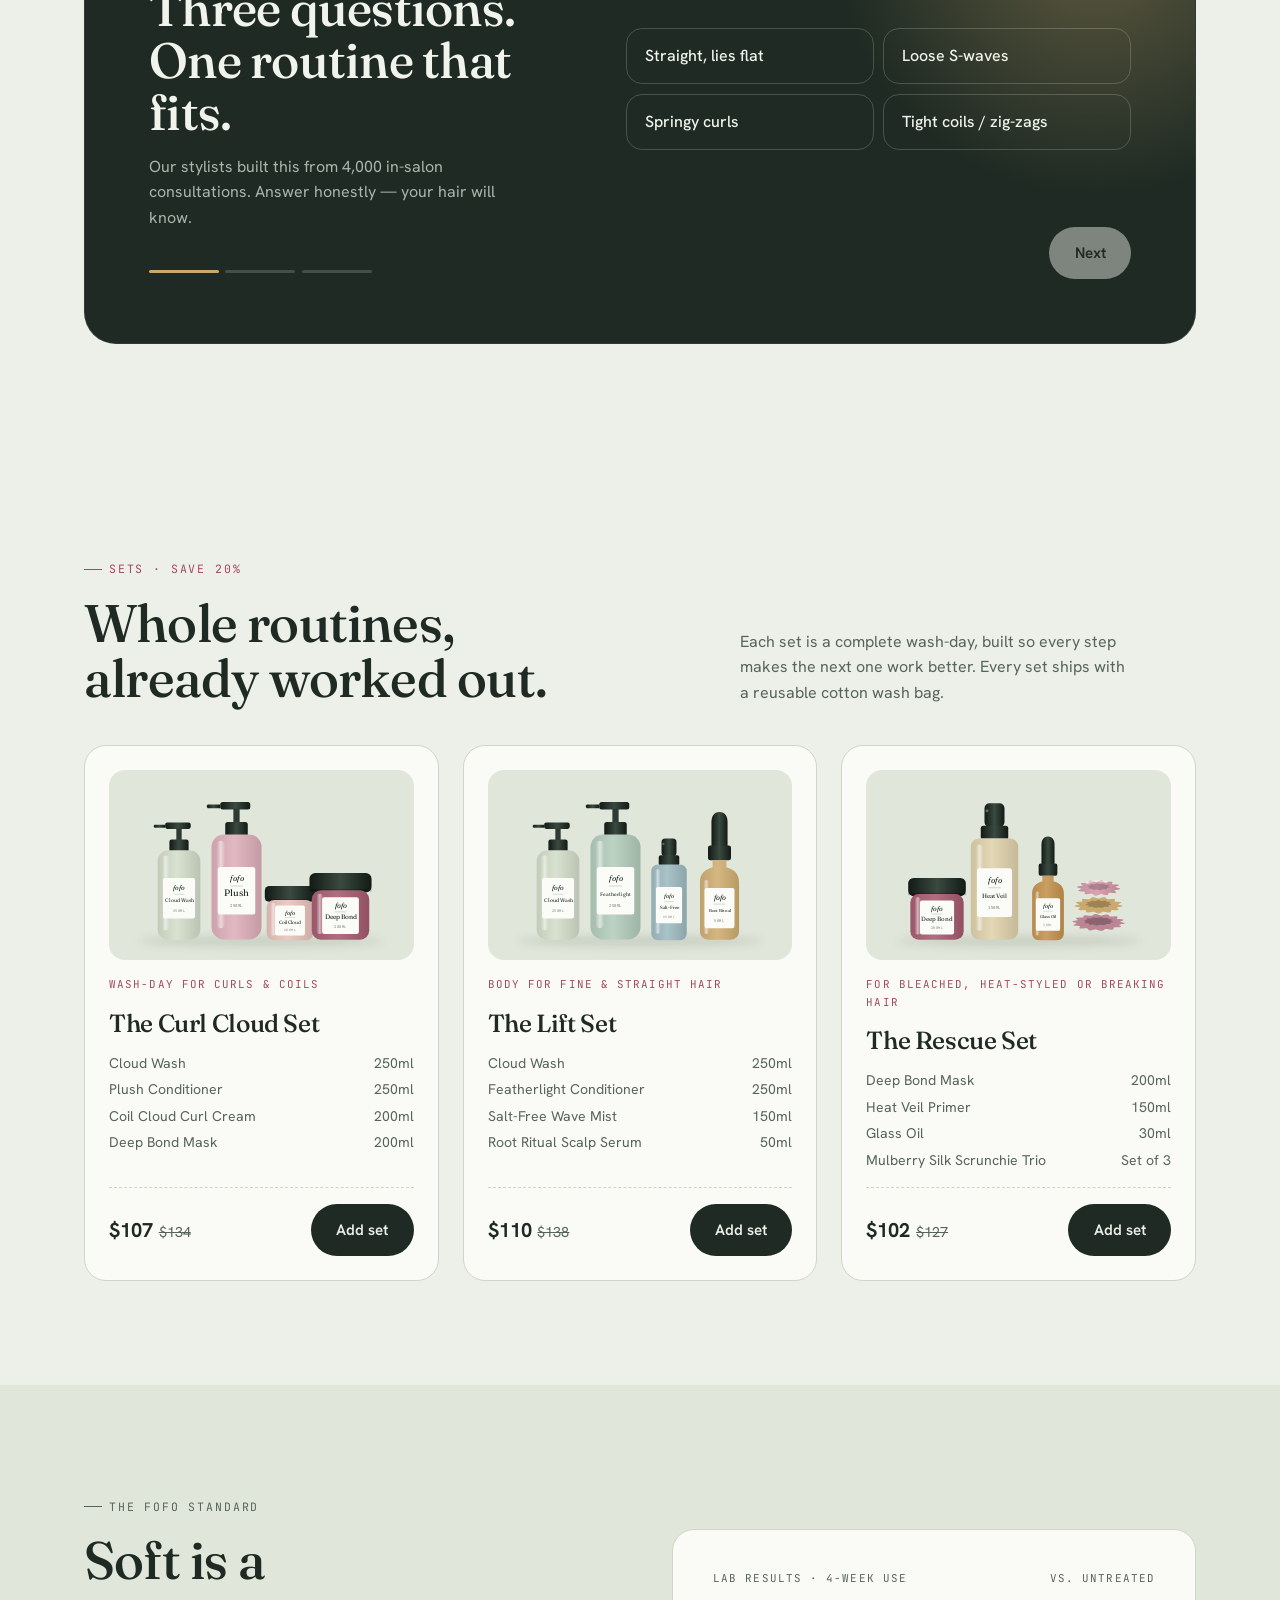
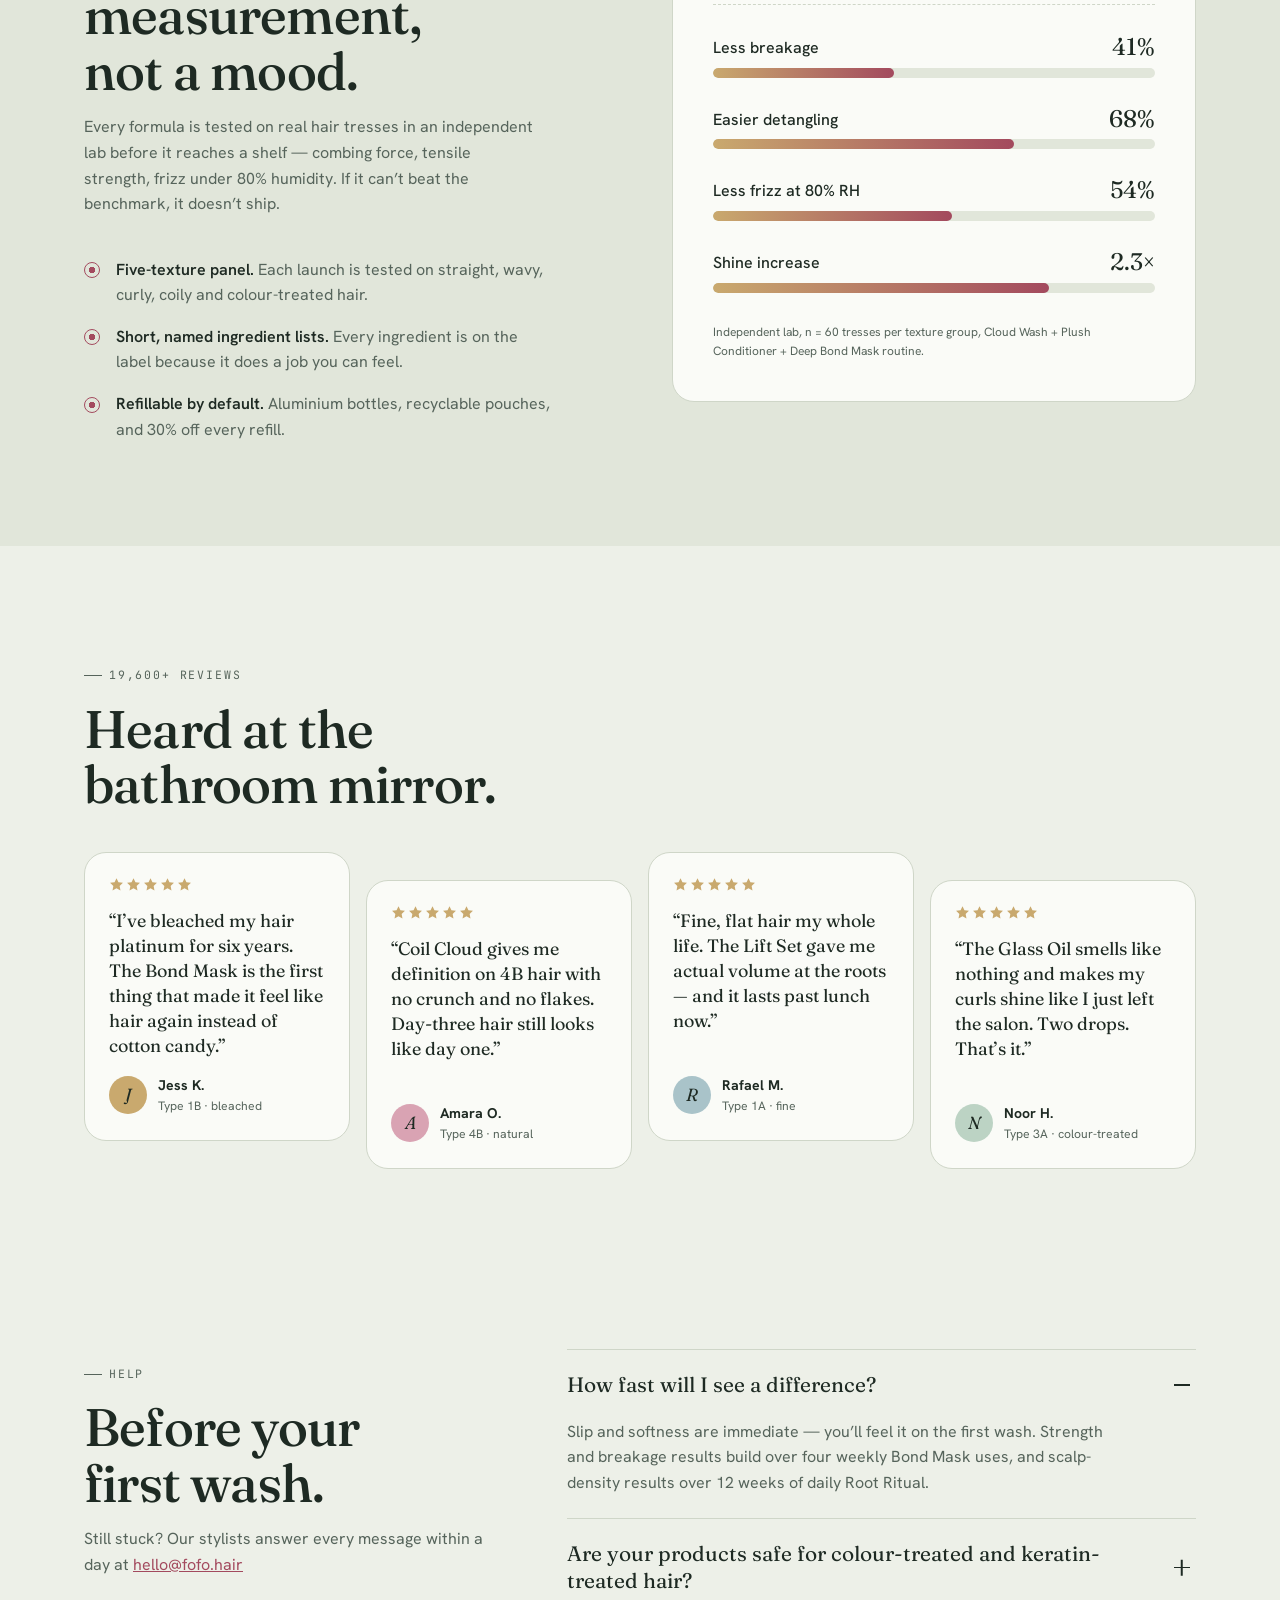
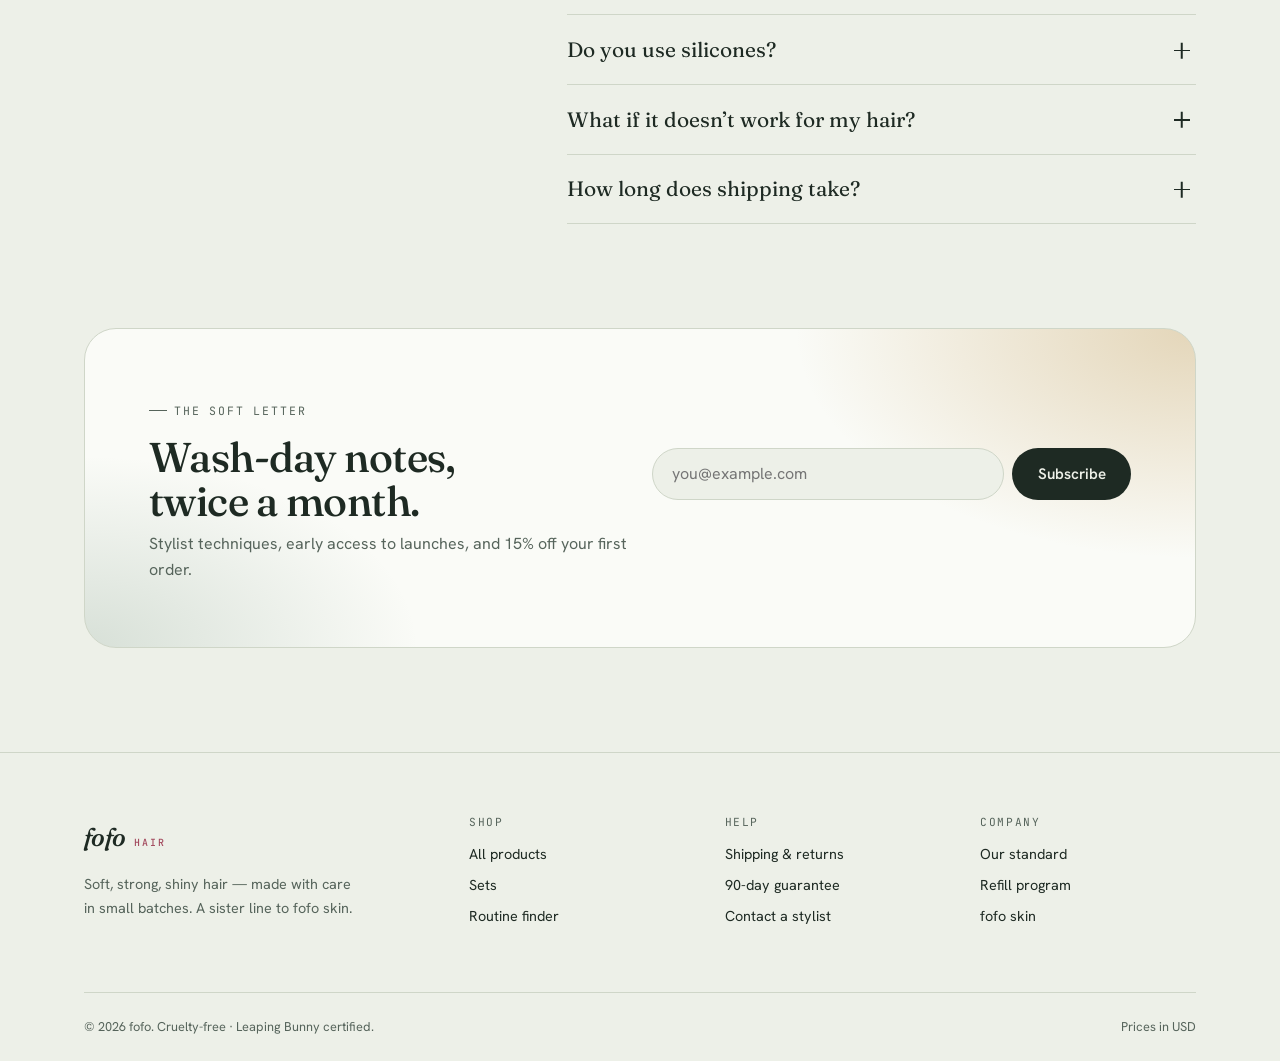
==== commit 0b267c92: "Switch fofo hair to a sage and rosewood palette Pale sage background, deep forest-green text and ros" ====
--- a/hair/index.html
+++ b/hair/index.html
@@ -4,7 +4,7 @@
 <meta charset="UTF-8">
 <meta name="viewport" content="width=device-width, initial-scale=1">
 <meta name="description" content="fofo hair — clean, lab-proven hair care for every texture from 1A to 4C. Shampoos, conditioners, bond masks, oils and scalp care.">
-<meta name="theme-color" content="#F4ECE2">
+<meta name="theme-color" content="#EDF0E8">
 <title data-i18n="doc.title">fofo hair — the soft hair shop</title>
 <script>
   try { if (localStorage.getItem('fofo-lang') === 'ar') { document.documentElement.lang = 'ar'; document.documentElement.dir = 'rtl'; } } catch (e) {}
@@ -277,22 +277,22 @@
         <figure class="quote">
           <div class="stars" aria-label="5 out of 5 stars" data-i18n-attr="aria-label:rev.stars"></div>
           <blockquote data-i18n="rev.1">“I’ve bleached my hair platinum for six years. The Bond Mask is the first thing that made it feel like hair again instead of cotton candy.”</blockquote>
-          <figcaption><span class="av" style="--c:#E3B27F">J</span><span><b>Jess K.</b><small data-i18n="rev.1.who">Type 1B · bleached</small></span></figcaption>
+          <figcaption><span class="av" style="--c:#C9A96E">J</span><span><b>Jess K.</b><small data-i18n="rev.1.who">Type 1B · bleached</small></span></figcaption>
         </figure>
         <figure class="quote">
           <div class="stars" aria-label="5 out of 5 stars" data-i18n-attr="aria-label:rev.stars"></div>
           <blockquote data-i18n="rev.2">“Coil Cloud gives me definition on 4B hair with no crunch and no flakes. Day-three hair still looks like day one.”</blockquote>
-          <figcaption><span class="av" style="--c:#B98FC0">A</span><span><b>Amara O.</b><small data-i18n="rev.2.who">Type 4B · natural</small></span></figcaption>
+          <figcaption><span class="av" style="--c:#D9A3B3">A</span><span><b>Amara O.</b><small data-i18n="rev.2.who">Type 4B · natural</small></span></figcaption>
         </figure>
         <figure class="quote">
           <div class="stars" aria-label="5 out of 5 stars" data-i18n-attr="aria-label:rev.stars"></div>
           <blockquote data-i18n="rev.3">“Fine, flat hair my whole life. The Lift Set gave me actual volume at the roots — and it lasts past lunch now.”</blockquote>
-          <figcaption><span class="av" style="--c:#A8C6D6">R</span><span><b>Rafael M.</b><small data-i18n="rev.3.who">Type 1A · fine</small></span></figcaption>
+          <figcaption><span class="av" style="--c:#A9C3C9">R</span><span><b>Rafael M.</b><small data-i18n="rev.3.who">Type 1A · fine</small></span></figcaption>
         </figure>
         <figure class="quote">
           <div class="stars" aria-label="5 out of 5 stars" data-i18n-attr="aria-label:rev.stars"></div>
           <blockquote data-i18n="rev.4">“The Glass Oil smells like nothing and makes my curls shine like I just left the salon. Two drops. That’s it.”</blockquote>
-          <figcaption><span class="av" style="--c:#C9DCCB">N</span><span><b>Noor H.</b><small data-i18n="rev.4.who">Type 3A · colour-treated</small></span></figcaption>
+          <figcaption><span class="av" style="--c:#BCD3C4">N</span><span><b>Noor H.</b><small data-i18n="rev.4.who">Type 3A · colour-treated</small></span></figcaption>
         </figure>
       </div>
     </div>
--- a/hair/styles.css
+++ b/hair/styles.css
@@ -8,20 +8,20 @@
 @font-face{ font-family:'JetBrains Var'; font-style:normal; font-weight:400 500; font-display:swap; src:url(../assets/fonts/jetbrains-var.woff2) format('woff2'); }
 
 :root{
-  --bg:#F4ECE2;
-  --surface:#FFFBF6;
-  --sunk:#EADFD2;
-  --ink:#2B1E18;
-  --ink-soft:#6F5B50;
-  --accent:#9C4A1F;
-  --accent-ink:#FFF7EF;
-  --honey:#D7A35E;
-  --plum:#715086;
-  --line:#DCCFC1;
-  --deep:#2B1E18;
-  --deep-ink:#F6ECE0;
-  --deep-soft:#BFAA98;
-  --shadow:24 40% 14%;
+  --bg:#EDF0E8;
+  --surface:#FAFBF7;
+  --sunk:#E1E6DA;
+  --ink:#1E2A23;
+  --ink-soft:#56645B;
+  --accent:#A34A5E;
+  --accent-ink:#FFF7F8;
+  --honey:#C9A96E;
+  --plum:#6F8F78;
+  --line:#CFD6C8;
+  --deep:#1E2A23;
+  --deep-ink:#F1F4EC;
+  --deep-soft:#A9B7AC;
+  --shadow:140 25% 12%;
 
   --font-display:'Fraunces Var', Georgia, 'Times New Roman', serif;
   --font-body:'Hanken Var', -apple-system, 'Segoe UI', sans-serif;
@@ -36,16 +36,16 @@
   color-scheme:light;
 }
 :root[data-theme="dark"]{
-  --bg:#17110E; --surface:#211914; --sunk:#110C09; --ink:#F3E9DF; --ink-soft:#BFAE9F;
-  --accent:#E59A62; --accent-ink:#22140B; --honey:#D7A35E; --plum:#C7A6DE; --line:#3A2D25;
-  --deep:#2A1E17; --deep-ink:#F6ECE0; --deep-soft:#BFAA98; --shadow:20 50% 3%;
+  --bg:#121A15; --surface:#1A241E; --sunk:#0D130F; --ink:#EAF0E6; --ink-soft:#A9B7AC;
+  --accent:#E48FA2; --accent-ink:#2A0F16; --honey:#D6BA82; --plum:#9DBBA3; --line:#2C3930;
+  --deep:#1A261F; --deep-ink:#EEF3EA; --deep-soft:#A9B7AC; --shadow:140 40% 3%;
   color-scheme:dark;
 }
 @media (prefers-color-scheme:dark){
   :root:not([data-theme="light"]){
-    --bg:#17110E; --surface:#211914; --sunk:#110C09; --ink:#F3E9DF; --ink-soft:#BFAE9F;
-    --accent:#E59A62; --accent-ink:#22140B; --honey:#D7A35E; --plum:#C7A6DE; --line:#3A2D25;
-    --deep:#2A1E17; --deep-ink:#F6ECE0; --deep-soft:#BFAA98; --shadow:20 50% 3%;
+    --bg:#121A15; --surface:#1A241E; --sunk:#0D130F; --ink:#EAF0E6; --ink-soft:#A9B7AC;
+    --accent:#E48FA2; --accent-ink:#2A0F16; --honey:#D6BA82; --plum:#9DBBA3; --line:#2C3930;
+    --deep:#1A261F; --deep-ink:#EEF3EA; --deep-soft:#A9B7AC; --shadow:140 40% 3%;
     color-scheme:dark;
   }
 }
@@ -437,7 +437,7 @@
 .quote blockquote{ margin:0; font-family:var(--font-display); font-size:1.12rem; line-height:1.4; font-weight:400; }
 .quote figcaption{ margin-top:auto; display:flex; align-items:center; gap:.7rem; font-size:.88rem; }
 .quote figcaption small{ display:block; color:var(--ink-soft); font-size:.76rem; }
-.av{ width:38px; height:38px; border-radius:50%; background:var(--c); color:#2B1E18; display:grid; place-items:center; font-family:var(--font-display); font-style:italic; font-size:1.1rem; flex:none; }
+.av{ width:38px; height:38px; border-radius:50%; background:var(--c); color:#1E2A23; display:grid; place-items:center; font-family:var(--font-display); font-style:italic; font-size:1.1rem; flex:none; }
 
 /* ---------- faq ---------- */
 .faq-grid{ display:grid; gap:var(--s3); }
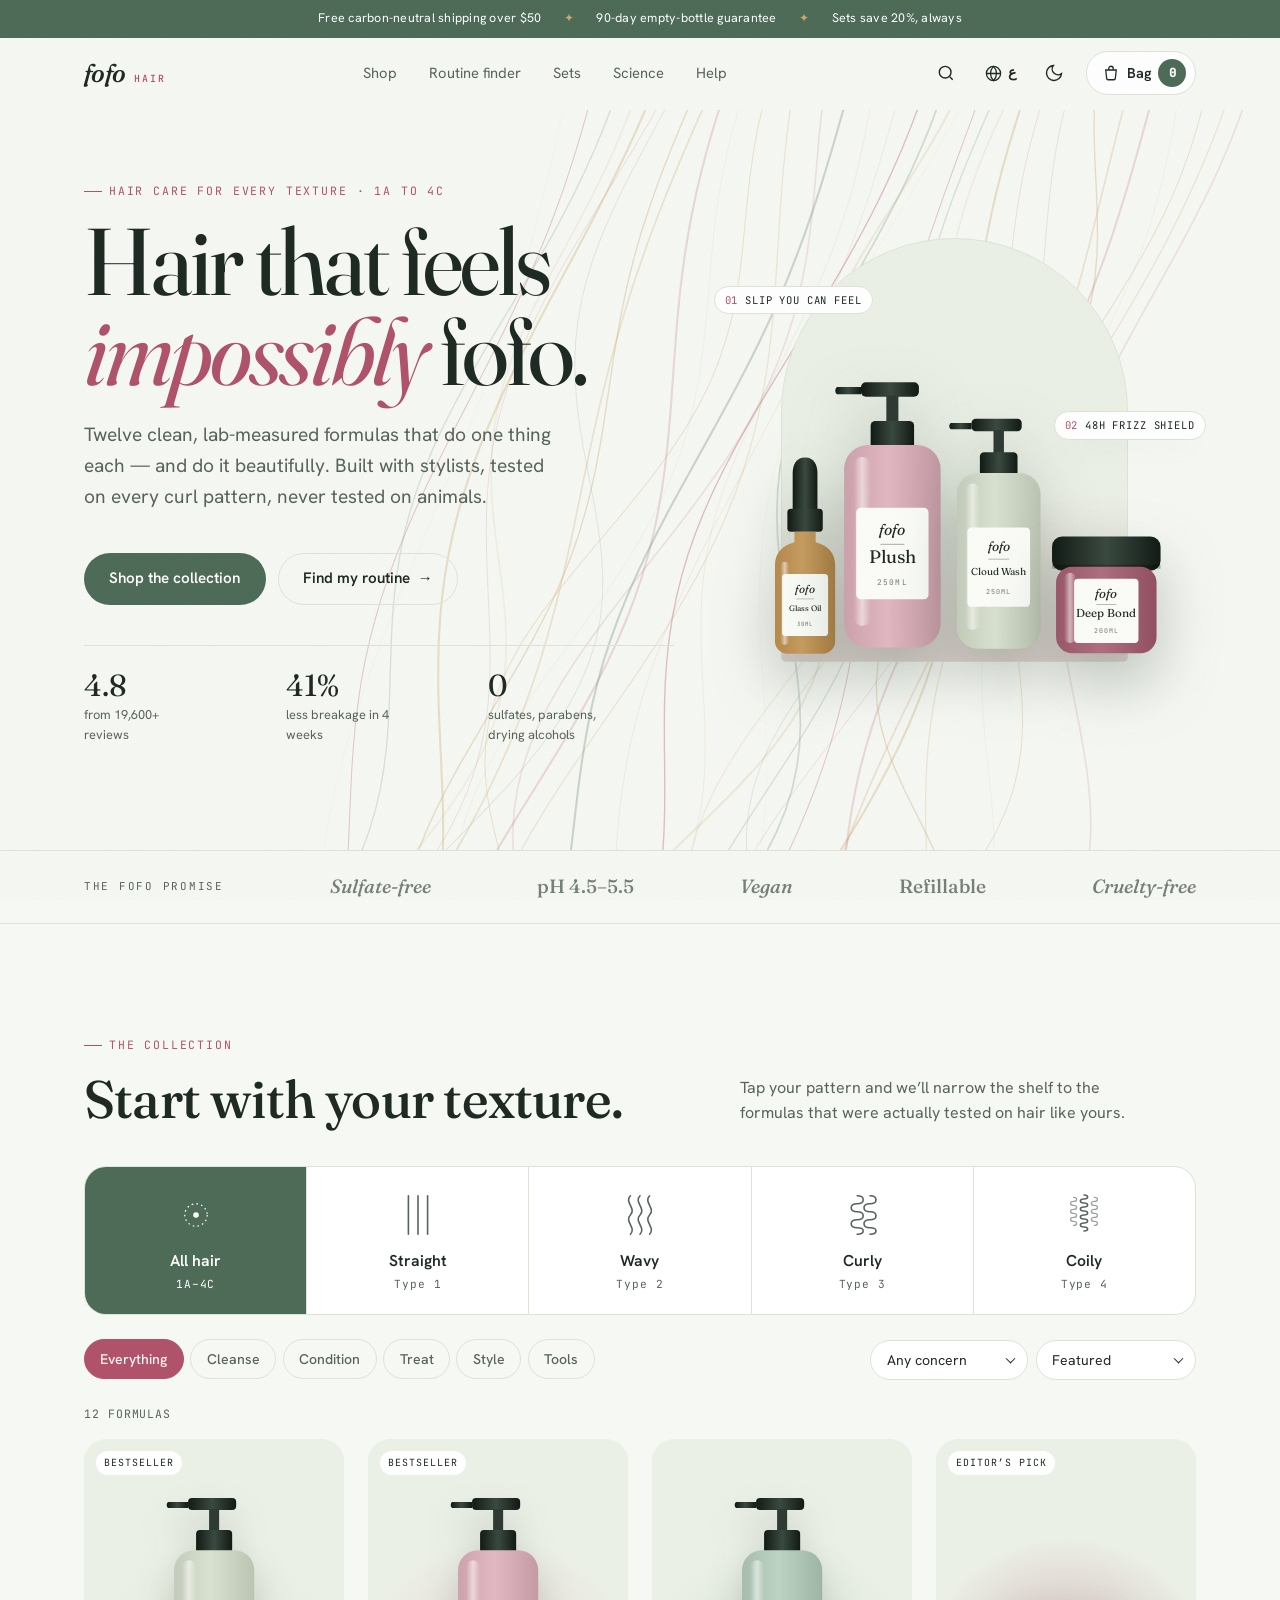
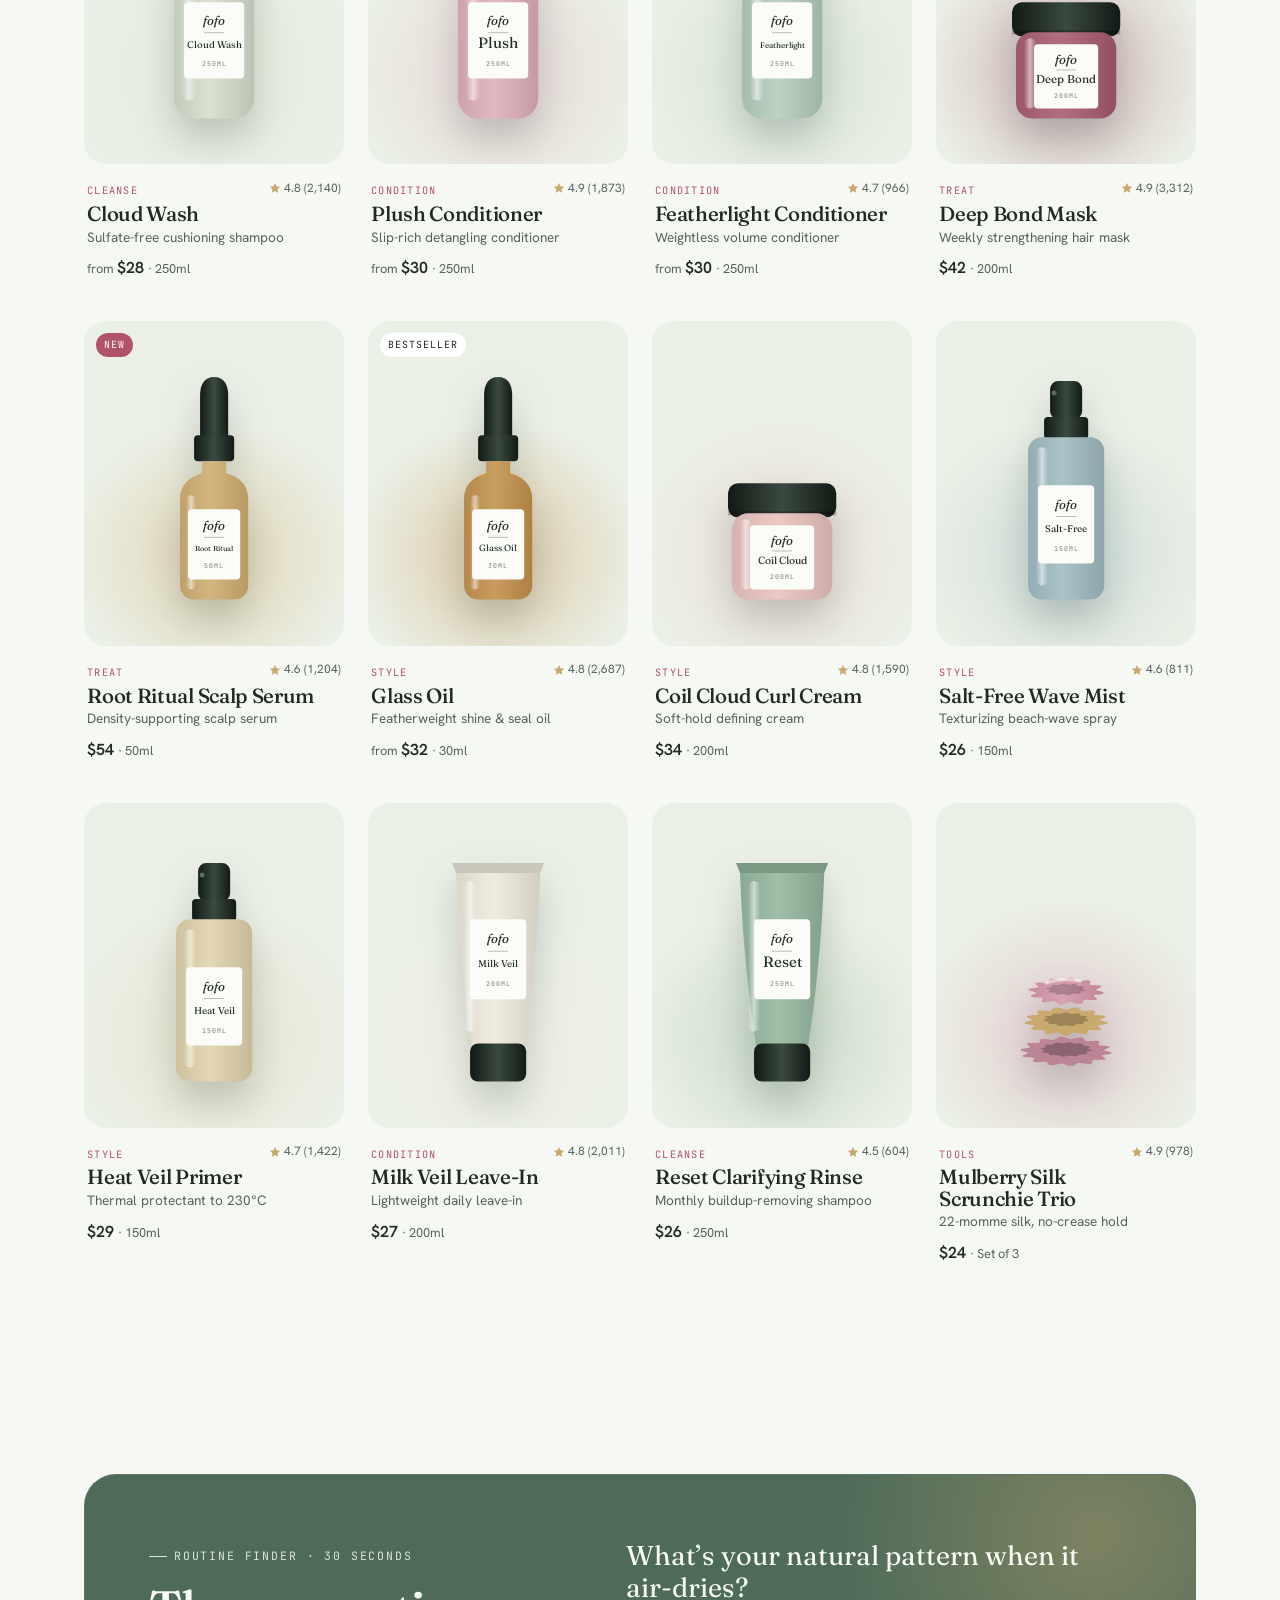
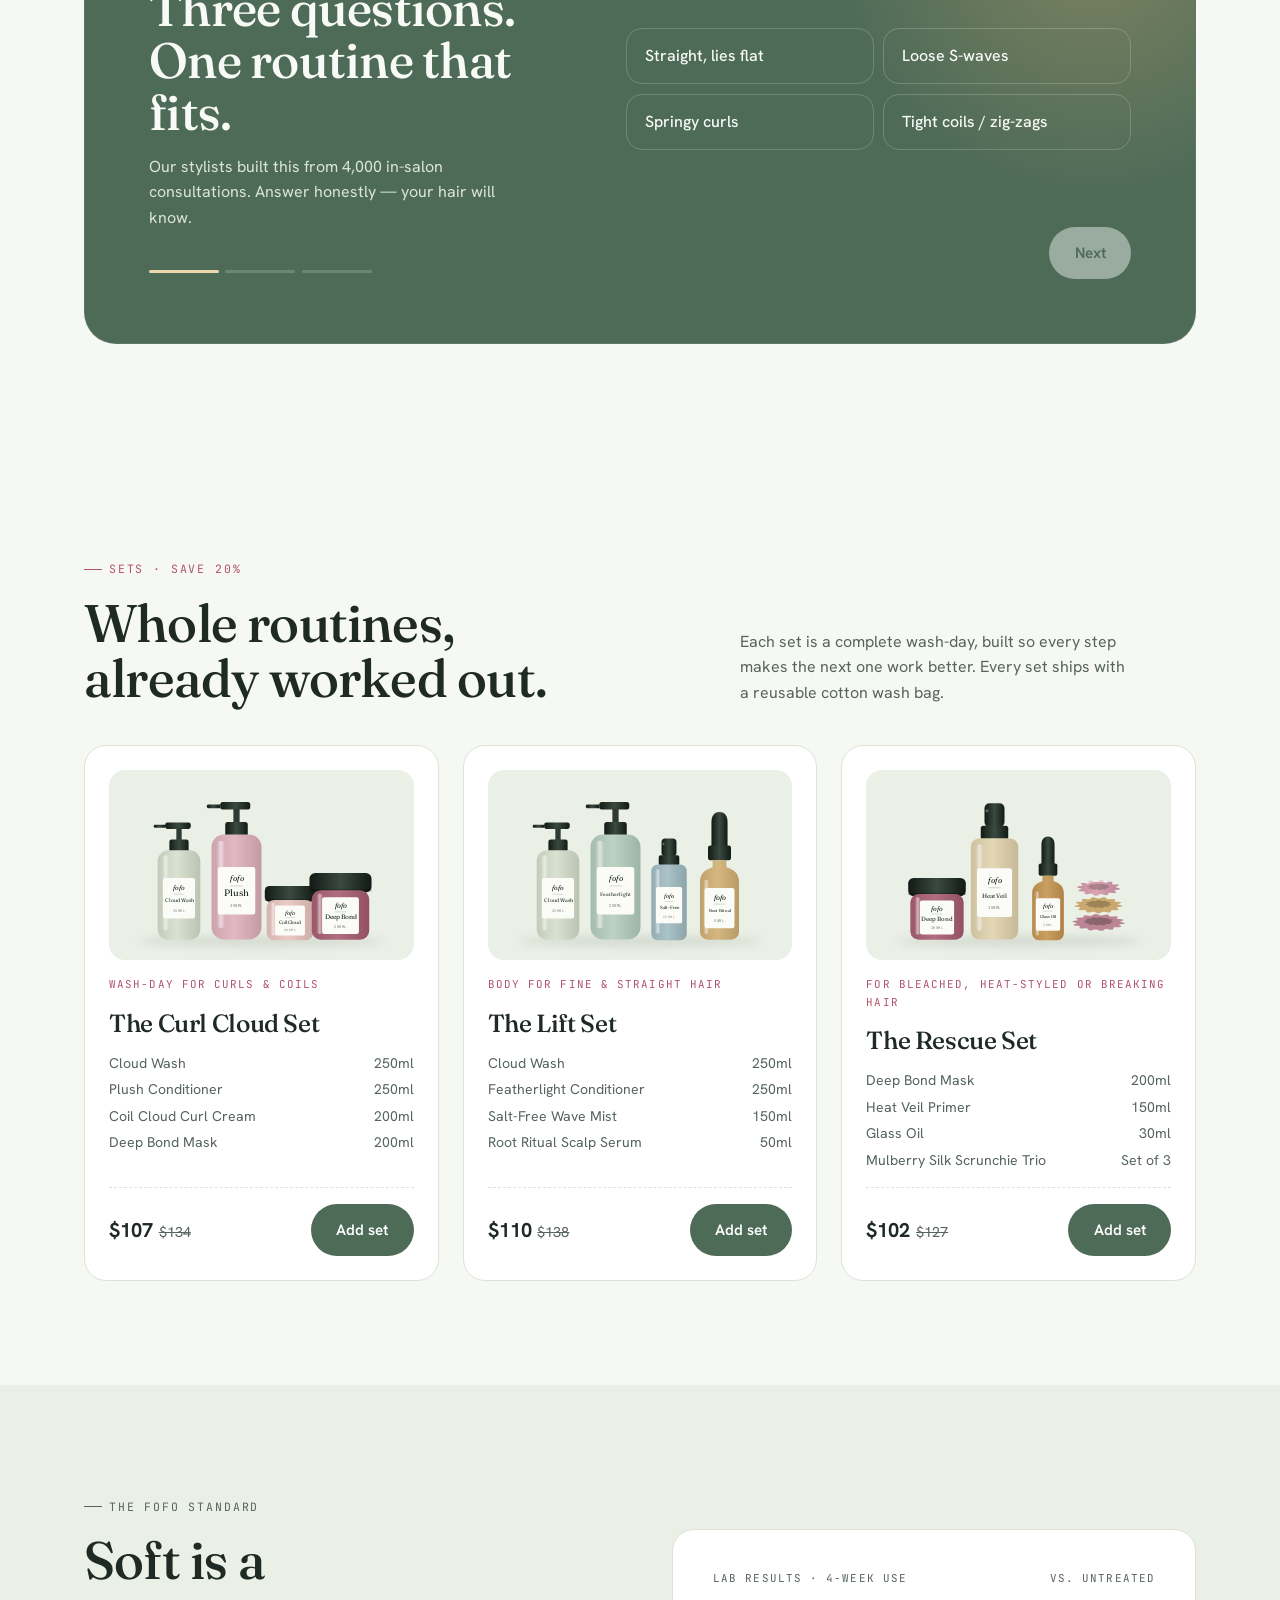
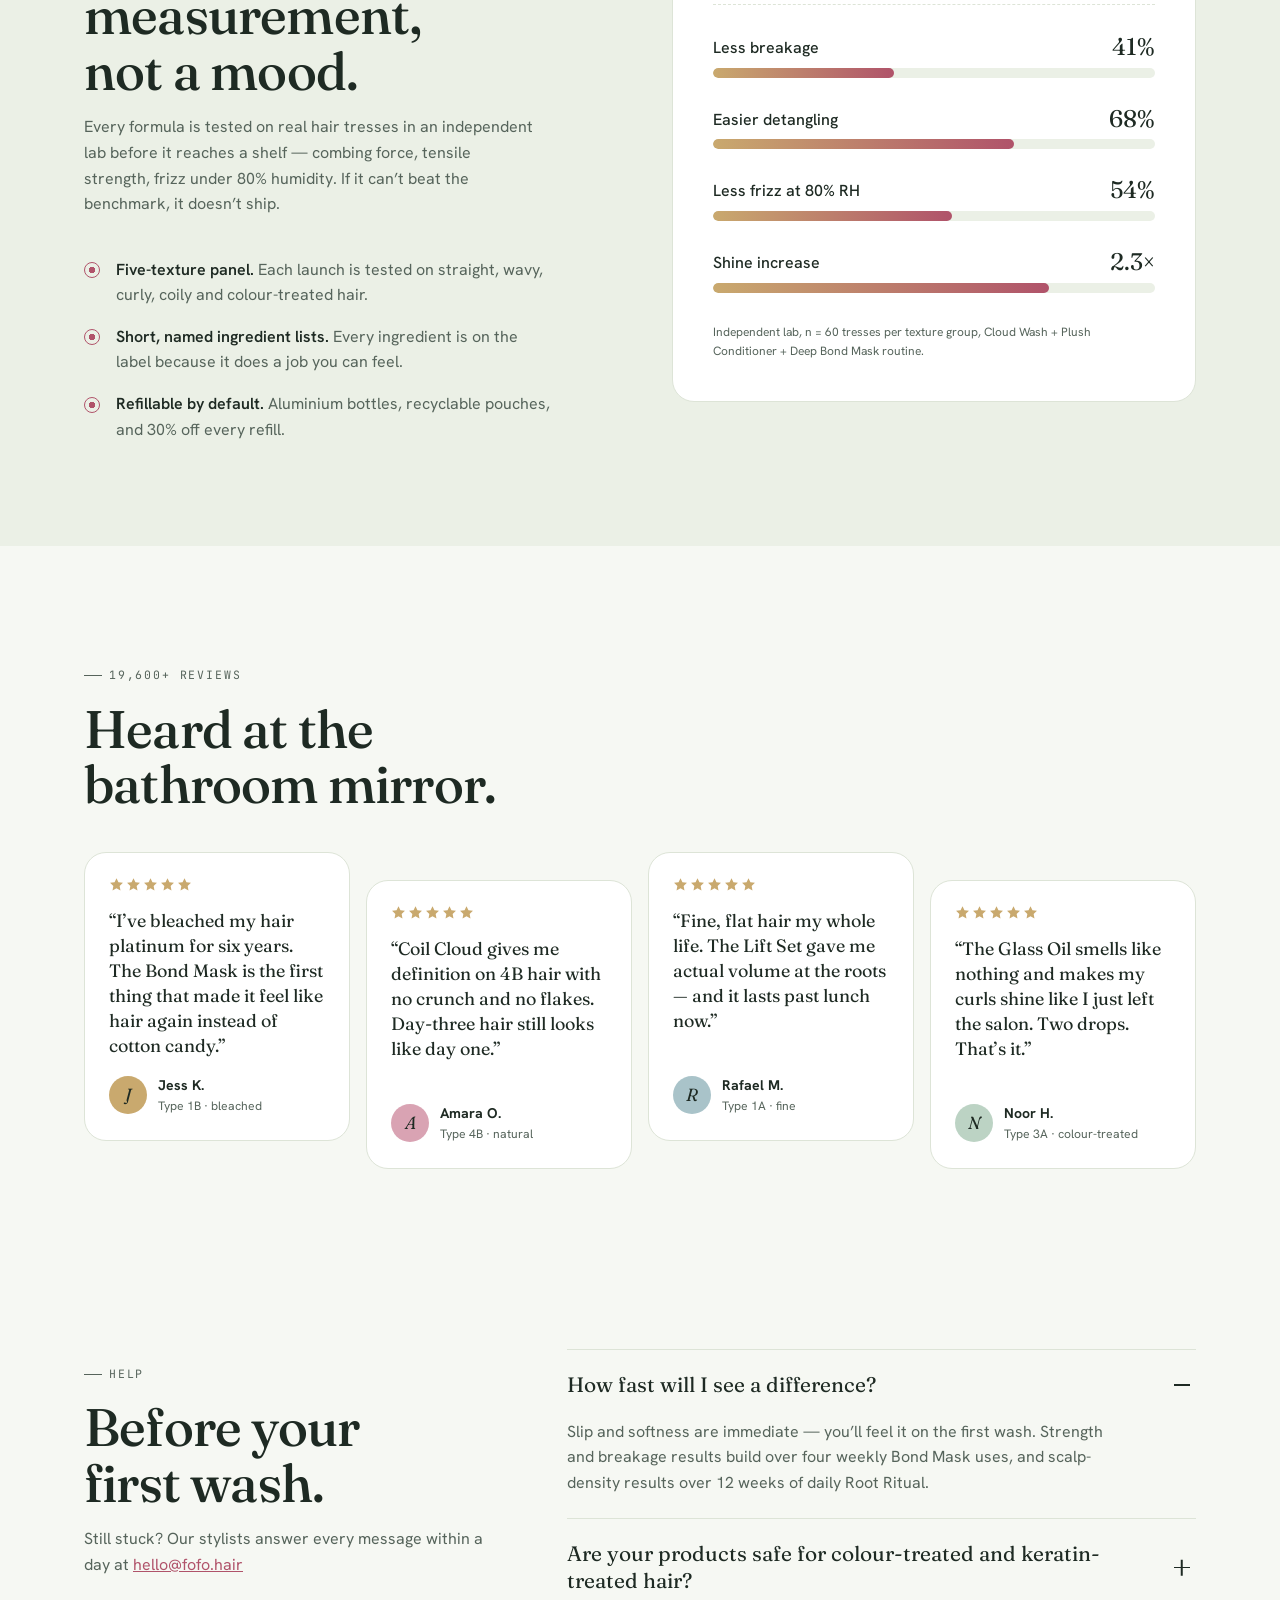
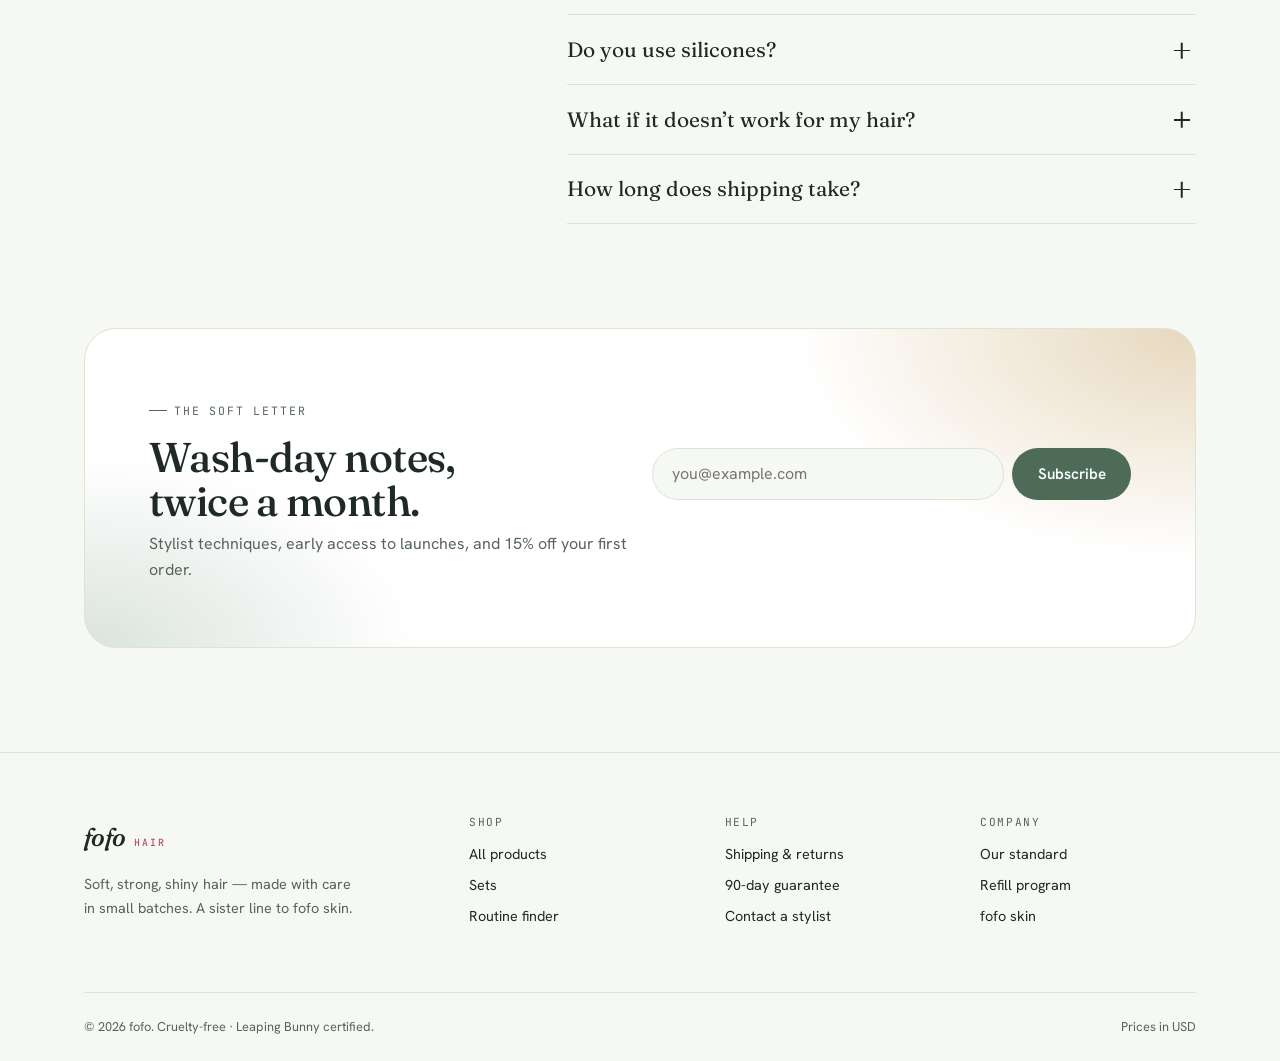
==== commit 88e237b1: "Lighten the fofo hair palette Brighter near-white sage background with white cards, a softer rosewoo" ====
--- a/hair/index.html
+++ b/hair/index.html
@@ -4,7 +4,7 @@
 <meta charset="UTF-8">
 <meta name="viewport" content="width=device-width, initial-scale=1">
 <meta name="description" content="fofo hair — clean, lab-proven hair care for every texture from 1A to 4C. Shampoos, conditioners, bond masks, oils and scalp care.">
-<meta name="theme-color" content="#EDF0E8">
+<meta name="theme-color" content="#F6F8F3">
 <title data-i18n="doc.title">fofo hair — the soft hair shop</title>
 <script>
   try { if (localStorage.getItem('fofo-lang') === 'ar') { document.documentElement.lang = 'ar'; document.documentElement.dir = 'rtl'; } } catch (e) {}
--- a/hair/styles.css
+++ b/hair/styles.css
@@ -8,20 +8,23 @@
 @font-face{ font-family:'JetBrains Var'; font-style:normal; font-weight:400 500; font-display:swap; src:url(../assets/fonts/jetbrains-var.woff2) format('woff2'); }
 
 :root{
-  --bg:#EDF0E8;
-  --surface:#FAFBF7;
-  --sunk:#E1E6DA;
+  --bg:#F6F8F3;
+  --surface:#FFFFFF;
+  --sunk:#EBF0E6;
   --ink:#1E2A23;
   --ink-soft:#56645B;
-  --accent:#A34A5E;
+  --accent:#B0536A;
   --accent-ink:#FFF7F8;
   --honey:#C9A96E;
   --plum:#6F8F78;
-  --line:#CFD6C8;
-  --deep:#1E2A23;
-  --deep-ink:#F1F4EC;
-  --deep-soft:#A9B7AC;
-  --shadow:140 25% 12%;
+  --line:#DDE4D7;
+  --deep:#4E6B58;
+  --deep-ink:#F7FAF5;
+  --deep-soft:#DCE5DC;
+  --deep-accent:#EBD9AE;
+  --fill:#4E6B58;
+  --fill-ink:#FFFFFF;
+  --shadow:140 20% 20%;
 
   --font-display:'Fraunces Var', Georgia, 'Times New Roman', serif;
   --font-body:'Hanken Var', -apple-system, 'Segoe UI', sans-serif;
@@ -38,14 +41,14 @@
 :root[data-theme="dark"]{
   --bg:#121A15; --surface:#1A241E; --sunk:#0D130F; --ink:#EAF0E6; --ink-soft:#A9B7AC;
   --accent:#E48FA2; --accent-ink:#2A0F16; --honey:#D6BA82; --plum:#9DBBA3; --line:#2C3930;
-  --deep:#1A261F; --deep-ink:#EEF3EA; --deep-soft:#A9B7AC; --shadow:140 40% 3%;
+  --deep:#24332A; --deep-ink:#EEF3EA; --deep-soft:#B7C4BA; --deep-accent:#D6BA82; --fill:#D5E3D7; --fill-ink:#121A15; --shadow:140 40% 3%;
   color-scheme:dark;
 }
 @media (prefers-color-scheme:dark){
   :root:not([data-theme="light"]){
     --bg:#121A15; --surface:#1A241E; --sunk:#0D130F; --ink:#EAF0E6; --ink-soft:#A9B7AC;
     --accent:#E48FA2; --accent-ink:#2A0F16; --honey:#D6BA82; --plum:#9DBBA3; --line:#2C3930;
-    --deep:#1A261F; --deep-ink:#EEF3EA; --deep-soft:#A9B7AC; --shadow:140 40% 3%;
+    --deep:#24332A; --deep-ink:#EEF3EA; --deep-soft:#B7C4BA; --deep-accent:#D6BA82; --fill:#D5E3D7; --fill-ink:#121A15; --shadow:140 40% 3%;
     color-scheme:dark;
   }
 }
@@ -89,7 +92,7 @@
   color:var(--accent); display:inline-flex; align-items:center; gap:.6em;
 }
 .eyebrow::before{ content:""; width:18px; height:1px; background:currentColor; }
-.eyebrow-light{ color:var(--honey); }
+.eyebrow-light{ color:var(--deep-accent); }
 
 /* ---------- buttons ---------- */
 .btn{
@@ -100,18 +103,18 @@
 }
 .btn:active{ transform:scale(.97); }
 .btn:disabled{ opacity:.45; cursor:not-allowed; }
-.btn-solid{ background:var(--ink); color:var(--bg); }
+.btn-solid{ background:var(--fill); color:var(--fill-ink); }
 .btn-solid:hover{ background:var(--accent); color:var(--accent-ink); box-shadow:0 14px 30px -12px hsl(var(--shadow)/.5); }
 .btn-ghost{ background:transparent; border-color:var(--line); }
 .btn-ghost:hover{ border-color:var(--ink); }
 .btn-light{ background:var(--deep-ink); color:var(--deep); }
-.btn-light:hover:not(:disabled){ background:var(--honey); }
+.btn-light:hover:not(:disabled){ background:var(--deep-accent); }
 .btn-ghost-light{ background:transparent; color:var(--deep-ink); border-color:color-mix(in srgb, var(--deep-ink) 30%, transparent); }
 .btn-ghost-light:hover{ border-color:var(--deep-ink); }
 .btn.wide{ width:100%; }
 
 /* ---------- announce ---------- */
-.announce{ background:var(--ink); color:var(--bg); font-size:.78rem; letter-spacing:.02em; overflow:hidden; }
+.announce{ background:var(--fill); color:var(--fill-ink); font-size:.78rem; letter-spacing:.02em; overflow:hidden; }
 .announce-track{ display:flex; justify-content:center; gap:1.4rem; padding:.55rem 16px; white-space:nowrap; }
 .announce-track span:nth-child(n+3){ display:none; }
 @media (min-width:720px){ .announce-track span:nth-child(n+3){ display:inline; } }
@@ -153,7 +156,7 @@
 @media (min-width:520px){ .bag-btn > span:first-of-type{ display:inline; } }
 .bag-count{
   min-width:28px; height:28px; padding:0 .45em; border-radius:100px; display:grid; place-items:center;
-  background:var(--ink); color:var(--bg); font-family:var(--font-mono); font-size:.75rem;
+  background:var(--fill); color:var(--fill-ink); font-family:var(--font-mono); font-size:.75rem;
 }
 .bag-count.bump{ animation:bump .5s var(--ease); }
 @keyframes bump{ 30%{ transform:scale(1.35); background:var(--accent); } }
@@ -241,9 +244,9 @@
 .spec:hover svg{ transform:scale(1.12) rotate(-4deg); }
 .spec-name{ font-weight:600; font-size:.85rem; color:var(--ink); }
 .spec-code{ font-family:var(--font-mono); font-size:.64rem; letter-spacing:.08em; }
-.spec[aria-checked="true"]{ background:var(--ink); color:var(--bg); }
-.spec[aria-checked="true"] .spec-name{ color:var(--bg); }
-.spec[aria-checked="true"] svg{ color:var(--honey); }
+.spec[aria-checked="true"]{ background:var(--fill); color:var(--fill-ink); }
+.spec[aria-checked="true"] .spec-name{ color:var(--fill-ink); }
+.spec[aria-checked="true"] svg{ color:var(--fill-ink); }
 @media (min-width:700px){ .spec{ padding:1.5rem 1rem 1.25rem; } .spec svg{ width:48px; height:48px; } .spec-name{ font-size:.98rem; } .spec-code{ font-size:.7rem; } }
 @media (max-width:420px){ .spec-code{ display:none; } .spec-name{ font-size:.74rem; } }
 
@@ -294,7 +297,7 @@
 .badge.new{ background:var(--accent); color:var(--accent-ink); }
 .quick-add{
   position:absolute; left:10px; right:10px; bottom:10px; z-index:3; min-height:44px;
-  border:none; border-radius:100px; background:var(--ink); color:var(--bg); font-weight:600; font-size:.85rem; cursor:pointer;
+  border:none; border-radius:100px; background:var(--fill); color:var(--fill-ink); font-weight:600; font-size:.85rem; cursor:pointer;
   transition:transform .35s var(--ease), opacity .3s ease, background .2s ease;
 }
 .quick-add:hover{ background:var(--accent); color:var(--accent-ink); }
@@ -338,7 +341,7 @@
 .finder-intro p{ color:var(--deep-soft); max-width:40ch; }
 .finder-progress{ list-style:none; display:flex; gap:.4rem; padding:0; margin:var(--s4) 0 0; }
 .finder-progress li{ height:3px; flex:1; max-width:70px; border-radius:3px; background:color-mix(in srgb, var(--deep-ink) 18%, transparent); transition:background .4s ease; }
-.finder-progress li.on{ background:var(--honey); }
+.finder-progress li.on{ background:var(--deep-accent); }
 .finder-body{ position:relative; display:flex; flex-direction:column; min-height:340px; }
 .q{ border:none; margin:0; padding:0; display:none; }
 .q.on{ display:block; animation:qIn .5s var(--ease); }
@@ -354,7 +357,7 @@
 }
 .opts label:hover span{ border-color:var(--deep-ink); }
 .opts input:checked + span{ background:var(--deep-ink); color:var(--deep); border-color:var(--deep-ink); }
-.opts input:focus-visible + span{ outline:2px solid var(--honey); outline-offset:2px; }
+.opts input:focus-visible + span{ outline:2px solid var(--deep-accent); outline-offset:2px; }
 .finder-nav{ display:flex; gap:.6rem; margin-top:auto; padding-top:var(--s3); justify-content:flex-end; }
 .finder-result{ animation:qIn .5s var(--ease); }
 .finder-result h3{ font-size:clamp(1.4rem, 2.6vw, 2rem); margin-bottom:.5rem; }
@@ -364,7 +367,7 @@
   display:grid; grid-template-columns:auto 52px 1fr auto; gap:.9rem; align-items:center; padding:.6rem .9rem .6rem .7rem;
   border-radius:16px; background:color-mix(in srgb, var(--deep-ink) 6%, transparent); counter-increment:step;
 }
-.routine li::before{ content:counter(step, decimal-leading-zero); font-family:var(--font-mono); font-size:.7rem; color:var(--honey); }
+.routine li::before{ content:counter(step, decimal-leading-zero); font-family:var(--font-mono); font-size:.7rem; color:var(--deep-accent); }
 .routine .mini{ width:52px; height:52px; border-radius:12px; background:color-mix(in srgb, var(--deep-ink) 8%, transparent); display:grid; place-items:center; }
 .routine .mini svg{ height:44px; width:auto; }
 .routine b{ display:block; font-weight:600; font-size:.95rem; }
@@ -621,7 +624,7 @@
 /* toast */
 .toast{
   position:fixed; left:50%; bottom:24px; z-index:3000; transform:translate(-50%, 30px); opacity:0; pointer-events:none;
-  background:var(--ink); color:var(--bg); padding:.8em 1.3em; border-radius:100px; font-size:.9rem; font-weight:500;
+  background:var(--fill); color:var(--fill-ink); padding:.8em 1.3em; border-radius:100px; font-size:.9rem; font-weight:500;
   box-shadow:0 20px 40px -16px hsl(var(--shadow)/.5); transition:all .4s var(--ease); max-width:calc(100vw - 32px); text-align:center;
 }
 .toast.show{ opacity:1; transform:translate(-50%, 0); }
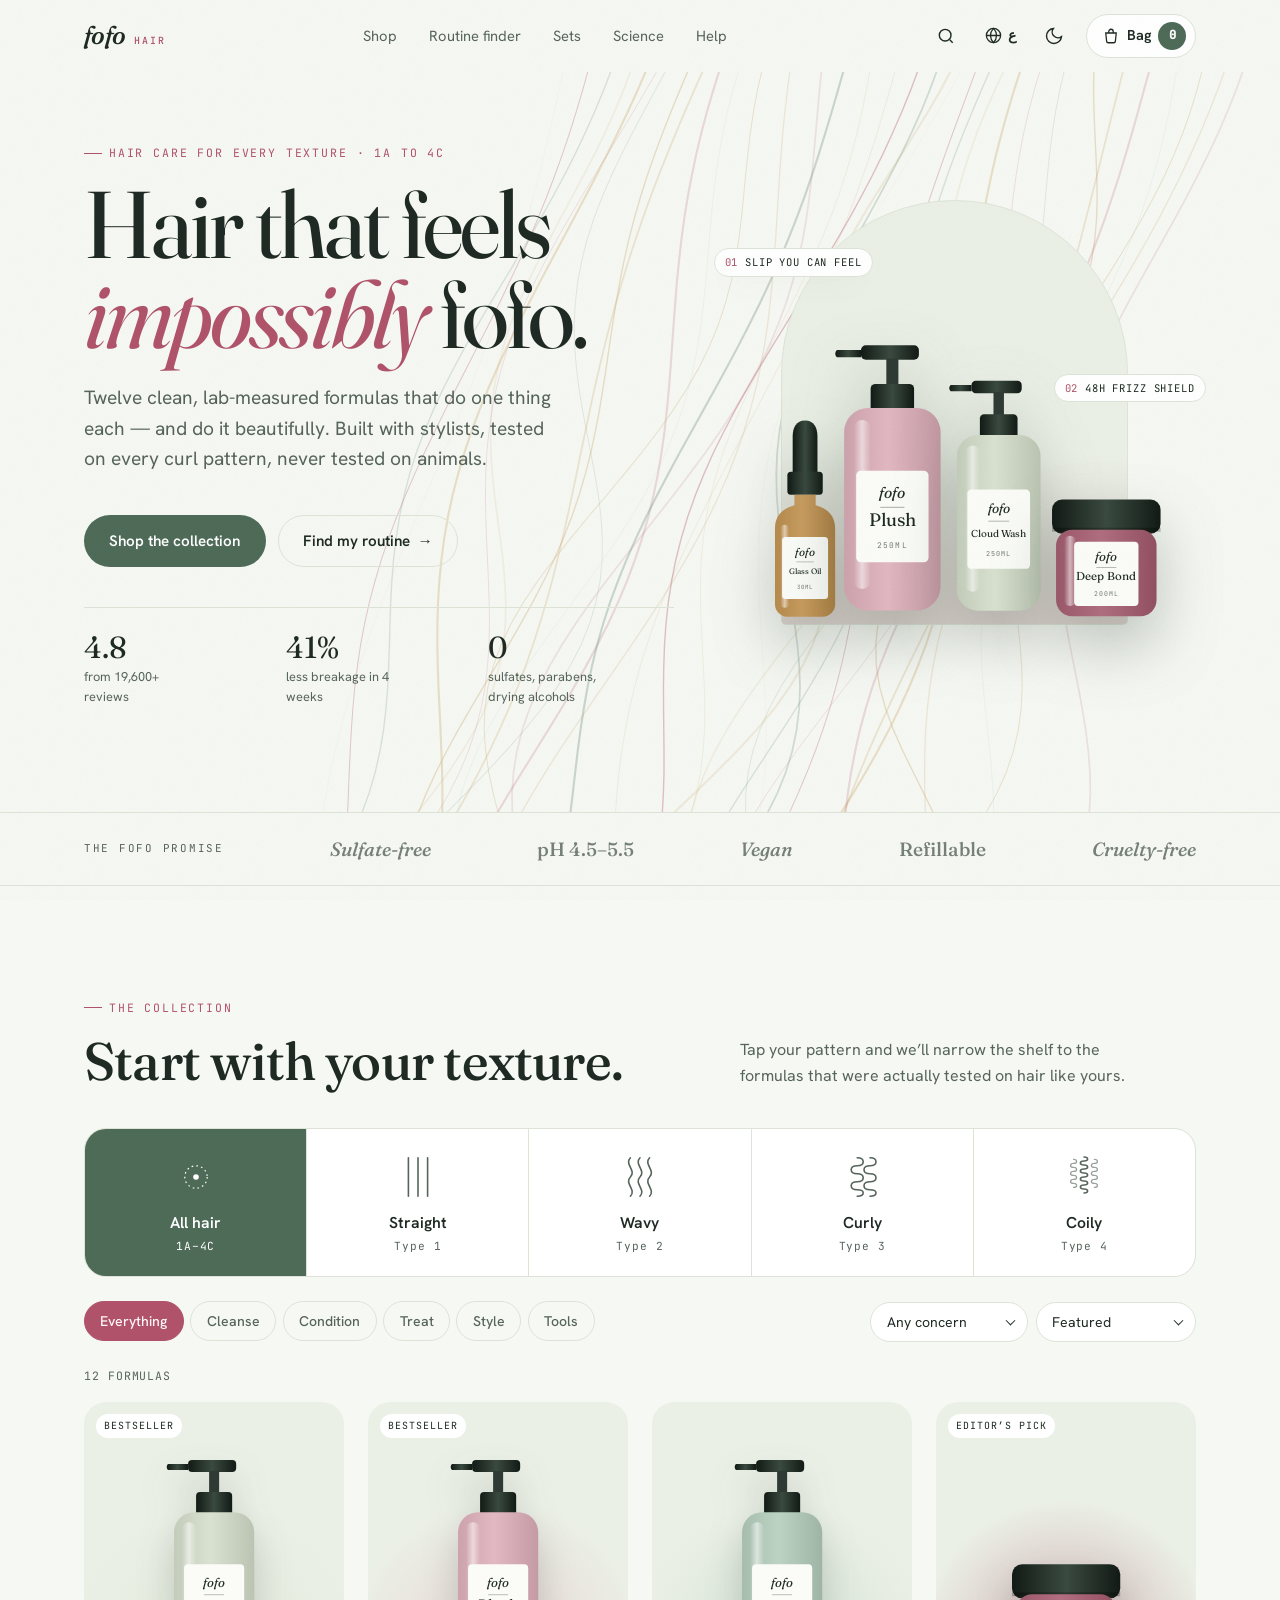
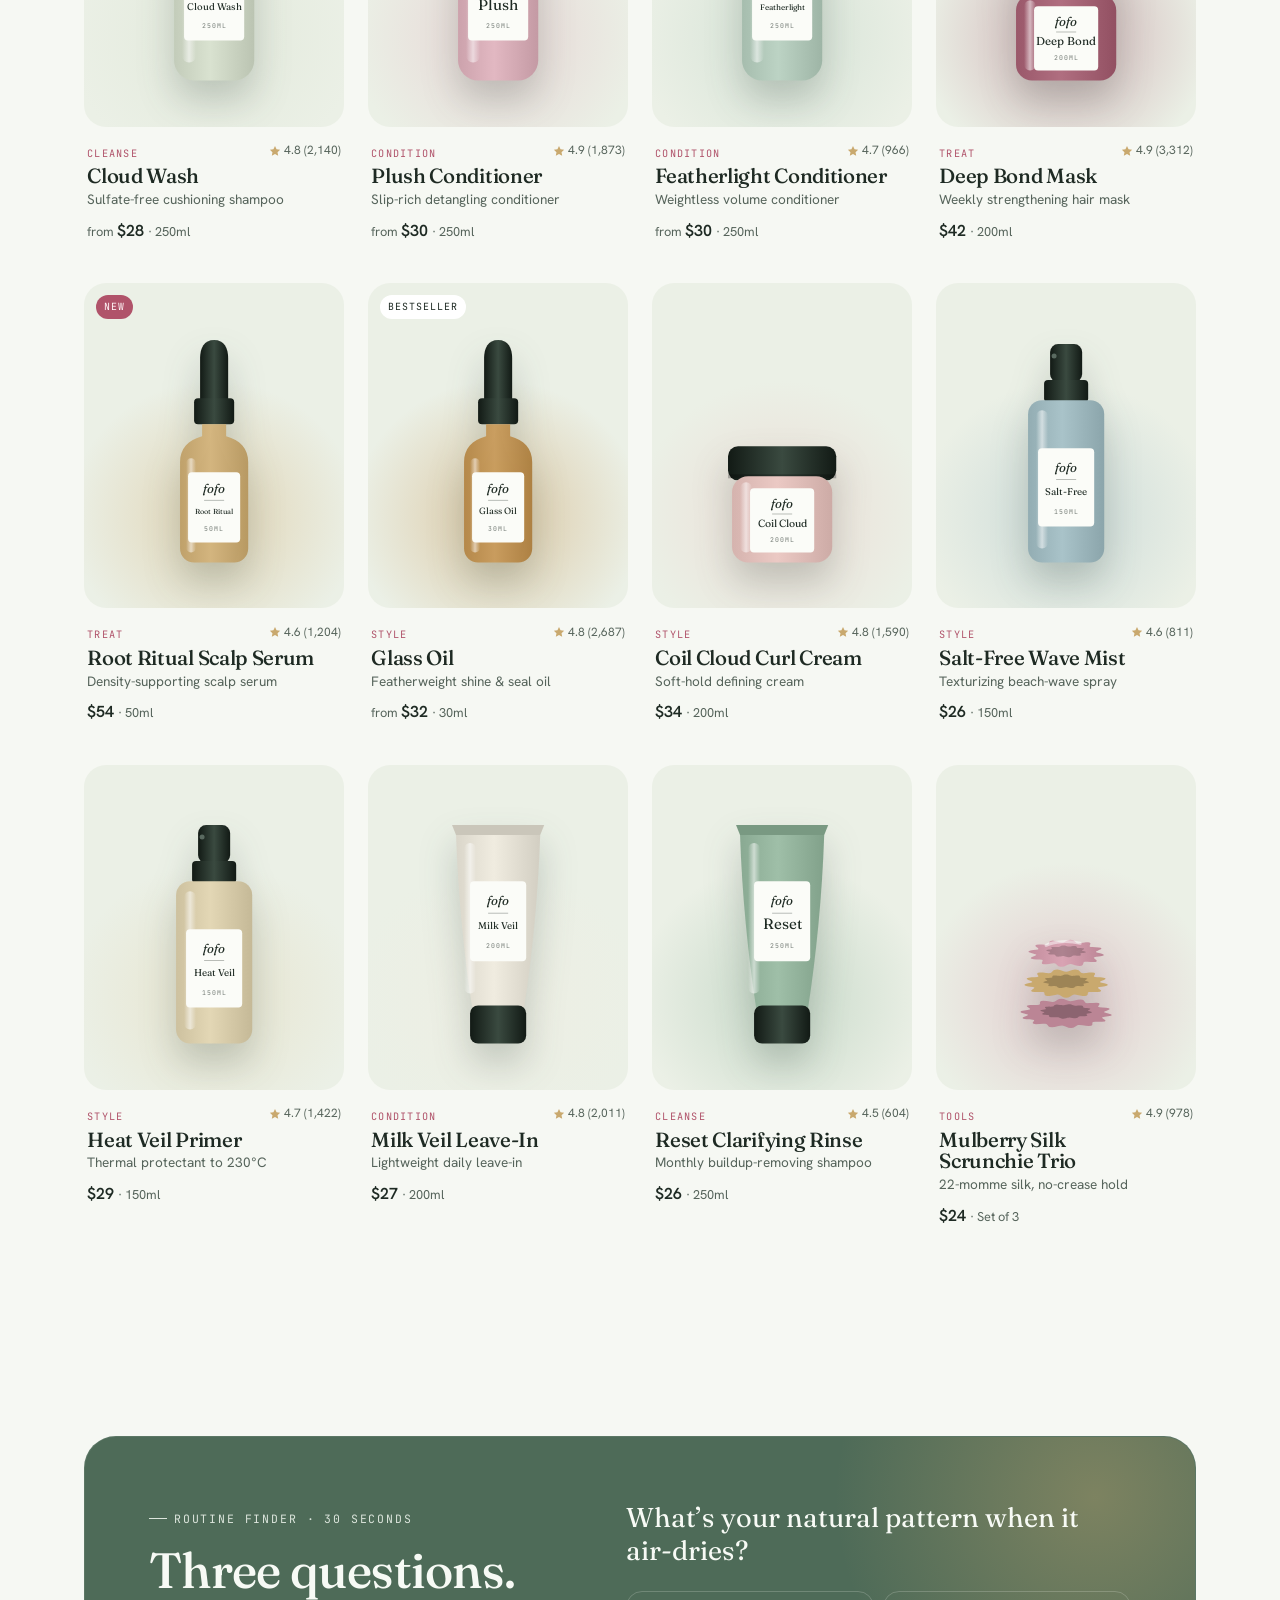
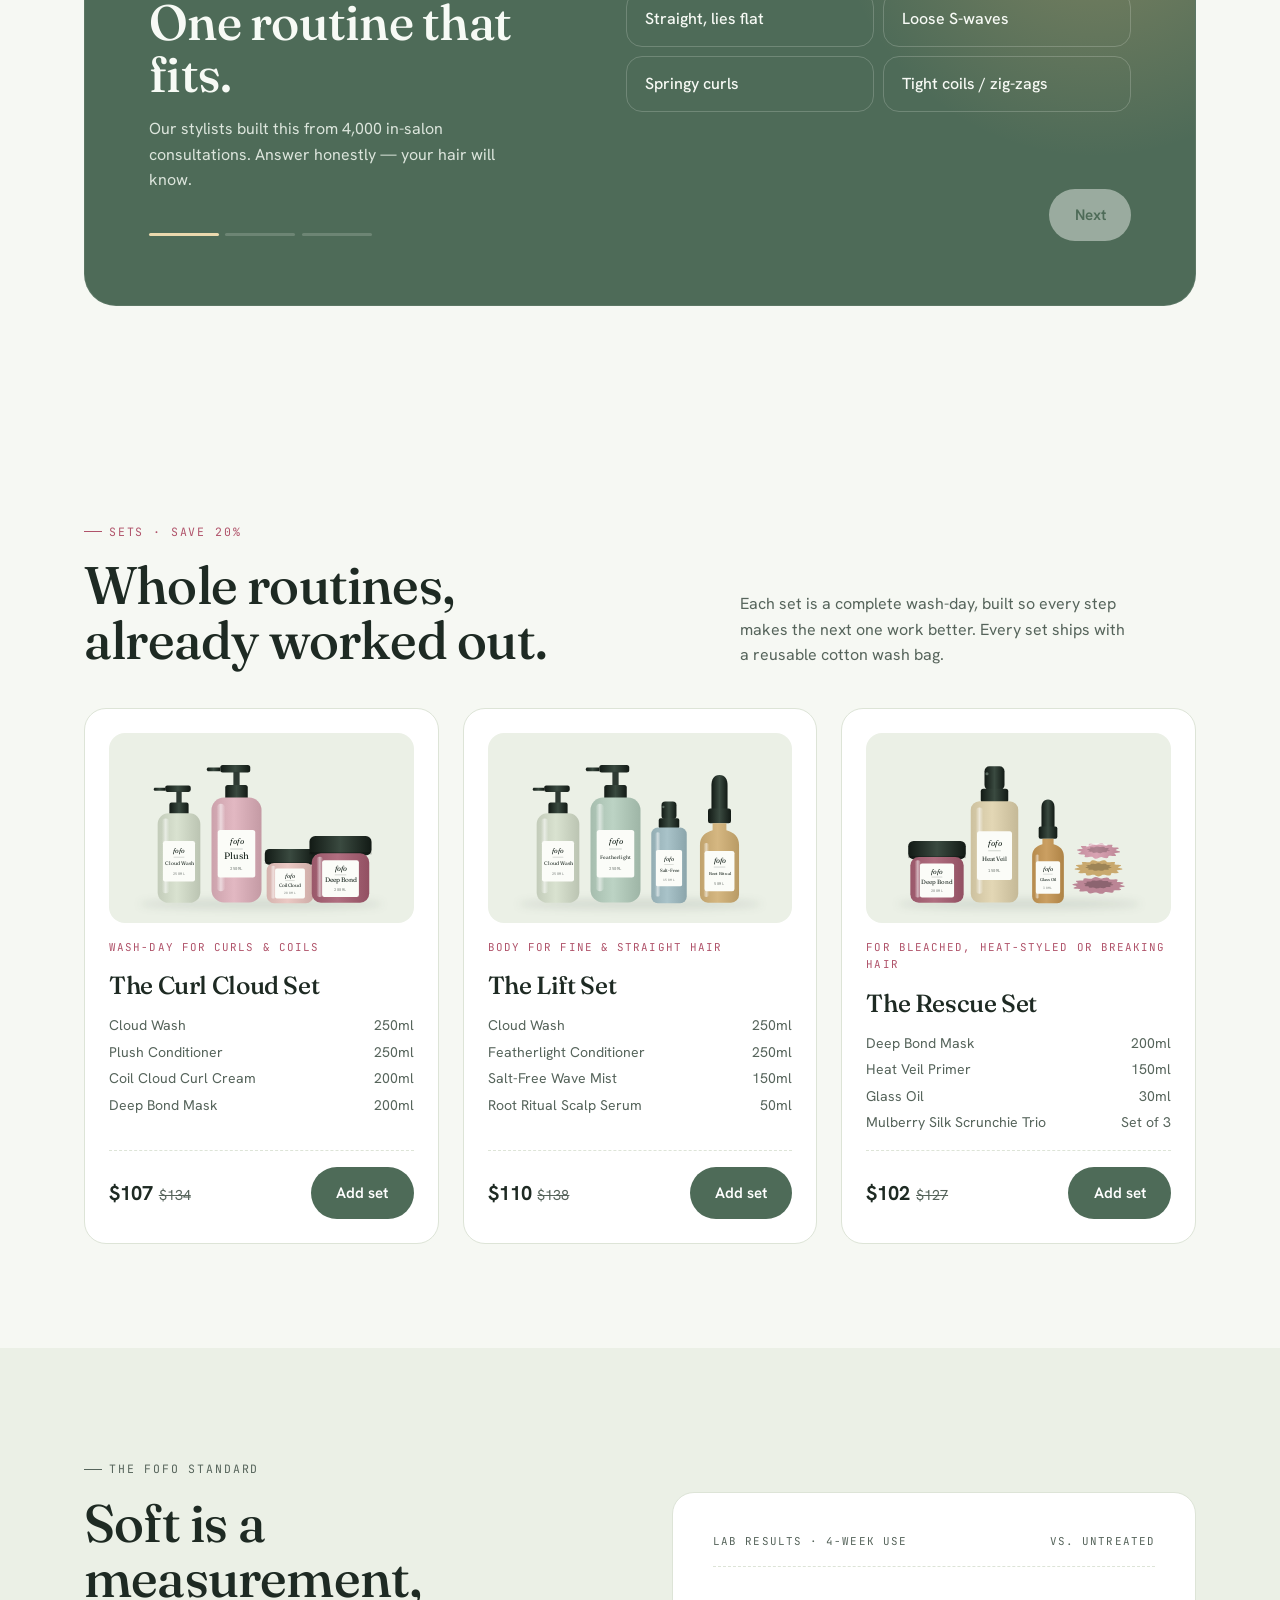
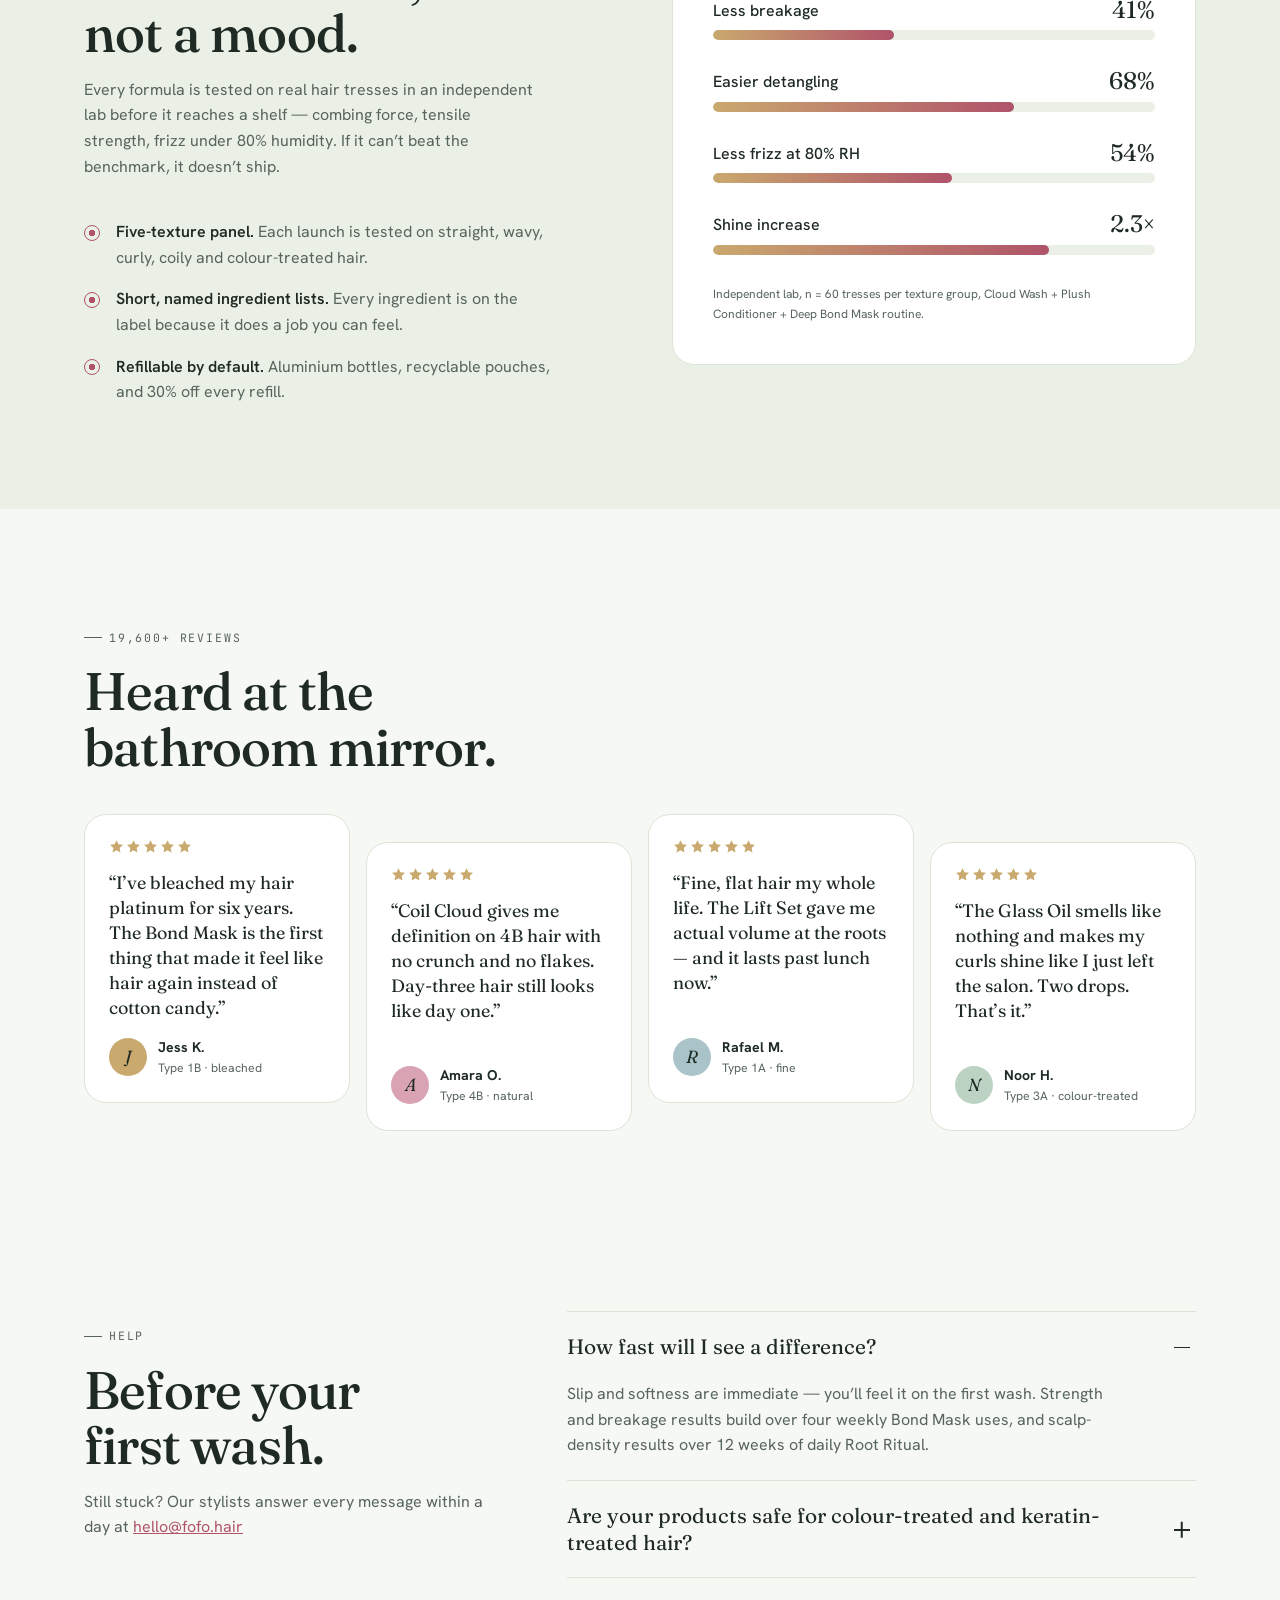
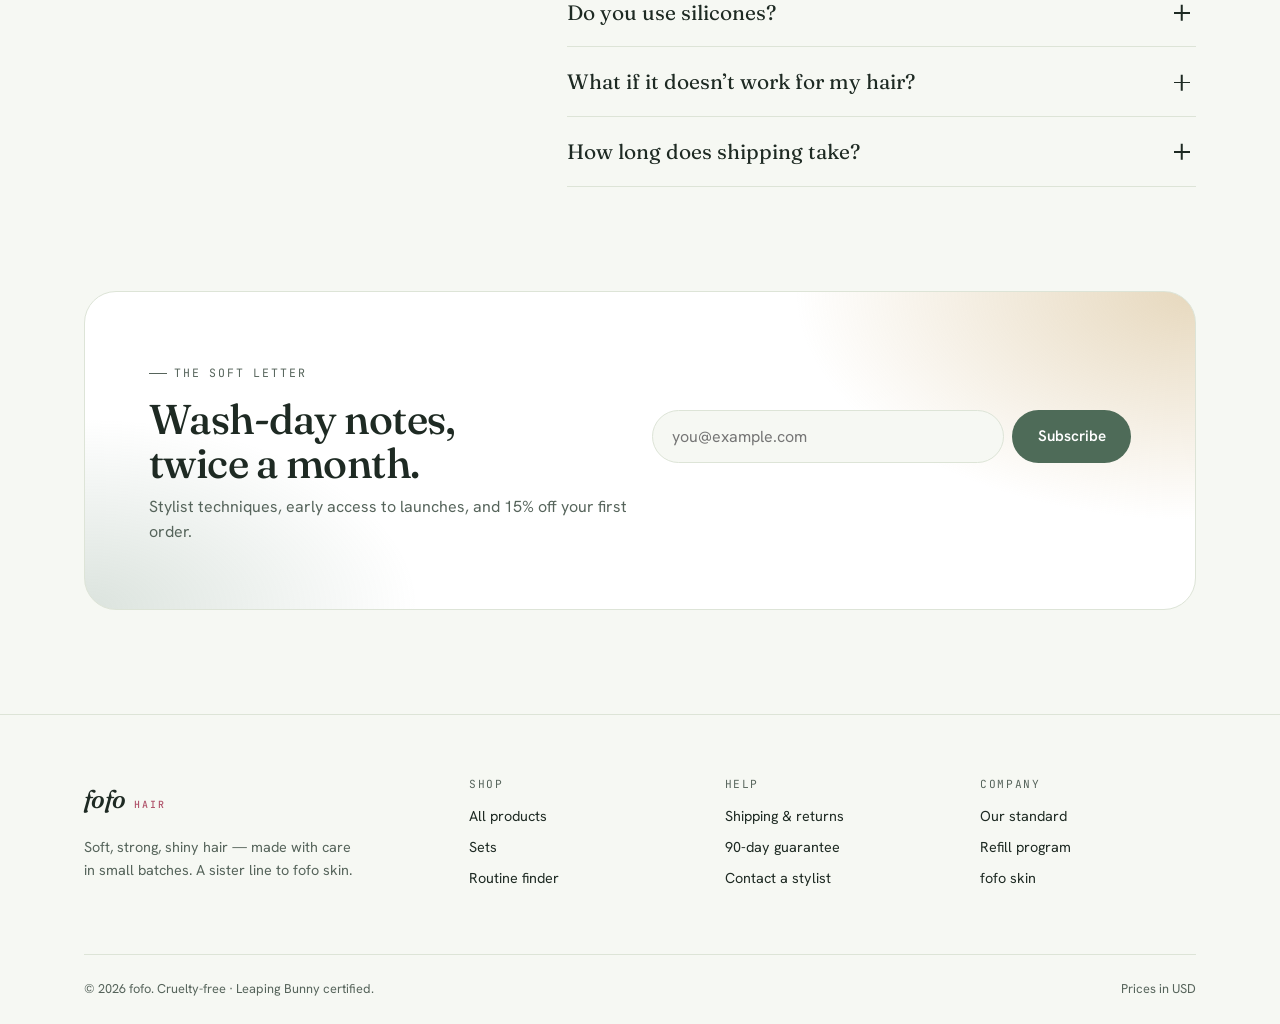
==== commit b0244222: "Remove the announcement bar above the fofo hair header Free shipping and the guarantee are still sho" ====
--- a/hair/index.html
+++ b/hair/index.html
@@ -19,16 +19,6 @@
 <body>
 
 <a class="skip-link" href="#main" data-i18n="skip">Skip to content</a>
-
-<div class="announce" role="region" aria-label="Announcement" data-i18n-attr="aria-label:ann.label">
-  <div class="announce-track">
-    <span data-i18n="ann.1">Free carbon-neutral shipping over $50</span>
-    <span aria-hidden="true">✦</span>
-    <span data-i18n="ann.2">90-day empty-bottle guarantee</span>
-    <span aria-hidden="true">✦</span>
-    <span data-i18n="ann.3">Sets save 20%, always</span>
-  </div>
-</div>
 
 <header class="site-header" id="top">
   <div class="wrap nav">
--- a/hair/styles.css
+++ b/hair/styles.css
@@ -112,13 +112,6 @@
 .btn-ghost-light{ background:transparent; color:var(--deep-ink); border-color:color-mix(in srgb, var(--deep-ink) 30%, transparent); }
 .btn-ghost-light:hover{ border-color:var(--deep-ink); }
 .btn.wide{ width:100%; }
-
-/* ---------- announce ---------- */
-.announce{ background:var(--fill); color:var(--fill-ink); font-size:.78rem; letter-spacing:.02em; overflow:hidden; }
-.announce-track{ display:flex; justify-content:center; gap:1.4rem; padding:.55rem 16px; white-space:nowrap; }
-.announce-track span:nth-child(n+3){ display:none; }
-@media (min-width:720px){ .announce-track span:nth-child(n+3){ display:inline; } }
-.announce-track [aria-hidden]{ color:var(--honey); }
 
 /* ---------- header ---------- */
 .site-header{
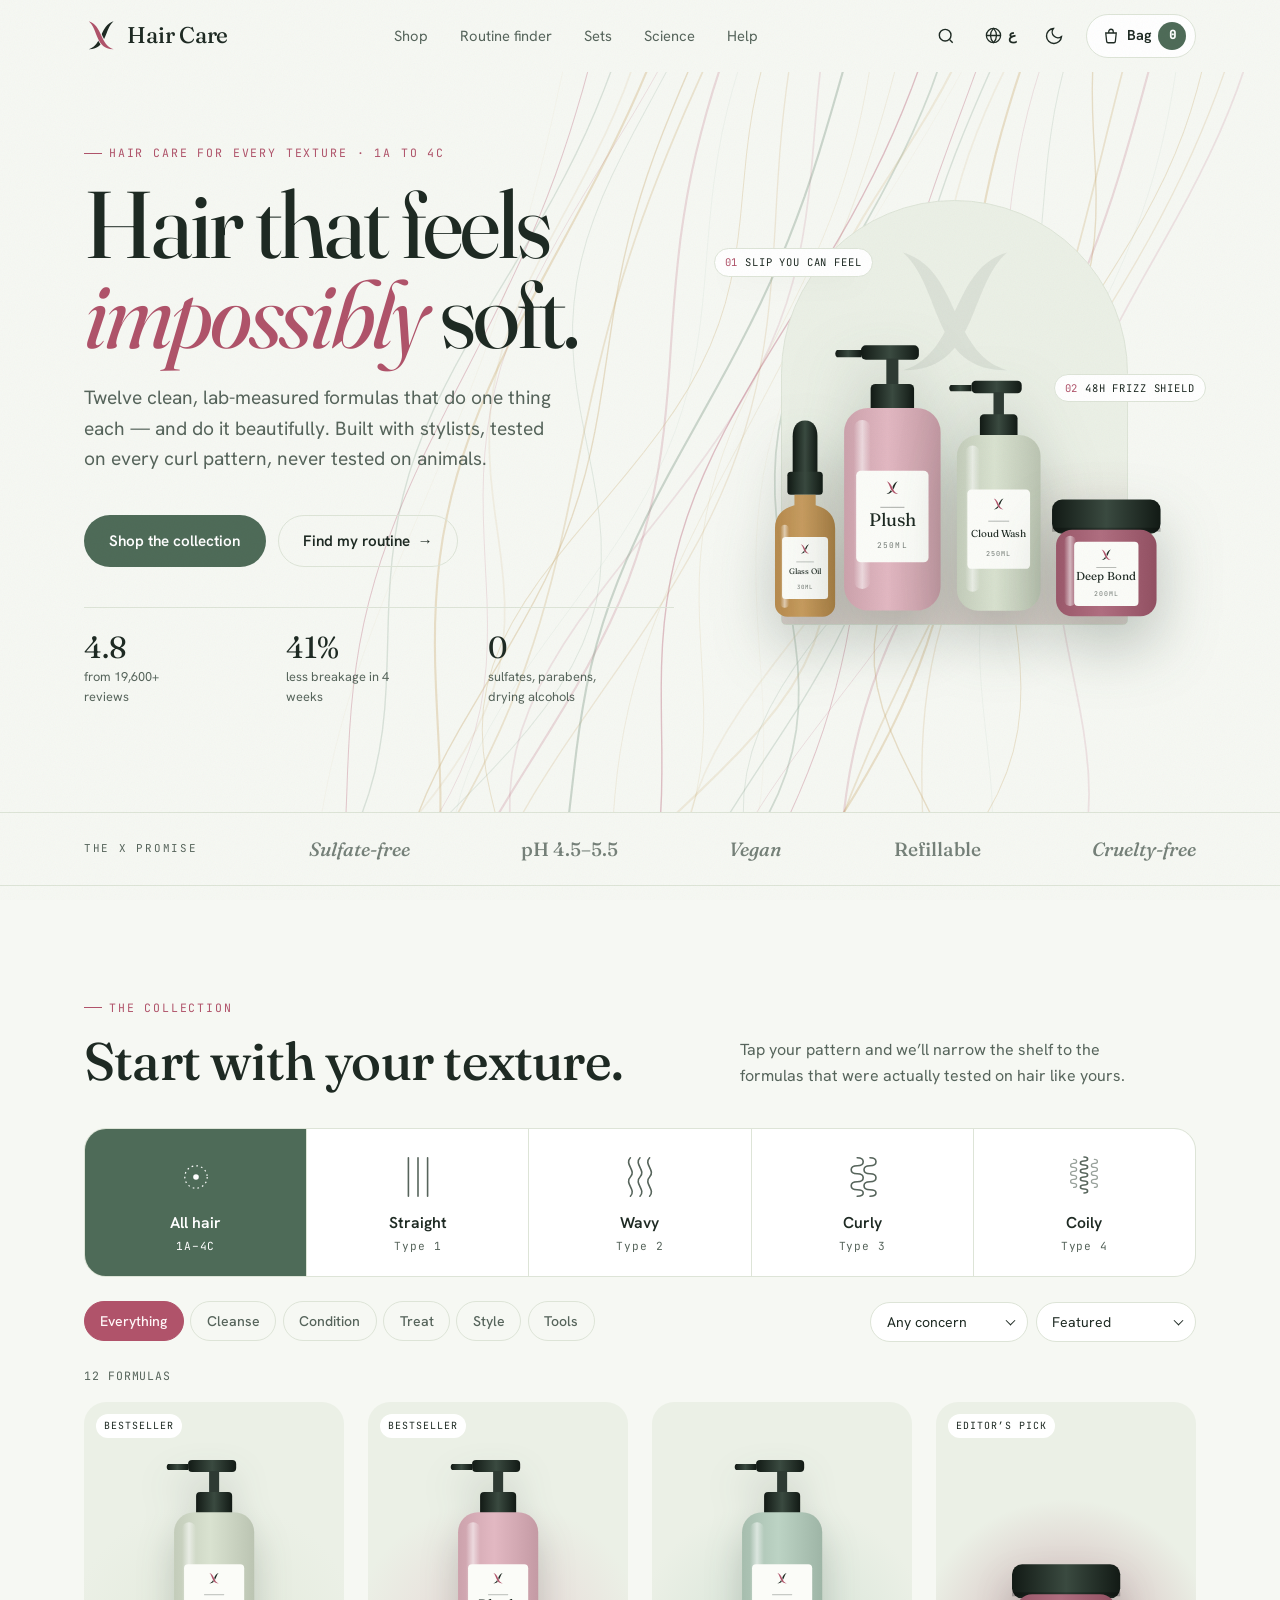
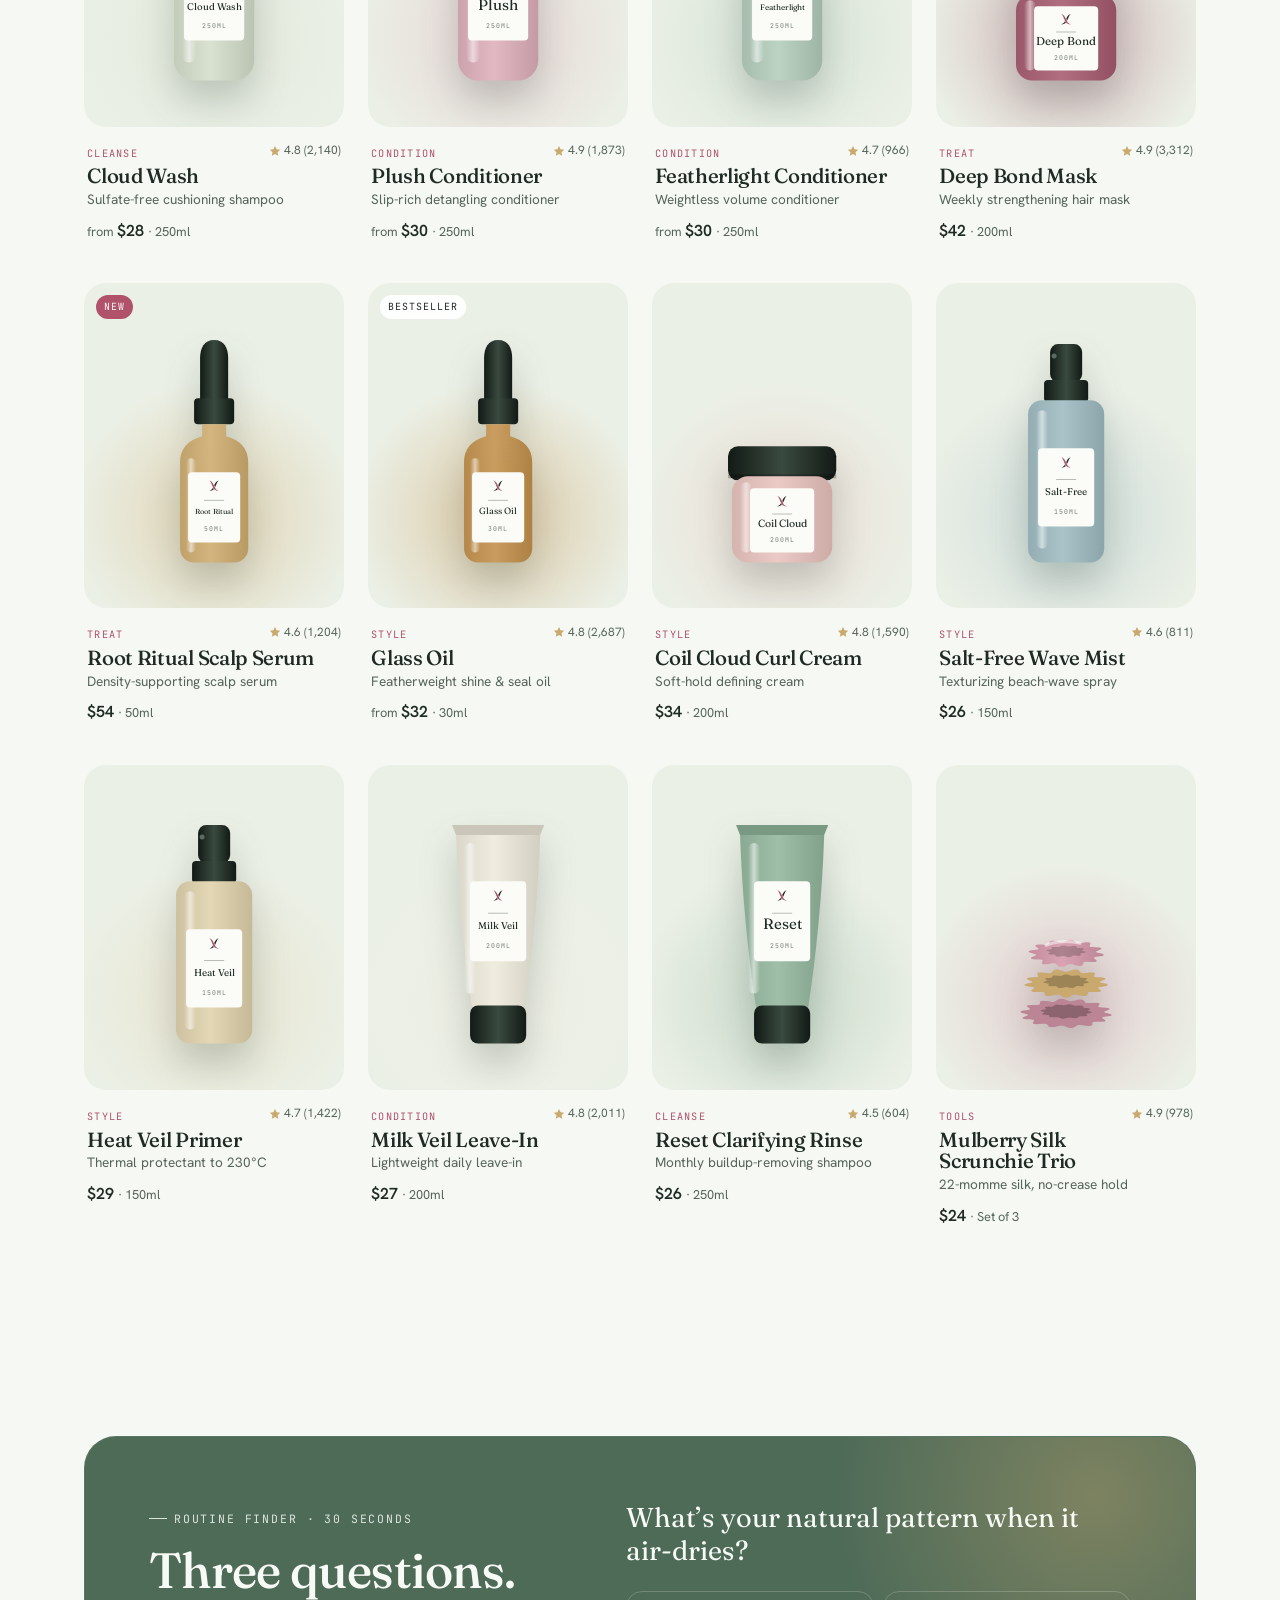
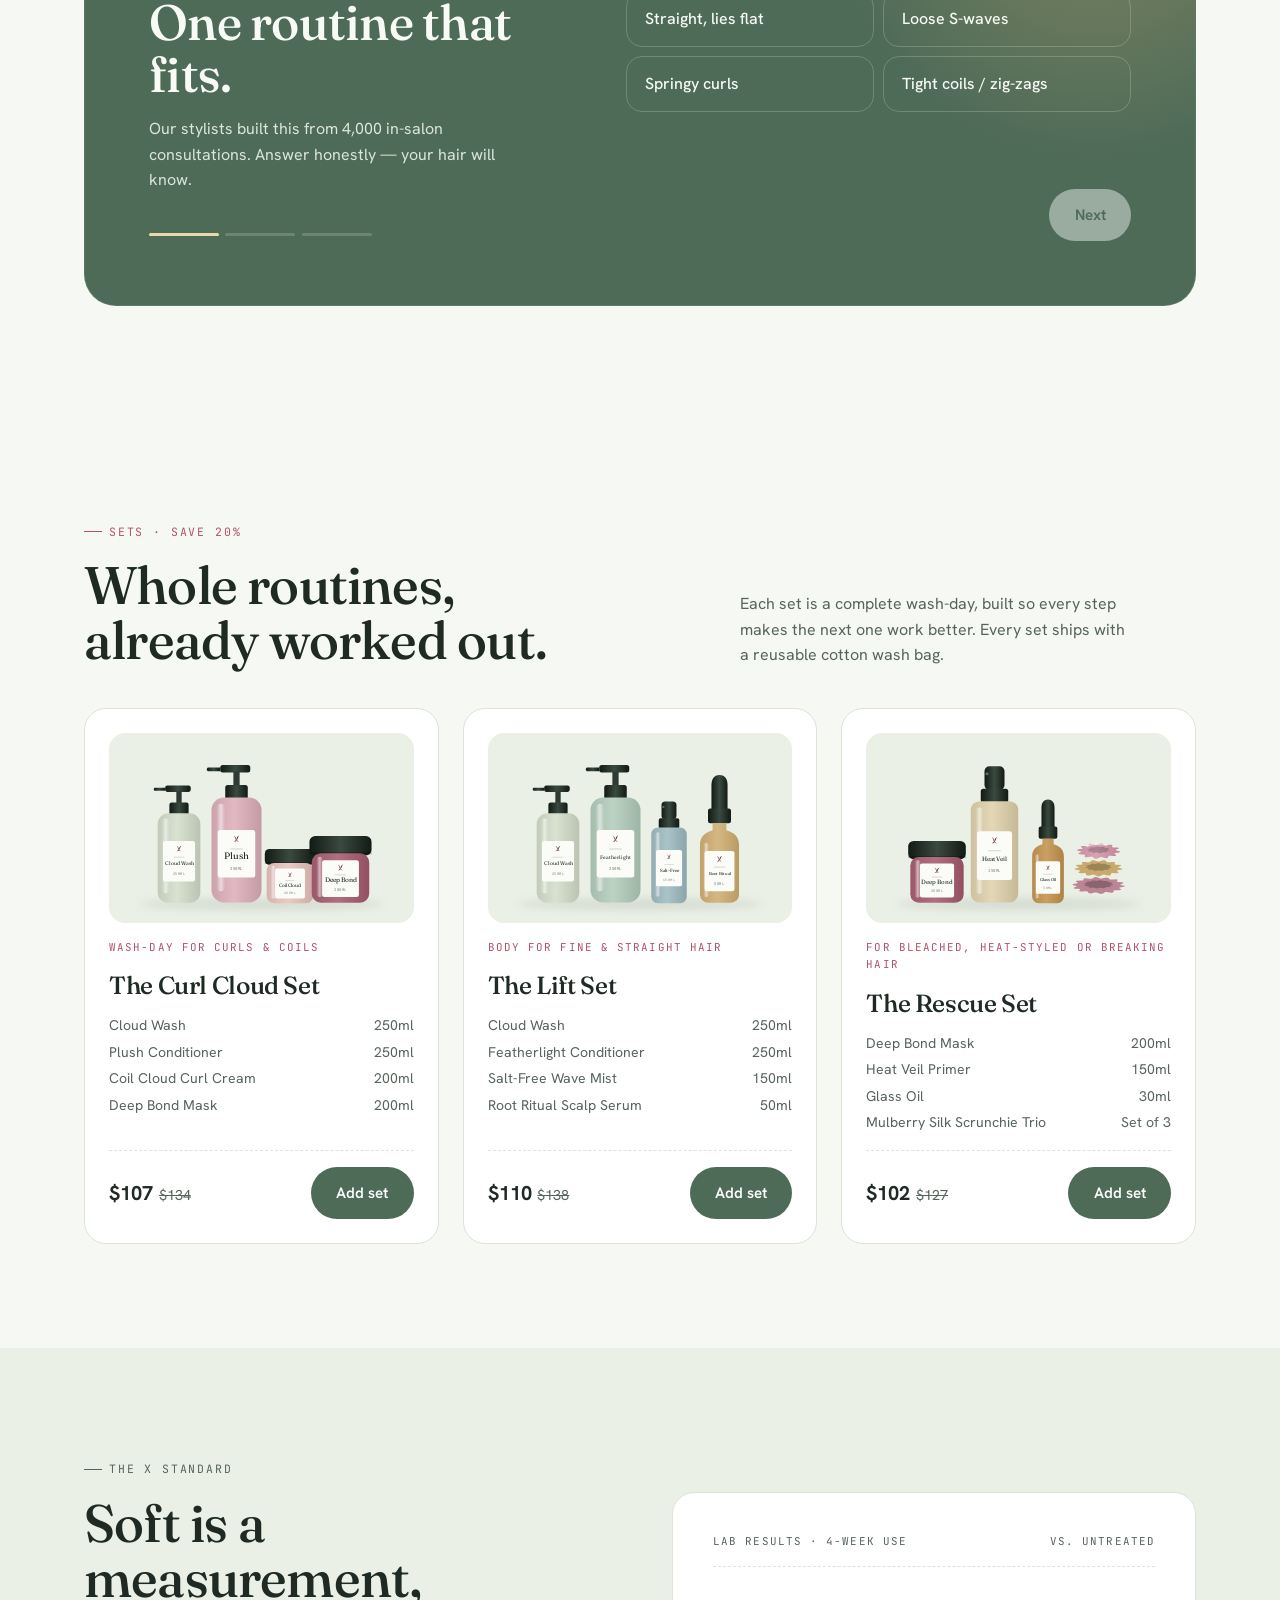
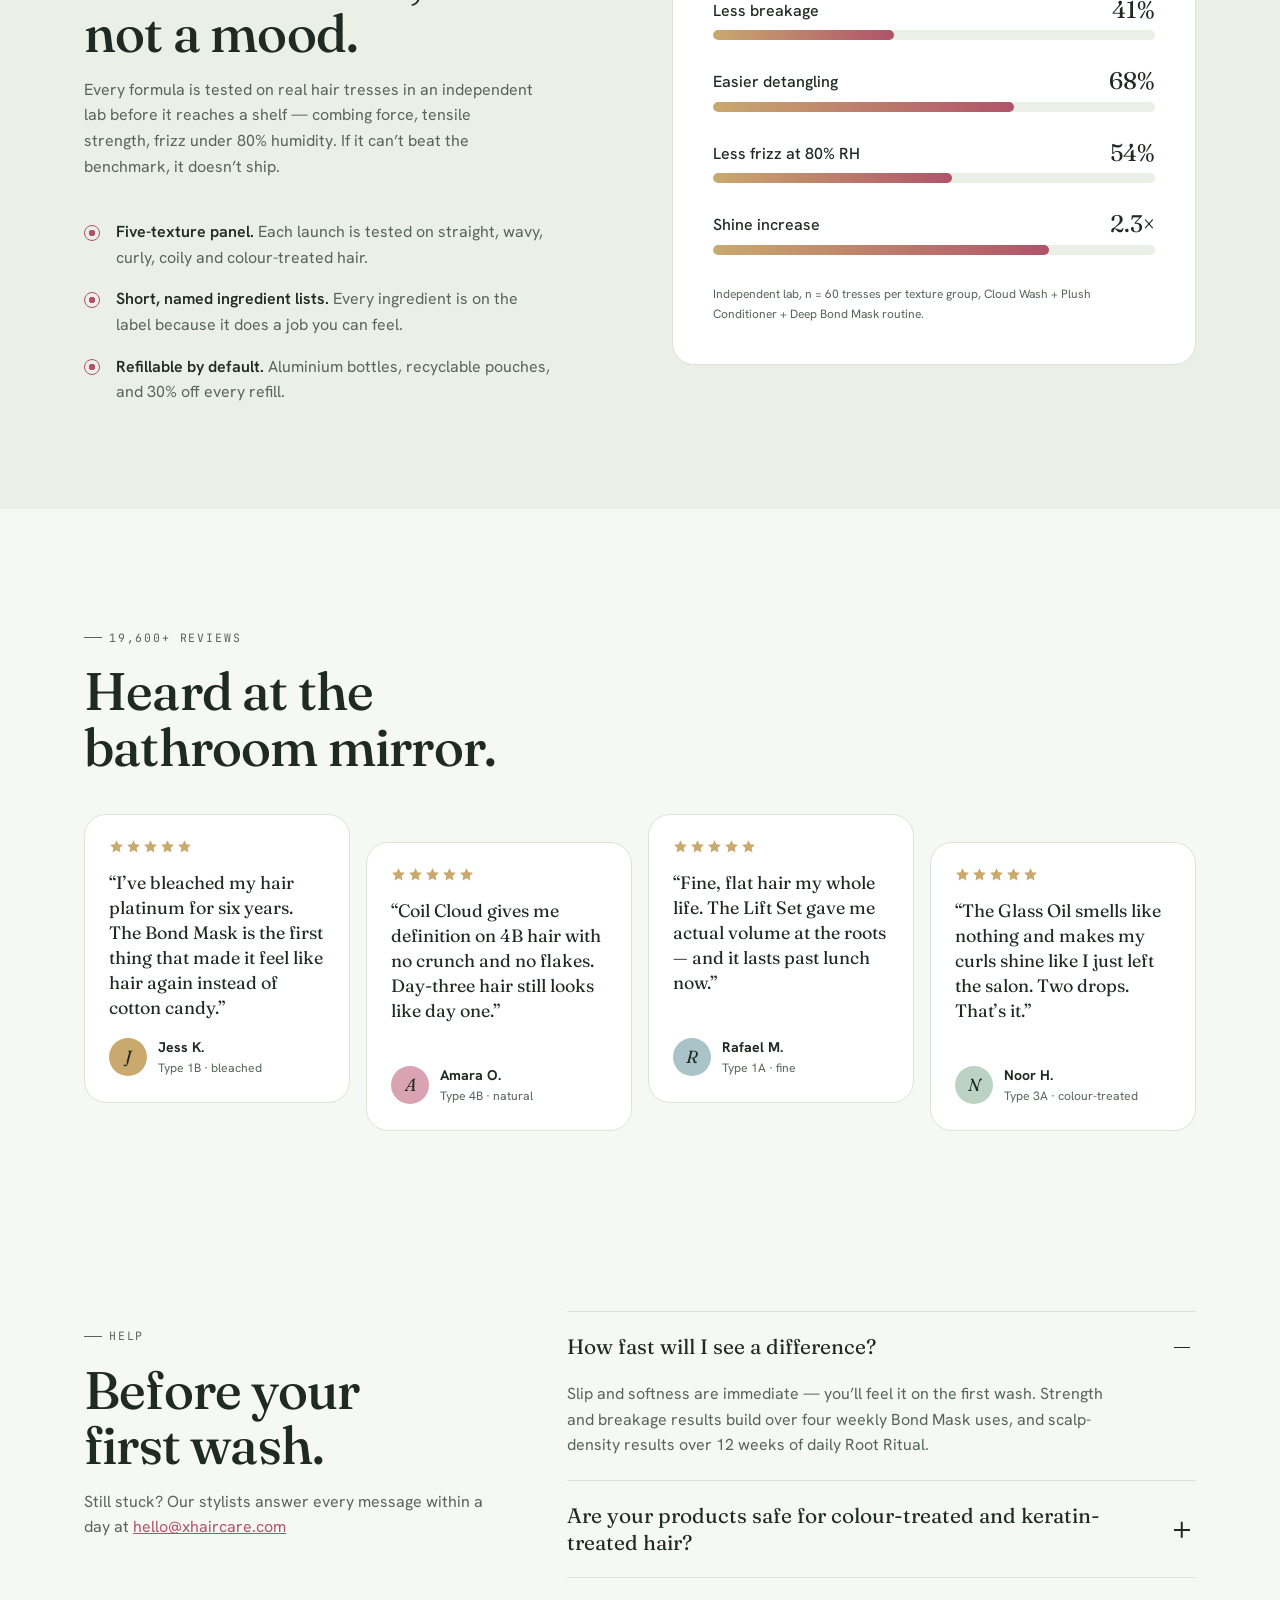
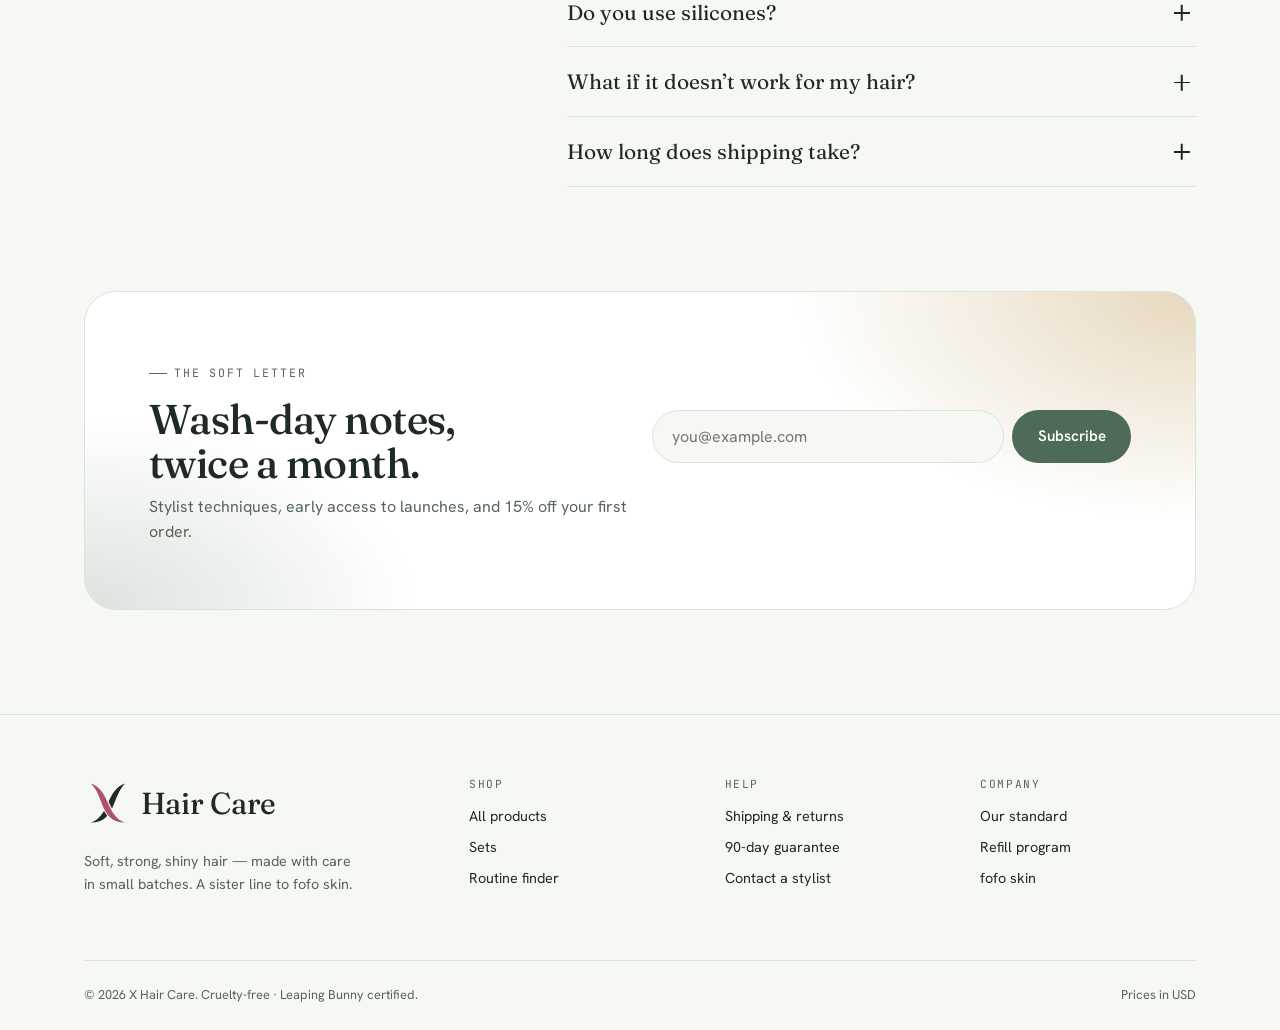
==== commit 49e1b38e: "Rename the hair store to X Hair Care and add its logo The logo is two hair strands woven into an X, " ====
--- a/hair/index.html
+++ b/hair/index.html
@@ -3,9 +3,10 @@
 <head>
 <meta charset="UTF-8">
 <meta name="viewport" content="width=device-width, initial-scale=1">
-<meta name="description" content="fofo hair — clean, lab-proven hair care for every texture from 1A to 4C. Shampoos, conditioners, bond masks, oils and scalp care.">
+<meta name="description" content="X Hair Care — clean, lab-proven hair care for every texture from 1A to 4C. Shampoos, conditioners, bond masks, oils and scalp care.">
 <meta name="theme-color" content="#F6F8F3">
-<title data-i18n="doc.title">fofo hair — the soft hair shop</title>
+<title data-i18n="doc.title">X Hair Care — clean hair care for every texture</title>
+<link rel="icon" href="../assets/x-hair-care-mark.svg" type="image/svg+xml">
 <script>
   try { if (localStorage.getItem('fofo-lang') === 'ar') { document.documentElement.lang = 'ar'; document.documentElement.dir = 'rtl'; } } catch (e) {}
 </script>
@@ -22,7 +23,7 @@
 
 <header class="site-header" id="top">
   <div class="wrap nav">
-    <a href="#top" class="logo" aria-label="fofo hair, home" data-i18n-attr="aria-label:logo.aria">fofo<span data-i18n="logo.sub">hair</span></a>
+    <a href="#top" class="logo" aria-label="X Hair Care, home" data-i18n-attr="aria-label:logo.aria"><svg class="logo-mark" viewBox="0 0 64 64" aria-hidden="true"><path d="M55 6 C29.7 13.3 34.3 50.7 9 58 C42.3 58.7 37.7 21.3 55 6Z" fill="currentColor"/><path class="logo-front" d="M9 6 C34.3 13.3 29.7 50.7 55 58 C21.7 58.7 26.3 21.3 9 6Z"/></svg><span class="logo-word" data-i18n="logo.word">Hair Care</span></a>
     <nav class="nav-links" aria-label="Primary" data-i18n-attr="aria-label:nav.aria">
       <a href="#shop" data-i18n="nav.shop">Shop</a>
       <a href="#finder" data-i18n="nav.finder">Routine finder</a>
@@ -58,7 +59,7 @@
     <div class="wrap hero-grid">
       <div class="hero-copy">
         <p class="eyebrow reveal" data-i18n="hero.eyebrow">Hair care for every texture · 1A to 4C</p>
-        <h1 class="reveal" style="--d:.08s" data-i18n="hero.h1">Hair that feels<br><em>impossibly</em> fofo.</h1>
+        <h1 class="reveal" style="--d:.08s" data-i18n="hero.h1">Hair that feels<br><em>impossibly</em> soft.</h1>
         <p class="lede reveal" style="--d:.16s" data-i18n="hero.lede">Twelve clean, lab-measured formulas that do one thing each — and do it beautifully. Built with stylists, tested on every curl pattern, never tested on animals.</p>
         <div class="hero-actions reveal" style="--d:.24s">
           <a href="#shop" class="btn btn-solid" data-i18n="hero.cta1">Shop the collection</a>
@@ -75,9 +76,9 @@
   </section>
 
   <!-- ============ PROMISE ============ -->
-  <div class="press" aria-label="The fofo promise" data-i18n-attr="aria-label:press.aria">
+  <div class="press" aria-label="The X promise" data-i18n-attr="aria-label:press.aria">
     <div class="wrap press-row">
-      <span class="press-label" data-i18n="press.label">The fofo promise</span>
+      <span class="press-label" data-i18n="press.label">The X promise</span>
       <span class="press-name" style="font-style:italic" data-i18n="press.1">Sulfate-free</span>
       <span class="press-name" data-i18n="press.2">pH 4.5–5.5</span>
       <span class="press-name" style="font-style:italic" data-i18n="press.3">Vegan</span>
@@ -236,7 +237,7 @@
   <section id="science" class="science">
     <div class="wrap science-grid">
       <div class="science-copy">
-        <p class="eyebrow" data-i18n="sci.eyebrow">The fofo standard</p>
+        <p class="eyebrow" data-i18n="sci.eyebrow">The X standard</p>
         <h2 data-i18n="sci.h2">Soft is a measurement, not a mood.</h2>
         <p data-i18n="sci.p">Every formula is tested on real hair tresses in an independent lab before it reaches a shelf — combing force, tensile strength, frizz under 80% humidity. If it can’t beat the benchmark, it doesn’t ship.</p>
         <ul class="standard">
@@ -294,7 +295,7 @@
       <div class="section-head">
         <p class="eyebrow" data-i18n="faq.eyebrow">Help</p>
         <h2 data-i18n="faq.h2">Before your first wash.</h2>
-        <p><span data-i18n="faq.p">Still stuck? Our stylists answer every message within a day at</span> <a href="mailto:hello@fofo.hair">hello@fofo.hair</a></p>
+        <p><span data-i18n="faq.p">Still stuck? Our stylists answer every message within a day at</span> <a href="mailto:hello@xhaircare.com">hello@xhaircare.com</a></p>
       </div>
       <div class="faq">
         <details open>
@@ -346,7 +347,7 @@
   <div class="wrap">
     <div class="foot-grid">
       <div>
-        <a href="#top" class="logo">fofo<span data-i18n="logo.sub">hair</span></a>
+        <a href="#top" class="logo logo-lg" aria-label="X Hair Care, home" data-i18n-attr="aria-label:logo.aria"><svg class="logo-mark" viewBox="0 0 64 64" aria-hidden="true"><path d="M55 6 C29.7 13.3 34.3 50.7 9 58 C42.3 58.7 37.7 21.3 55 6Z" fill="currentColor"/><path class="logo-front" d="M9 6 C34.3 13.3 29.7 50.7 55 58 C21.7 58.7 26.3 21.3 9 6Z"/></svg><span class="logo-word" data-i18n="logo.word">Hair Care</span></a>
         <p><span data-i18n="foot.p">Soft, strong, shiny hair — made with care in small batches. A sister line to</span> <a href="../index.html" data-i18n="foot.skin">fofo skin</a>.</p>
       </div>
       <nav aria-label="Shop" data-i18n-attr="aria-label:foot.shop">
@@ -359,7 +360,7 @@
         <h3 data-i18n="foot.help">Help</h3>
         <a href="#faq" data-i18n="foot.ship">Shipping &amp; returns</a>
         <a href="#faq" data-i18n="foot.guarantee">90-day guarantee</a>
-        <a href="mailto:hello@fofo.hair" data-i18n="foot.contact">Contact a stylist</a>
+        <a href="mailto:hello@xhaircare.com" data-i18n="foot.contact">Contact a stylist</a>
       </nav>
       <nav aria-label="Company" data-i18n-attr="aria-label:foot.company">
         <h3 data-i18n="foot.company">Company</h3>
@@ -369,7 +370,7 @@
       </nav>
     </div>
     <div class="foot-base">
-      <span data-i18n="foot.copy">© 2026 fofo. Cruelty-free · Leaping Bunny certified.</span>
+      <span data-i18n="foot.copy">© 2026 X Hair Care. Cruelty-free · Leaping Bunny certified.</span>
       <span data-i18n="foot.usd">Prices in USD</span>
     </div>
   </div>
--- a/hair/styles.css
+++ b/hair/styles.css
@@ -1,5 +1,5 @@
 /* ==========================================================
-   fofo hair — store styles
+   X Hair Care — store styles
    ========================================================== */
 
 @font-face{ font-family:'Fraunces Var'; font-style:normal; font-weight:300 700; font-display:swap; src:url(../assets/fonts/fraunces-var.woff2) format('woff2'); }
@@ -29,7 +29,6 @@
   --font-display:'Fraunces Var', Georgia, 'Times New Roman', serif;
   --font-body:'Hanken Var', -apple-system, 'Segoe UI', sans-serif;
   --font-mono:'JetBrains Var', ui-monospace, Menlo, monospace;
-  --font-logo:'Fraunces Var', Georgia, serif;
   --dir:1;
   --start:left;
 
@@ -122,11 +121,28 @@
 }
 .site-header.scrolled{ border-bottom-color:var(--line); }
 .nav{ display:flex; align-items:center; justify-content:space-between; gap:var(--s2); padding-block:.85rem; }
-.logo{
-  font-family:var(--font-display); font-style:italic; font-size:1.6rem; font-weight:500;
-  text-decoration:none; letter-spacing:-.02em; display:inline-flex; align-items:baseline; gap:.3em;
-}
-.logo span{ font-family:var(--font-mono); font-style:normal; font-size:.62rem; letter-spacing:.2em; text-transform:uppercase; color:var(--accent); }
+.logo{ display:inline-flex; align-items:center; gap:.55rem; text-decoration:none; color:var(--ink); }
+.logo-mark{ height:2.15rem; width:auto; flex:none; overflow:visible; transition:transform .5s var(--ease); }
+.logo-front{ fill:var(--accent); stroke:var(--bg); stroke-width:3; stroke-linejoin:round; paint-order:stroke; }
+.logo:hover .logo-mark{ transform:rotate(-6deg) scale(1.04); }
+.logo-word{ font-family:var(--font-display); font-weight:450; font-size:1.42rem; letter-spacing:-.01em; line-height:1; white-space:nowrap; }
+.logo-lg .logo-mark{ height:3rem; }
+.logo-lg .logo-word{ font-size:1.9rem; }
+html[lang="ar"] .logo-word{ font-weight:700; font-size:1.3rem; }
+html[lang="ar"] .logo-lg .logo-word{ font-size:1.7rem; }
+.logo, .icon-btn, .bag-btn{ flex:none; }
+@media (max-width:480px){
+  .nav{ gap:.5rem; }
+  .nav-actions{ gap:0; }
+  .icon-btn{ width:40px; }
+  .lang-btn{ padding-inline:.5rem; }
+  .lang-btn svg{ display:none; }
+  .bag-btn{ padding-inline:.6rem .4rem; margin-inline-start:.15rem; }
+  .logo{ gap:.45rem; }
+  .logo-mark{ height:1.85rem; }
+  .logo-word{ font-size:1.18rem; }
+  html[lang="ar"] .logo-word{ font-size:1.02rem; }
+}
 .nav-links{ display:none; gap:2rem; font-size:.92rem; }
 .nav-links a{ text-decoration:none; color:var(--ink-soft); position:relative; transition:color .2s ease; }
 .nav-links a::after{ content:""; position:absolute; left:0; right:0; bottom:-4px; height:1px; background:currentColor; transform:scaleX(0); transform-origin:var(--start, left); transition:transform .3s var(--ease); }
@@ -184,6 +200,8 @@
   content:""; position:absolute; inset:auto 0 0; height:40%;
   background:linear-gradient(to top, color-mix(in srgb, var(--accent) 16%, transparent), transparent);
 }
+.hero-stage .arch-mark{ position:absolute; z-index:1; top:12%; left:50%; width:30%; transform:translateX(-50%); color:var(--ink); opacity:.07; }
+.hero-stage .arch-mark .logo-front{ fill:var(--ink); stroke:none; }
 .hero-stage .bottle{ position:absolute; bottom:10%; filter:drop-shadow(0 28px 30px hsl(var(--shadow)/.28)); }
 .hero-stage .b1{ left:22%; width:30%; z-index:2; }
 .hero-stage .b2{ left:46%; width:26%; z-index:3; }
@@ -523,11 +541,11 @@
 .sizes{ display:flex; gap:.5rem; flex-wrap:wrap; }
 .sizes label{ position:relative; }
 .sizes input{ position:absolute; opacity:0; }
-.sizes span{
+.sizes input + span{
   display:flex; flex-direction:column; min-width:96px; padding:.6em 1em; border:1px solid var(--line); border-radius:14px; cursor:pointer;
   font-size:.82rem; color:var(--ink-soft); transition:all .2s ease;
 }
-.sizes span b{ color:var(--ink); font-size:.95rem; }
+.sizes input + span b{ color:var(--ink); font-size:.95rem; }
 .sizes input:checked + span{ border-color:var(--ink); box-shadow:inset 0 0 0 1px var(--ink); }
 .sizes input:focus-visible + span{ outline:2px solid var(--accent); outline-offset:2px; }
 .buy-row{ display:flex; gap:.6rem; align-items:stretch; }
@@ -627,7 +645,6 @@
    ========================================================== */
 .lang-btn{ width:auto; padding-inline:.7rem; gap:.35rem; display:inline-flex; align-items:center; border-radius:100px; font-weight:600; font-size:.85rem; }
 .lang-btn .lang-code{ font-family:var(--font-body); }
-.logo{ font-family:var(--font-logo); }
 html[dir="rtl"]{ --dir:-1; --start:right; }
 html[lang="ar"]{
   --font-display:'Amiri', 'Fraunces Var', Georgia, serif;
@@ -635,7 +652,7 @@
   --font-mono:'IBM Plex Sans Arabic', 'JetBrains Var', Tahoma, monospace;
 }
 html[lang="ar"] body{ line-height:1.8; }
-html[lang="ar"] *:not(.logo):not(.logo *){ letter-spacing:0 !important; }
+html[lang="ar"] *{ letter-spacing:0 !important; }
 html[lang="ar"] h1, html[lang="ar"] h2, html[lang="ar"] h3{ line-height:1.35; font-weight:700; }
 html[lang="ar"] .hero h1{ font-size:clamp(2.6rem, 6.6vw, 5.2rem); line-height:1.45; font-weight:400; margin-block:var(--s3); }
 html[lang="ar"] em, html[lang="ar"] .press-name, html[lang="ar"] .av, html[lang="ar"] .meaning-word{ font-style:normal; }
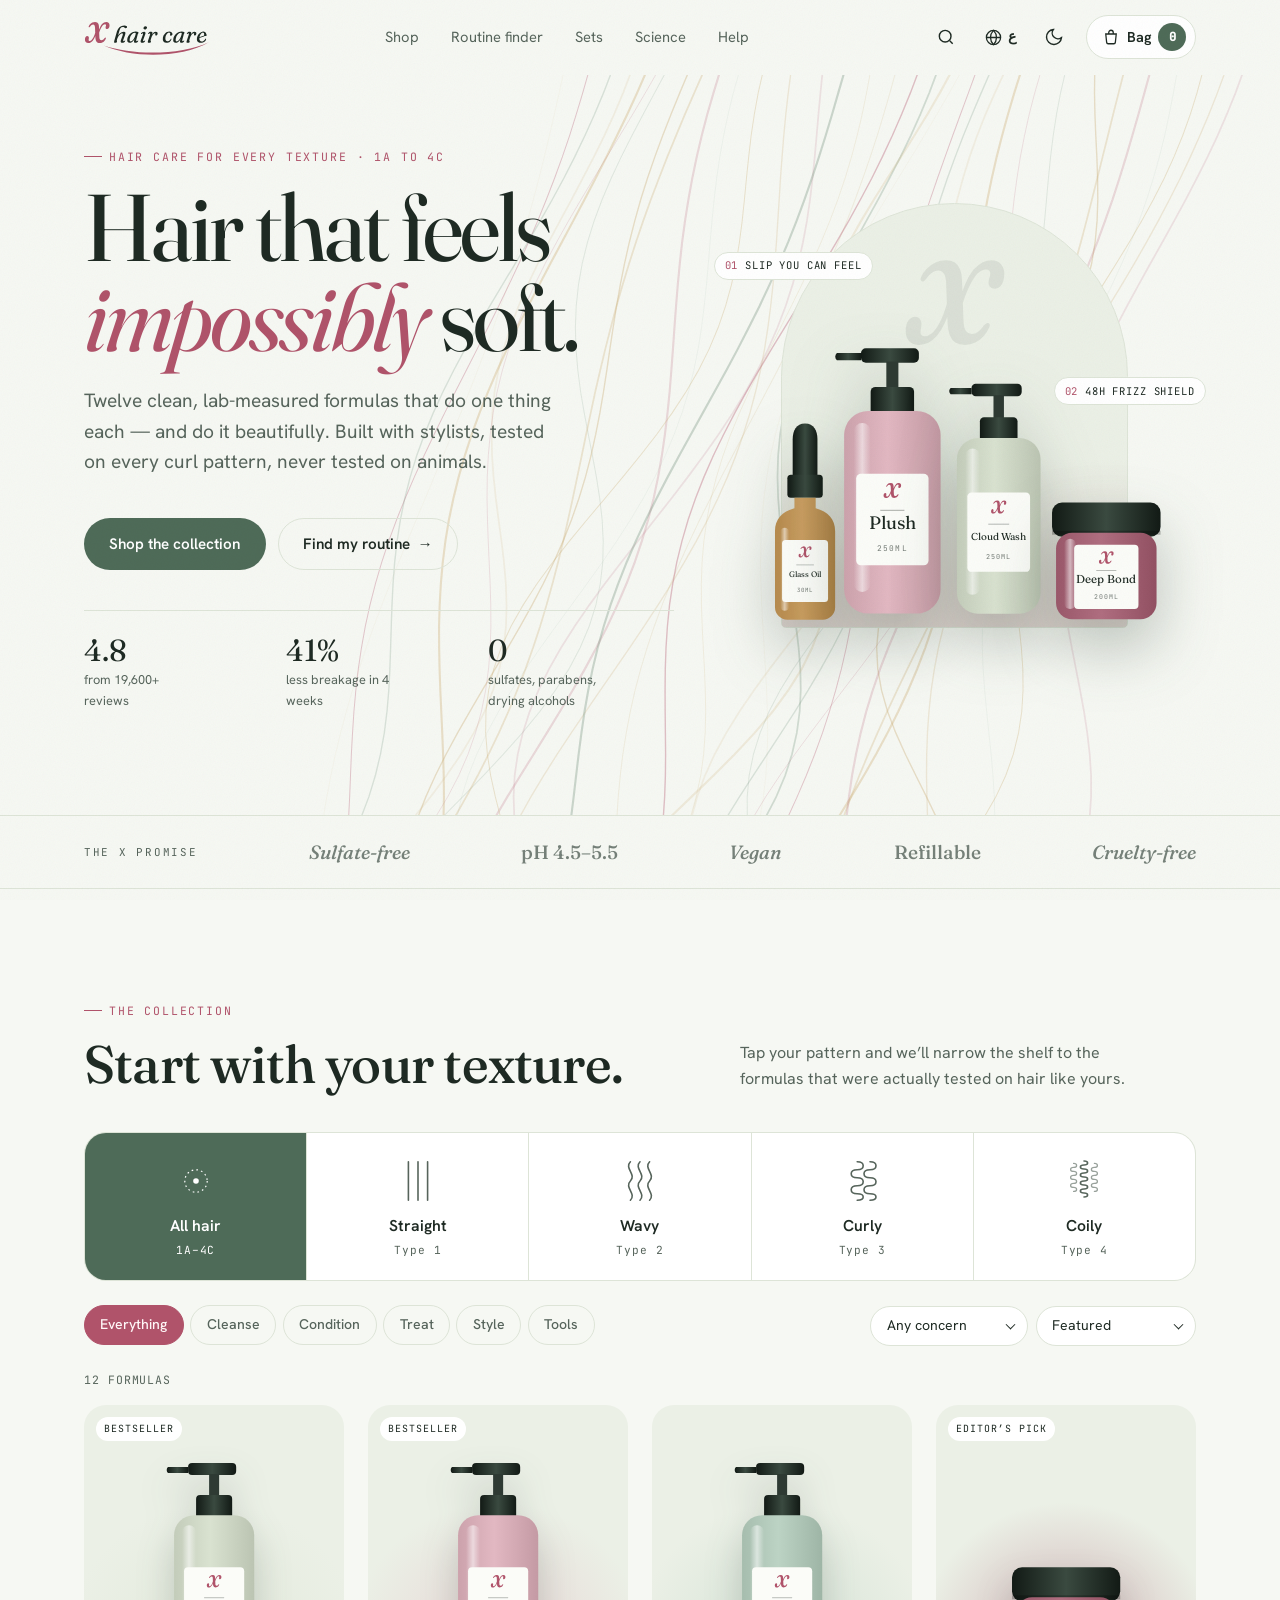
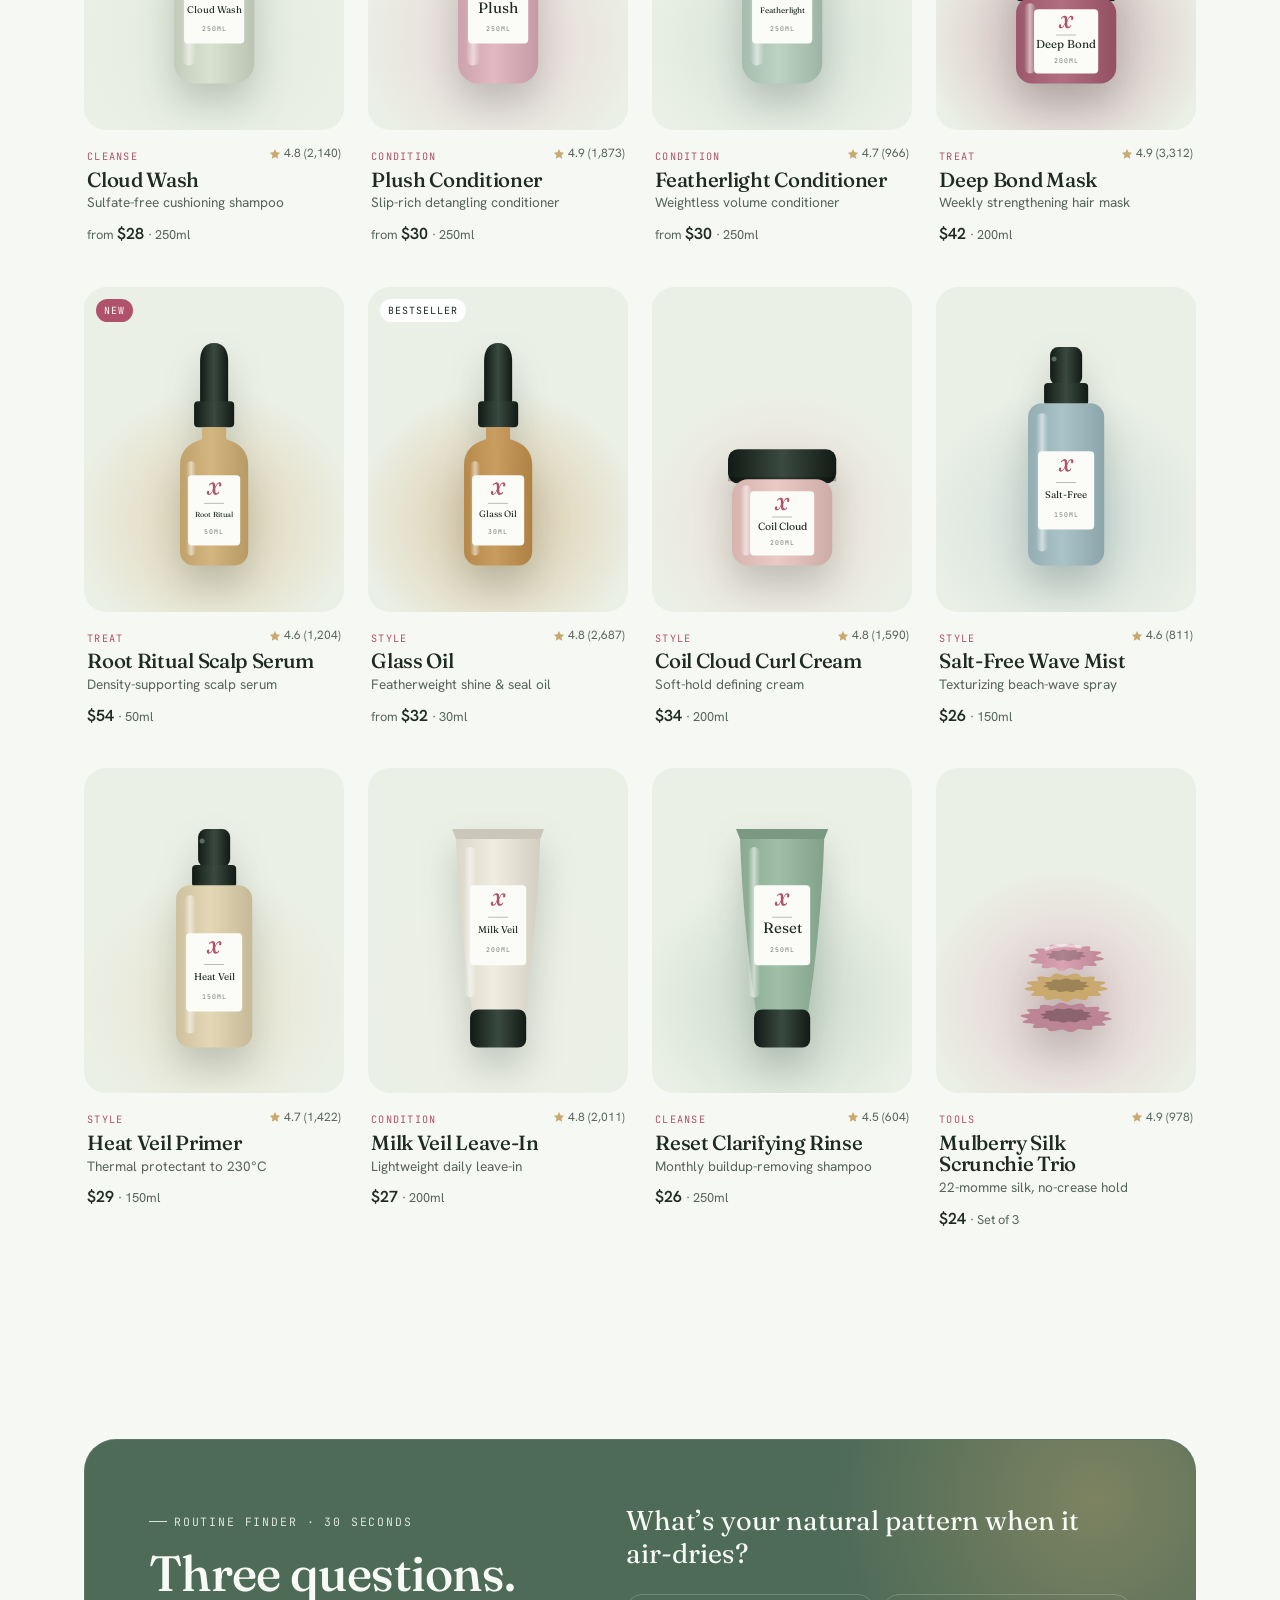
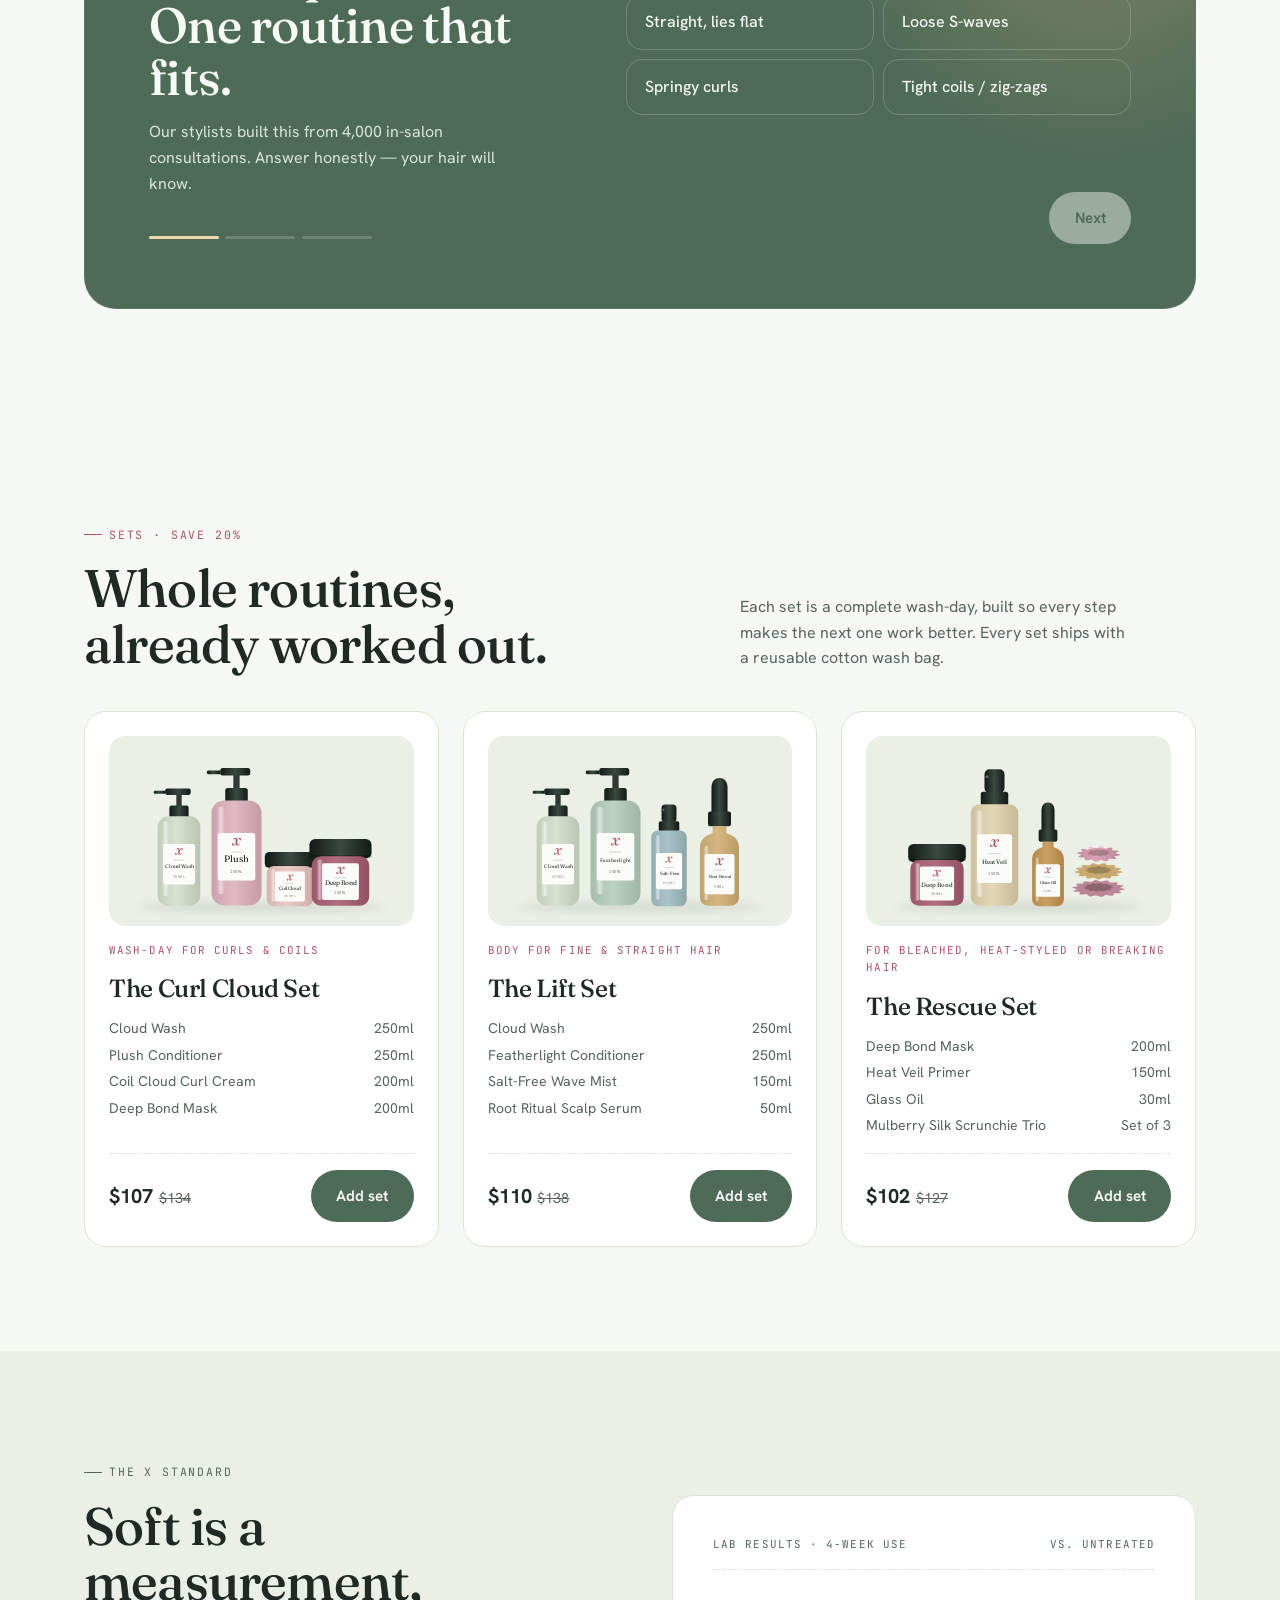
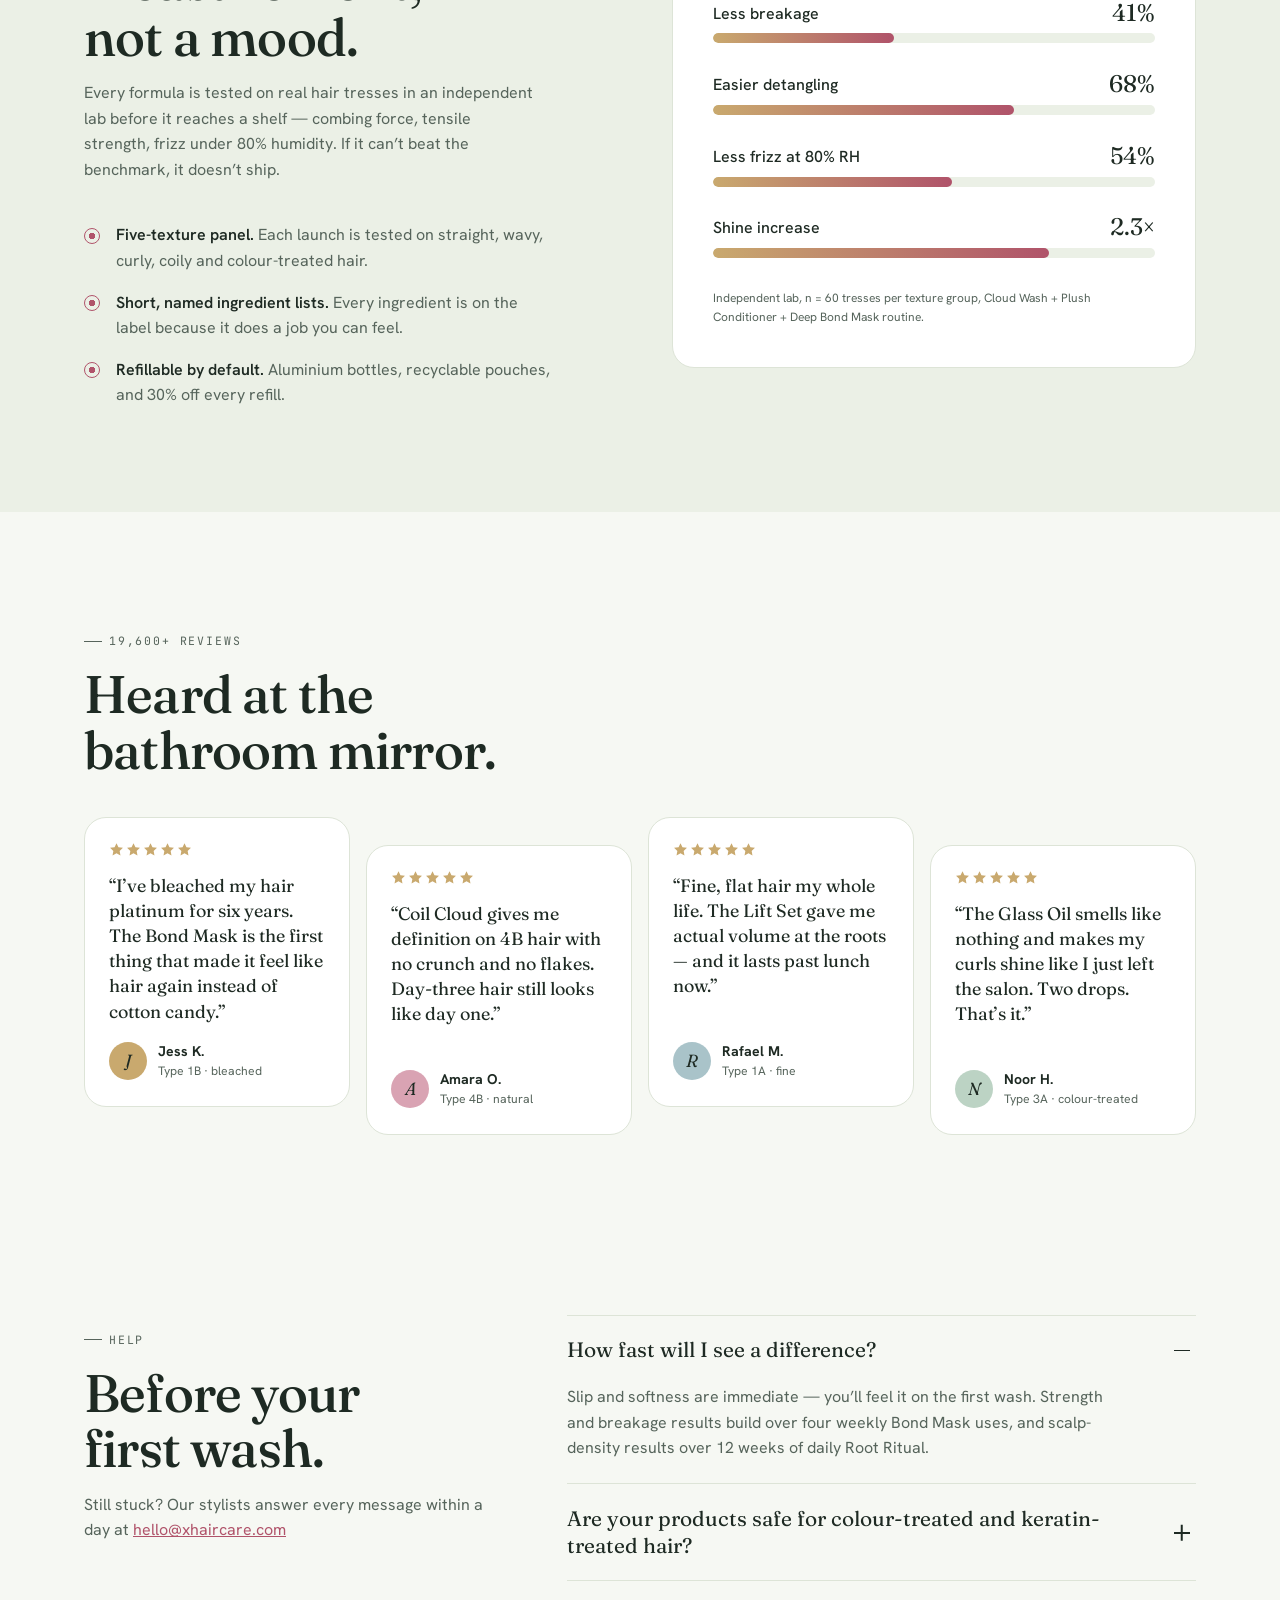
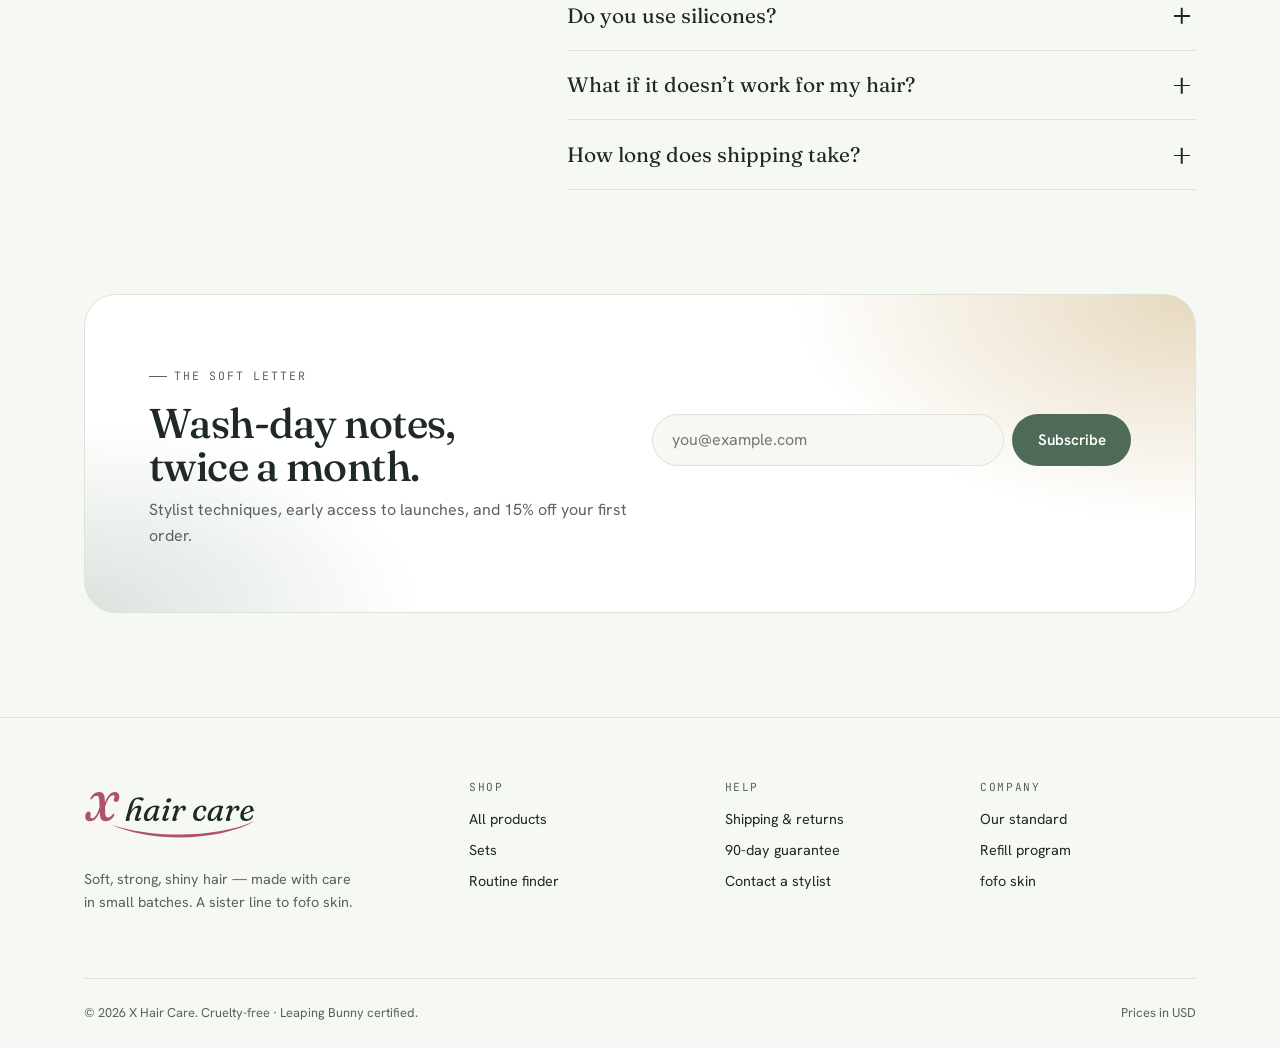
==== commit 0afc8955: "Replace the X Hair Care logo with a signature script The new logo is "x hair care" in Fraunces itali" ====
--- a/hair/index.html
+++ b/hair/index.html
@@ -23,7 +23,7 @@
 
 <header class="site-header" id="top">
   <div class="wrap nav">
-    <a href="#top" class="logo" aria-label="X Hair Care, home" data-i18n-attr="aria-label:logo.aria"><svg class="logo-mark" viewBox="0 0 64 64" aria-hidden="true"><path d="M55 6 C29.7 13.3 34.3 50.7 9 58 C42.3 58.7 37.7 21.3 55 6Z" fill="currentColor"/><path class="logo-front" d="M9 6 C34.3 13.3 29.7 50.7 55 58 C21.7 58.7 26.3 21.3 9 6Z"/></svg><span class="logo-word" data-i18n="logo.word">Hair Care</span></a>
+    <a href="#top" class="logo" aria-label="X Hair Care, home" data-i18n-attr="aria-label:logo.aria"><svg class="logo-svg" viewBox="-2 40 268 88" aria-hidden="true"><path class="logo-x" d="M22.1 67.9 24 69Q22.5 75.2 20.6 79.4Q18.7 83.6 16.5 86.1Q14.3 88.6 11.9 89.8Q9.6 90.9 7.1 90.9Q3.5 90.9 1.7 88.9Q-0.1 86.8 -0 83.4Q0 80.1 1.4 78.1Q2.8 76 4.9 76Q6.5 76 7.4 77.1Q8.3 78.1 8.3 79.8Q8.3 80.9 8.1 82Q7.8 83.1 7.8 84.2Q7.8 85.2 8.4 85.8Q8.9 86.4 10.1 86.4Q11.6 86.4 13.6 84.9Q15.6 83.3 17.8 79.3Q20 75.3 22.1 67.9ZM29.7 56.4 30.5 78.6Q30.6 81.8 31.7 83.5Q32.8 85.1 34.9 85.1Q36.7 85.1 38.1 84.1Q39.5 83.2 41.2 80.7Q42 79.9 42.5 79.6Q42.9 79.3 43.5 79.4Q44.1 79.6 44.3 80.1Q44.4 80.7 44.1 81.6Q43 84.2 41.1 86.4Q39.2 88.5 36.7 89.7Q34.2 90.9 31.3 90.9Q28.2 90.9 26.2 89.7Q24.3 88.4 23.3 85.9Q22.3 83.4 22.1 79.8L21.3 58Q21.1 54.6 20.1 53.2Q19 51.7 17.2 51.7Q15.5 51.7 14 52.7Q12.4 53.7 10.7 56.2Q10.1 57 9.6 57.3Q9.1 57.5 8.6 57.4Q8 57.2 7.9 56.7Q7.7 56.1 8.1 55.1Q9.2 52.6 11.2 50.6Q13.1 48.6 15.7 47.4Q18.3 46.2 21.4 46.2Q24.1 46.2 25.9 47.4Q27.7 48.6 28.6 50.8Q29.6 53.1 29.7 56.4ZM29.6 70.6 27.9 69.5Q29.5 63 31.5 58.5Q33.5 54 35.7 51.3Q38 48.6 40.4 47.4Q42.8 46.2 45.2 46.2Q48.5 46.2 50.3 48.3Q52.1 50.3 52 53.5Q52 57.2 50.5 59.3Q49 61.3 46.9 61.3Q45.4 61.3 44.5 60.4Q43.6 59.5 43.7 57.9Q43.7 56.9 44.1 55.6Q44.6 54.4 44.6 53Q44.6 52.1 44 51.6Q43.4 51.1 42.2 51.1Q40.9 51.1 39.4 52.1Q37.9 53 36.3 55.2Q34.7 57.5 33 61.2Q31.3 65 29.6 70.6Z"/><path d="M68.8 80.9Q69.7 78.4 70.9 76.4Q72.1 74.4 73.5 73.1Q74.9 71.8 76.2 71.1Q77.5 70.4 78.5 70.4Q79.9 70.4 80.2 71.4Q80.4 72.4 79.6 74.9L76.2 84.6Q75.6 86.5 75.6 87.8Q75.6 89.1 76.4 89.8Q77.2 90.5 78.7 90.5Q80.8 90.5 82.4 89.5Q84.1 88.5 84.9 86.9Q85.2 86.4 85.2 85.9Q85.2 85.5 85 85.4Q84.7 85.2 84.4 85.3Q84.2 85.4 83.8 85.8Q83.1 86.4 82.7 86.7Q82.2 86.9 81.8 86.9Q81.1 86.9 80.9 86.1Q80.7 85.4 81.4 83.5L84.7 74.2Q85.5 71.9 85.6 70.2Q85.7 68.6 84.9 67.7Q84 66.8 82 66.8Q80.1 66.8 77.7 67.8Q75.3 68.9 73 71.3Q70.7 73.7 68.8 77.6L69.3 77.8L73.2 64Q74 61.5 75 59.8Q76 58.2 77.3 57.5Q78.6 56.7 80.1 56.7Q80.9 56.7 81.7 57.1Q82.5 57.5 83.2 58Q84 58.5 84.8 58.9Q85.6 59.4 86.4 59.4Q87.7 59.4 88.5 58.7Q89.2 58 89.2 56.9Q89.2 55.7 87.9 54.9Q86.6 54 84 54Q79.8 54 76.6 55.4Q73.3 56.7 71.2 59.4Q69 62.1 67.8 66.1L62.1 86.2Q61.7 87.7 61.7 88.7Q61.7 89.6 62.2 90.1Q62.6 90.5 63.6 90.5Q65.5 90.5 66.7 89.9Q67.8 89.2 67.8 88.2Q67.8 87.6 67.7 87.1Q67.5 86.6 67.5 85.9Q67.5 85.4 67.6 84.8Q67.8 84.1 68 83.1Q68.3 82.2 68.8 80.9ZM108.8 83.6Q108.4 85.5 108.5 86.2Q108.7 86.9 109.3 86.9Q109.8 86.9 110.2 86.7Q110.7 86.4 111.3 85.8Q111.7 85.5 112 85.4Q112.2 85.3 112.5 85.4Q112.8 85.5 112.8 85.9Q112.8 86.3 112.5 86.9Q111.7 88.5 110 89.5Q108.4 90.5 106.5 90.5Q105.1 90.5 104.4 89.8Q103.7 89.1 103.7 87.7Q103.7 87.1 103.8 86.4Q103.9 85.7 104.2 84.7Q104.4 83.6 104.8 82.1Q105.3 80.6 106 78.4L106.4 79.3Q104.9 82.9 103 85.4Q101.1 87.9 99 89.2Q96.8 90.5 94.4 90.5Q91.9 90.5 90.5 88.8Q89.1 87 89.5 83.3Q89.7 80.8 90.7 78.3Q91.7 75.9 93.3 73.8Q94.9 71.7 97.1 70.2Q99.3 68.6 101.8 67.7Q104.4 66.7 107.1 66.7Q109.3 66.7 110.7 67.1Q112.1 67.4 112.8 67.9Q113.5 68.4 113.4 69.1Q113.4 69.7 113.1 70Q112.8 70.4 112.4 70.7Q112.1 71 111.9 71.6ZM94.6 83Q94.4 85.5 95 86.5Q95.7 87.5 96.9 87.5Q98 87.5 99.3 86.6Q100.6 85.7 101.9 84.1Q103.2 82.5 104.3 80.4Q105.4 78.3 106.2 76Q107 73.7 107.4 71.3Q107.6 70.1 107.2 69.5Q106.7 69 105.8 69Q104.3 69 102.8 69.7Q101.3 70.5 99.9 71.9Q98.5 73.3 97.4 75.1Q96.3 76.9 95.5 78.9Q94.8 80.9 94.6 83ZM123.6 83.4Q122.8 85.4 123 86.1Q123.2 86.9 123.9 86.9Q124.3 86.9 124.8 86.7Q125.2 86.4 125.9 85.8Q126.3 85.4 126.6 85.3Q126.8 85.2 127.1 85.4Q127.4 85.5 127.4 85.9Q127.4 86.4 127.1 86.9Q126.2 88.5 124.5 89.5Q122.9 90.5 120.9 90.5Q119.4 90.5 118.6 89.8Q117.8 89.1 117.7 87.8Q117.7 86.4 118.4 84.5L122.3 73.9Q123.1 71.9 122.9 71.1Q122.8 70.3 122 70.3Q121.6 70.3 121.1 70.6Q120.7 70.9 120 71.5Q119.6 71.8 119.3 71.9Q119 72 118.8 71.9Q118.5 71.7 118.5 71.3Q118.5 70.9 118.8 70.4Q119.7 68.8 121.4 67.8Q123.1 66.8 125 66.8Q126.4 66.8 127.2 67.5Q128 68.2 128.1 69.5Q128.2 70.9 127.4 73ZM126.8 62.2Q125.3 62.2 124.5 61.3Q123.7 60.5 123.8 59.3Q123.9 58.3 124.5 57.4Q125.1 56.6 126.1 56.1Q127.1 55.5 128.4 55.5Q130 55.5 130.7 56.4Q131.5 57.2 131.3 58.5Q131.2 59.5 130.6 60.3Q130 61.1 129.1 61.6Q128.1 62.2 126.8 62.2ZM134 71.9Q133.7 71.8 133.6 71.4Q133.5 71.1 133.8 70.5Q134.4 69.4 135.4 68.6Q136.3 67.7 137.6 67.2Q138.8 66.8 140.1 66.8Q141.5 66.8 142.1 67.4Q142.8 68 142.8 69.2Q142.8 70.2 142.4 71.6Q142 73 141.4 74.5Q140.8 76 140.3 77.5Q139.9 78.9 139.7 80.1L139.2 80Q140 77 141.3 74.6Q142.5 72.2 144 70.4Q145.4 68.7 147 67.7Q148.6 66.8 150.2 66.8Q152 66.8 152.9 67.8Q153.8 68.9 153.8 70.7Q153.8 72 153.3 72.9Q152.8 73.9 152.1 74.4Q151.3 74.9 150.4 74.9Q149.5 74.9 149.1 74.5Q148.7 74 148.7 73.4Q148.7 72.9 148.8 72.4Q149 71.9 149 71.3Q149 70.7 148.7 70.4Q148.5 70 147.9 70Q146.8 70 145.4 71.3Q144 72.6 142.6 75.1Q141.1 77.5 140 81.1Q139.4 82.9 139.2 83.9Q138.9 85 138.9 85.8Q138.9 86.4 139.1 86.8Q139.4 87.2 139.6 87.5Q139.8 87.8 139.8 88.3Q139.8 88.9 139.3 89.4Q138.7 89.9 137.7 90.2Q136.6 90.5 135.2 90.5Q134 90.5 133.5 90Q132.9 89.4 133 88.3Q133 87.2 133.6 85.6L137.5 74Q138.2 72 138 71.2Q137.9 70.3 137.1 70.3Q136.7 70.3 136.3 70.6Q135.8 70.8 135.1 71.5Q134.8 71.8 134.5 71.9Q134.2 72 134 71.9ZM178 68.8Q176.3 68.8 174.7 70.1Q173.1 71.3 171.9 73.6Q170.7 75.8 170.3 78.7Q169.7 83 170.9 85.2Q172.2 87.3 174.7 87.3Q176 87.3 177.2 86.8Q178.4 86.3 179.4 85.2Q180.4 84.2 181 82.7Q181.3 82.2 181.6 81.9Q181.9 81.6 182.3 81.6Q182.7 81.6 182.9 82Q183.1 82.4 182.9 83.1Q182.7 84.4 181.9 85.7Q181.1 87 179.8 88.1Q178.5 89.2 176.6 89.9Q174.8 90.5 172.5 90.5Q168.1 90.5 166.1 87.5Q164.1 84.6 164.9 79.5Q165.4 76.8 166.5 74.5Q167.7 72.2 169.6 70.5Q171.4 68.7 173.7 67.7Q176 66.7 178.7 66.7Q180.9 66.7 182.3 67.5Q183.7 68.3 184.4 69.5Q185.1 70.7 185.1 72.1Q185 73.7 184.1 74.6Q183.2 75.5 182 75.5Q181.1 75.5 180.6 75Q180 74.5 180 73.7Q180 73.1 180.2 72.4Q180.4 71.8 180.4 71.1Q180.4 70.1 179.8 69.5Q179.1 68.8 178 68.8ZM206.2 83.6Q205.7 85.5 205.8 86.2Q206 86.9 206.6 86.9Q207.1 86.9 207.6 86.7Q208 86.4 208.7 85.8Q209 85.5 209.3 85.4Q209.6 85.3 209.8 85.4Q210.1 85.5 210.1 85.9Q210.1 86.3 209.8 86.9Q209 88.5 207.3 89.5Q205.7 90.5 203.8 90.5Q202.5 90.5 201.8 89.8Q201.1 89.1 201.1 87.7Q201.1 87.1 201.2 86.4Q201.3 85.7 201.5 84.7Q201.7 83.6 202.2 82.1Q202.6 80.6 203.3 78.4L203.7 79.3Q202.3 82.9 200.4 85.4Q198.5 87.9 196.3 89.2Q194.1 90.5 191.8 90.5Q189.2 90.5 187.8 88.8Q186.4 87 186.8 83.3Q187 80.8 188 78.3Q189 75.9 190.6 73.8Q192.3 71.7 194.4 70.2Q196.6 68.6 199.1 67.7Q201.7 66.7 204.5 66.7Q206.6 66.7 208 67.1Q209.4 67.4 210.1 67.9Q210.8 68.4 210.8 69.1Q210.7 69.7 210.4 70Q210.1 70.4 209.7 70.7Q209.4 71 209.3 71.6ZM192 83Q191.7 85.5 192.4 86.5Q193 87.5 194.2 87.5Q195.3 87.5 196.6 86.6Q197.9 85.7 199.2 84.1Q200.5 82.5 201.6 80.4Q202.7 78.3 203.5 76Q204.4 73.7 204.7 71.3Q204.9 70.1 204.5 69.5Q204.1 69 203.2 69Q201.6 69 200.1 69.7Q198.6 70.5 197.2 71.9Q195.8 73.3 194.7 75.1Q193.6 76.9 192.9 78.9Q192.2 80.9 192 83ZM215.9 71.9Q215.6 71.8 215.5 71.4Q215.5 71.1 215.8 70.5Q216.3 69.4 217.3 68.6Q218.3 67.7 219.5 67.2Q220.8 66.8 222.1 66.8Q223.4 66.8 224.1 67.4Q224.8 68 224.8 69.2Q224.8 70.2 224.4 71.6Q224 73 223.4 74.5Q222.8 76 222.3 77.5Q221.8 78.9 221.6 80.1L221.2 80Q222 77 223.2 74.6Q224.4 72.2 225.9 70.4Q227.4 68.7 229 67.7Q230.5 66.8 232.1 66.8Q233.9 66.8 234.8 67.8Q235.8 68.9 235.7 70.7Q235.7 72 235.2 72.9Q234.8 73.9 234 74.4Q233.3 74.9 232.4 74.9Q231.5 74.9 231.1 74.5Q230.6 74 230.6 73.4Q230.6 72.9 230.8 72.4Q231 71.9 231 71.3Q231 70.7 230.7 70.4Q230.4 70 229.8 70Q228.7 70 227.3 71.3Q225.9 72.6 224.5 75.1Q223.1 77.5 221.9 81.1Q221.4 82.9 221.1 83.9Q220.8 85 220.8 85.8Q220.8 86.4 221.1 86.8Q221.3 87.2 221.6 87.5Q221.8 87.8 221.8 88.3Q221.8 88.9 221.2 89.4Q220.7 89.9 219.6 90.2Q218.6 90.5 217.1 90.5Q216 90.5 215.4 90Q214.9 89.4 214.9 88.3Q215 87.2 215.6 85.6L219.4 74Q220.1 72 220 71.2Q219.8 70.3 219.1 70.3Q218.7 70.3 218.2 70.6Q217.7 70.8 217.1 71.5Q216.7 71.8 216.4 71.9Q216.2 72 215.9 71.9ZM239.6 79.6Q239.6 79.6 240.5 79.3Q241.4 78.9 242.9 78.4Q244.4 77.8 246.1 77.2Q247.8 76.5 249.5 75.9Q251.1 75.3 252.3 74.8L251.8 75.5Q252 74.9 252.1 74.2Q252.2 73.4 252.2 72.4Q252.2 70.8 251.5 69.8Q250.8 68.8 249.6 68.8Q248.4 68.8 247.2 69.7Q245.9 70.6 244.8 72.1Q243.7 73.7 243 75.8Q242.3 77.8 242.1 80.2Q241.8 83.8 243.2 85.6Q244.6 87.4 247.1 87.4Q248.6 87.4 250 86.9Q251.4 86.3 252.5 85.2Q253.7 84.1 254.4 82.5Q254.7 81.9 255 81.7Q255.3 81.5 255.7 81.5Q256.1 81.5 256.3 81.9Q256.5 82.2 256.3 82.8Q256 84.8 254.6 86.5Q253.1 88.3 250.7 89.4Q248.2 90.5 244.8 90.5Q242 90.5 240.2 89.4Q238.4 88.4 237.5 86.4Q236.7 84.4 236.9 81.6Q237.1 78.7 238.2 76Q239.4 73.3 241.3 71.2Q243.2 69.1 245.6 67.9Q248 66.7 250.7 66.7Q252.6 66.7 253.9 67.5Q255.2 68.2 255.9 69.5Q256.6 70.8 256.7 72.3Q256.7 72.7 256.9 72.9Q257.1 73.2 257.4 73.2Q257.7 73.1 257.9 73.3Q258.1 73.5 258.1 73.8Q258.1 74.2 257.8 74.6Q257.5 74.9 256.6 75.2Q255.6 75.6 253.9 76.2Q252.3 76.7 250.4 77.4Q248.5 78.1 246.6 78.8Q244.7 79.5 243.2 80Q241.6 80.6 240.7 80.9Q239.8 81.2 239.8 81.2Z" fill="currentColor"/><path class="logo-x" d="M40 96 C102 124 206 122 262 89 C206 116 104 118 40 96Z"/></svg></a>
     <nav class="nav-links" aria-label="Primary" data-i18n-attr="aria-label:nav.aria">
       <a href="#shop" data-i18n="nav.shop">Shop</a>
       <a href="#finder" data-i18n="nav.finder">Routine finder</a>
@@ -347,7 +347,7 @@
   <div class="wrap">
     <div class="foot-grid">
       <div>
-        <a href="#top" class="logo logo-lg" aria-label="X Hair Care, home" data-i18n-attr="aria-label:logo.aria"><svg class="logo-mark" viewBox="0 0 64 64" aria-hidden="true"><path d="M55 6 C29.7 13.3 34.3 50.7 9 58 C42.3 58.7 37.7 21.3 55 6Z" fill="currentColor"/><path class="logo-front" d="M9 6 C34.3 13.3 29.7 50.7 55 58 C21.7 58.7 26.3 21.3 9 6Z"/></svg><span class="logo-word" data-i18n="logo.word">Hair Care</span></a>
+        <a href="#top" class="logo logo-lg" aria-label="X Hair Care, home" data-i18n-attr="aria-label:logo.aria"><svg class="logo-svg" viewBox="-2 40 268 88" aria-hidden="true"><path class="logo-x" d="M22.1 67.9 24 69Q22.5 75.2 20.6 79.4Q18.7 83.6 16.5 86.1Q14.3 88.6 11.9 89.8Q9.6 90.9 7.1 90.9Q3.5 90.9 1.7 88.9Q-0.1 86.8 -0 83.4Q0 80.1 1.4 78.1Q2.8 76 4.9 76Q6.5 76 7.4 77.1Q8.3 78.1 8.3 79.8Q8.3 80.9 8.1 82Q7.8 83.1 7.8 84.2Q7.8 85.2 8.4 85.8Q8.9 86.4 10.1 86.4Q11.6 86.4 13.6 84.9Q15.6 83.3 17.8 79.3Q20 75.3 22.1 67.9ZM29.7 56.4 30.5 78.6Q30.6 81.8 31.7 83.5Q32.8 85.1 34.9 85.1Q36.7 85.1 38.1 84.1Q39.5 83.2 41.2 80.7Q42 79.9 42.5 79.6Q42.9 79.3 43.5 79.4Q44.1 79.6 44.3 80.1Q44.4 80.7 44.1 81.6Q43 84.2 41.1 86.4Q39.2 88.5 36.7 89.7Q34.2 90.9 31.3 90.9Q28.2 90.9 26.2 89.7Q24.3 88.4 23.3 85.9Q22.3 83.4 22.1 79.8L21.3 58Q21.1 54.6 20.1 53.2Q19 51.7 17.2 51.7Q15.5 51.7 14 52.7Q12.4 53.7 10.7 56.2Q10.1 57 9.6 57.3Q9.1 57.5 8.6 57.4Q8 57.2 7.9 56.7Q7.7 56.1 8.1 55.1Q9.2 52.6 11.2 50.6Q13.1 48.6 15.7 47.4Q18.3 46.2 21.4 46.2Q24.1 46.2 25.9 47.4Q27.7 48.6 28.6 50.8Q29.6 53.1 29.7 56.4ZM29.6 70.6 27.9 69.5Q29.5 63 31.5 58.5Q33.5 54 35.7 51.3Q38 48.6 40.4 47.4Q42.8 46.2 45.2 46.2Q48.5 46.2 50.3 48.3Q52.1 50.3 52 53.5Q52 57.2 50.5 59.3Q49 61.3 46.9 61.3Q45.4 61.3 44.5 60.4Q43.6 59.5 43.7 57.9Q43.7 56.9 44.1 55.6Q44.6 54.4 44.6 53Q44.6 52.1 44 51.6Q43.4 51.1 42.2 51.1Q40.9 51.1 39.4 52.1Q37.9 53 36.3 55.2Q34.7 57.5 33 61.2Q31.3 65 29.6 70.6Z"/><path d="M68.8 80.9Q69.7 78.4 70.9 76.4Q72.1 74.4 73.5 73.1Q74.9 71.8 76.2 71.1Q77.5 70.4 78.5 70.4Q79.9 70.4 80.2 71.4Q80.4 72.4 79.6 74.9L76.2 84.6Q75.6 86.5 75.6 87.8Q75.6 89.1 76.4 89.8Q77.2 90.5 78.7 90.5Q80.8 90.5 82.4 89.5Q84.1 88.5 84.9 86.9Q85.2 86.4 85.2 85.9Q85.2 85.5 85 85.4Q84.7 85.2 84.4 85.3Q84.2 85.4 83.8 85.8Q83.1 86.4 82.7 86.7Q82.2 86.9 81.8 86.9Q81.1 86.9 80.9 86.1Q80.7 85.4 81.4 83.5L84.7 74.2Q85.5 71.9 85.6 70.2Q85.7 68.6 84.9 67.7Q84 66.8 82 66.8Q80.1 66.8 77.7 67.8Q75.3 68.9 73 71.3Q70.7 73.7 68.8 77.6L69.3 77.8L73.2 64Q74 61.5 75 59.8Q76 58.2 77.3 57.5Q78.6 56.7 80.1 56.7Q80.9 56.7 81.7 57.1Q82.5 57.5 83.2 58Q84 58.5 84.8 58.9Q85.6 59.4 86.4 59.4Q87.7 59.4 88.5 58.7Q89.2 58 89.2 56.9Q89.2 55.7 87.9 54.9Q86.6 54 84 54Q79.8 54 76.6 55.4Q73.3 56.7 71.2 59.4Q69 62.1 67.8 66.1L62.1 86.2Q61.7 87.7 61.7 88.7Q61.7 89.6 62.2 90.1Q62.6 90.5 63.6 90.5Q65.5 90.5 66.7 89.9Q67.8 89.2 67.8 88.2Q67.8 87.6 67.7 87.1Q67.5 86.6 67.5 85.9Q67.5 85.4 67.6 84.8Q67.8 84.1 68 83.1Q68.3 82.2 68.8 80.9ZM108.8 83.6Q108.4 85.5 108.5 86.2Q108.7 86.9 109.3 86.9Q109.8 86.9 110.2 86.7Q110.7 86.4 111.3 85.8Q111.7 85.5 112 85.4Q112.2 85.3 112.5 85.4Q112.8 85.5 112.8 85.9Q112.8 86.3 112.5 86.9Q111.7 88.5 110 89.5Q108.4 90.5 106.5 90.5Q105.1 90.5 104.4 89.8Q103.7 89.1 103.7 87.7Q103.7 87.1 103.8 86.4Q103.9 85.7 104.2 84.7Q104.4 83.6 104.8 82.1Q105.3 80.6 106 78.4L106.4 79.3Q104.9 82.9 103 85.4Q101.1 87.9 99 89.2Q96.8 90.5 94.4 90.5Q91.9 90.5 90.5 88.8Q89.1 87 89.5 83.3Q89.7 80.8 90.7 78.3Q91.7 75.9 93.3 73.8Q94.9 71.7 97.1 70.2Q99.3 68.6 101.8 67.7Q104.4 66.7 107.1 66.7Q109.3 66.7 110.7 67.1Q112.1 67.4 112.8 67.9Q113.5 68.4 113.4 69.1Q113.4 69.7 113.1 70Q112.8 70.4 112.4 70.7Q112.1 71 111.9 71.6ZM94.6 83Q94.4 85.5 95 86.5Q95.7 87.5 96.9 87.5Q98 87.5 99.3 86.6Q100.6 85.7 101.9 84.1Q103.2 82.5 104.3 80.4Q105.4 78.3 106.2 76Q107 73.7 107.4 71.3Q107.6 70.1 107.2 69.5Q106.7 69 105.8 69Q104.3 69 102.8 69.7Q101.3 70.5 99.9 71.9Q98.5 73.3 97.4 75.1Q96.3 76.9 95.5 78.9Q94.8 80.9 94.6 83ZM123.6 83.4Q122.8 85.4 123 86.1Q123.2 86.9 123.9 86.9Q124.3 86.9 124.8 86.7Q125.2 86.4 125.9 85.8Q126.3 85.4 126.6 85.3Q126.8 85.2 127.1 85.4Q127.4 85.5 127.4 85.9Q127.4 86.4 127.1 86.9Q126.2 88.5 124.5 89.5Q122.9 90.5 120.9 90.5Q119.4 90.5 118.6 89.8Q117.8 89.1 117.7 87.8Q117.7 86.4 118.4 84.5L122.3 73.9Q123.1 71.9 122.9 71.1Q122.8 70.3 122 70.3Q121.6 70.3 121.1 70.6Q120.7 70.9 120 71.5Q119.6 71.8 119.3 71.9Q119 72 118.8 71.9Q118.5 71.7 118.5 71.3Q118.5 70.9 118.8 70.4Q119.7 68.8 121.4 67.8Q123.1 66.8 125 66.8Q126.4 66.8 127.2 67.5Q128 68.2 128.1 69.5Q128.2 70.9 127.4 73ZM126.8 62.2Q125.3 62.2 124.5 61.3Q123.7 60.5 123.8 59.3Q123.9 58.3 124.5 57.4Q125.1 56.6 126.1 56.1Q127.1 55.5 128.4 55.5Q130 55.5 130.7 56.4Q131.5 57.2 131.3 58.5Q131.2 59.5 130.6 60.3Q130 61.1 129.1 61.6Q128.1 62.2 126.8 62.2ZM134 71.9Q133.7 71.8 133.6 71.4Q133.5 71.1 133.8 70.5Q134.4 69.4 135.4 68.6Q136.3 67.7 137.6 67.2Q138.8 66.8 140.1 66.8Q141.5 66.8 142.1 67.4Q142.8 68 142.8 69.2Q142.8 70.2 142.4 71.6Q142 73 141.4 74.5Q140.8 76 140.3 77.5Q139.9 78.9 139.7 80.1L139.2 80Q140 77 141.3 74.6Q142.5 72.2 144 70.4Q145.4 68.7 147 67.7Q148.6 66.8 150.2 66.8Q152 66.8 152.9 67.8Q153.8 68.9 153.8 70.7Q153.8 72 153.3 72.9Q152.8 73.9 152.1 74.4Q151.3 74.9 150.4 74.9Q149.5 74.9 149.1 74.5Q148.7 74 148.7 73.4Q148.7 72.9 148.8 72.4Q149 71.9 149 71.3Q149 70.7 148.7 70.4Q148.5 70 147.9 70Q146.8 70 145.4 71.3Q144 72.6 142.6 75.1Q141.1 77.5 140 81.1Q139.4 82.9 139.2 83.9Q138.9 85 138.9 85.8Q138.9 86.4 139.1 86.8Q139.4 87.2 139.6 87.5Q139.8 87.8 139.8 88.3Q139.8 88.9 139.3 89.4Q138.7 89.9 137.7 90.2Q136.6 90.5 135.2 90.5Q134 90.5 133.5 90Q132.9 89.4 133 88.3Q133 87.2 133.6 85.6L137.5 74Q138.2 72 138 71.2Q137.9 70.3 137.1 70.3Q136.7 70.3 136.3 70.6Q135.8 70.8 135.1 71.5Q134.8 71.8 134.5 71.9Q134.2 72 134 71.9ZM178 68.8Q176.3 68.8 174.7 70.1Q173.1 71.3 171.9 73.6Q170.7 75.8 170.3 78.7Q169.7 83 170.9 85.2Q172.2 87.3 174.7 87.3Q176 87.3 177.2 86.8Q178.4 86.3 179.4 85.2Q180.4 84.2 181 82.7Q181.3 82.2 181.6 81.9Q181.9 81.6 182.3 81.6Q182.7 81.6 182.9 82Q183.1 82.4 182.9 83.1Q182.7 84.4 181.9 85.7Q181.1 87 179.8 88.1Q178.5 89.2 176.6 89.9Q174.8 90.5 172.5 90.5Q168.1 90.5 166.1 87.5Q164.1 84.6 164.9 79.5Q165.4 76.8 166.5 74.5Q167.7 72.2 169.6 70.5Q171.4 68.7 173.7 67.7Q176 66.7 178.7 66.7Q180.9 66.7 182.3 67.5Q183.7 68.3 184.4 69.5Q185.1 70.7 185.1 72.1Q185 73.7 184.1 74.6Q183.2 75.5 182 75.5Q181.1 75.5 180.6 75Q180 74.5 180 73.7Q180 73.1 180.2 72.4Q180.4 71.8 180.4 71.1Q180.4 70.1 179.8 69.5Q179.1 68.8 178 68.8ZM206.2 83.6Q205.7 85.5 205.8 86.2Q206 86.9 206.6 86.9Q207.1 86.9 207.6 86.7Q208 86.4 208.7 85.8Q209 85.5 209.3 85.4Q209.6 85.3 209.8 85.4Q210.1 85.5 210.1 85.9Q210.1 86.3 209.8 86.9Q209 88.5 207.3 89.5Q205.7 90.5 203.8 90.5Q202.5 90.5 201.8 89.8Q201.1 89.1 201.1 87.7Q201.1 87.1 201.2 86.4Q201.3 85.7 201.5 84.7Q201.7 83.6 202.2 82.1Q202.6 80.6 203.3 78.4L203.7 79.3Q202.3 82.9 200.4 85.4Q198.5 87.9 196.3 89.2Q194.1 90.5 191.8 90.5Q189.2 90.5 187.8 88.8Q186.4 87 186.8 83.3Q187 80.8 188 78.3Q189 75.9 190.6 73.8Q192.3 71.7 194.4 70.2Q196.6 68.6 199.1 67.7Q201.7 66.7 204.5 66.7Q206.6 66.7 208 67.1Q209.4 67.4 210.1 67.9Q210.8 68.4 210.8 69.1Q210.7 69.7 210.4 70Q210.1 70.4 209.7 70.7Q209.4 71 209.3 71.6ZM192 83Q191.7 85.5 192.4 86.5Q193 87.5 194.2 87.5Q195.3 87.5 196.6 86.6Q197.9 85.7 199.2 84.1Q200.5 82.5 201.6 80.4Q202.7 78.3 203.5 76Q204.4 73.7 204.7 71.3Q204.9 70.1 204.5 69.5Q204.1 69 203.2 69Q201.6 69 200.1 69.7Q198.6 70.5 197.2 71.9Q195.8 73.3 194.7 75.1Q193.6 76.9 192.9 78.9Q192.2 80.9 192 83ZM215.9 71.9Q215.6 71.8 215.5 71.4Q215.5 71.1 215.8 70.5Q216.3 69.4 217.3 68.6Q218.3 67.7 219.5 67.2Q220.8 66.8 222.1 66.8Q223.4 66.8 224.1 67.4Q224.8 68 224.8 69.2Q224.8 70.2 224.4 71.6Q224 73 223.4 74.5Q222.8 76 222.3 77.5Q221.8 78.9 221.6 80.1L221.2 80Q222 77 223.2 74.6Q224.4 72.2 225.9 70.4Q227.4 68.7 229 67.7Q230.5 66.8 232.1 66.8Q233.9 66.8 234.8 67.8Q235.8 68.9 235.7 70.7Q235.7 72 235.2 72.9Q234.8 73.9 234 74.4Q233.3 74.9 232.4 74.9Q231.5 74.9 231.1 74.5Q230.6 74 230.6 73.4Q230.6 72.9 230.8 72.4Q231 71.9 231 71.3Q231 70.7 230.7 70.4Q230.4 70 229.8 70Q228.7 70 227.3 71.3Q225.9 72.6 224.5 75.1Q223.1 77.5 221.9 81.1Q221.4 82.9 221.1 83.9Q220.8 85 220.8 85.8Q220.8 86.4 221.1 86.8Q221.3 87.2 221.6 87.5Q221.8 87.8 221.8 88.3Q221.8 88.9 221.2 89.4Q220.7 89.9 219.6 90.2Q218.6 90.5 217.1 90.5Q216 90.5 215.4 90Q214.9 89.4 214.9 88.3Q215 87.2 215.6 85.6L219.4 74Q220.1 72 220 71.2Q219.8 70.3 219.1 70.3Q218.7 70.3 218.2 70.6Q217.7 70.8 217.1 71.5Q216.7 71.8 216.4 71.9Q216.2 72 215.9 71.9ZM239.6 79.6Q239.6 79.6 240.5 79.3Q241.4 78.9 242.9 78.4Q244.4 77.8 246.1 77.2Q247.8 76.5 249.5 75.9Q251.1 75.3 252.3 74.8L251.8 75.5Q252 74.9 252.1 74.2Q252.2 73.4 252.2 72.4Q252.2 70.8 251.5 69.8Q250.8 68.8 249.6 68.8Q248.4 68.8 247.2 69.7Q245.9 70.6 244.8 72.1Q243.7 73.7 243 75.8Q242.3 77.8 242.1 80.2Q241.8 83.8 243.2 85.6Q244.6 87.4 247.1 87.4Q248.6 87.4 250 86.9Q251.4 86.3 252.5 85.2Q253.7 84.1 254.4 82.5Q254.7 81.9 255 81.7Q255.3 81.5 255.7 81.5Q256.1 81.5 256.3 81.9Q256.5 82.2 256.3 82.8Q256 84.8 254.6 86.5Q253.1 88.3 250.7 89.4Q248.2 90.5 244.8 90.5Q242 90.5 240.2 89.4Q238.4 88.4 237.5 86.4Q236.7 84.4 236.9 81.6Q237.1 78.7 238.2 76Q239.4 73.3 241.3 71.2Q243.2 69.1 245.6 67.9Q248 66.7 250.7 66.7Q252.6 66.7 253.9 67.5Q255.2 68.2 255.9 69.5Q256.6 70.8 256.7 72.3Q256.7 72.7 256.9 72.9Q257.1 73.2 257.4 73.2Q257.7 73.1 257.9 73.3Q258.1 73.5 258.1 73.8Q258.1 74.2 257.8 74.6Q257.5 74.9 256.6 75.2Q255.6 75.6 253.9 76.2Q252.3 76.7 250.4 77.4Q248.5 78.1 246.6 78.8Q244.7 79.5 243.2 80Q241.6 80.6 240.7 80.9Q239.8 81.2 239.8 81.2Z" fill="currentColor"/><path class="logo-x" d="M40 96 C102 124 206 122 262 89 C206 116 104 118 40 96Z"/></svg></a>
         <p><span data-i18n="foot.p">Soft, strong, shiny hair — made with care in small batches. A sister line to</span> <a href="../index.html" data-i18n="foot.skin">fofo skin</a>.</p>
       </div>
       <nav aria-label="Shop" data-i18n-attr="aria-label:foot.shop">
--- a/hair/styles.css
+++ b/hair/styles.css
@@ -121,15 +121,12 @@
 }
 .site-header.scrolled{ border-bottom-color:var(--line); }
 .nav{ display:flex; align-items:center; justify-content:space-between; gap:var(--s2); padding-block:.85rem; }
-.logo{ display:inline-flex; align-items:center; gap:.55rem; text-decoration:none; color:var(--ink); }
-.logo-mark{ height:2.15rem; width:auto; flex:none; overflow:visible; transition:transform .5s var(--ease); }
-.logo-front{ fill:var(--accent); stroke:var(--bg); stroke-width:3; stroke-linejoin:round; paint-order:stroke; }
-.logo:hover .logo-mark{ transform:rotate(-6deg) scale(1.04); }
-.logo-word{ font-family:var(--font-display); font-weight:450; font-size:1.42rem; letter-spacing:-.01em; line-height:1; white-space:nowrap; }
-.logo-lg .logo-mark{ height:3rem; }
-.logo-lg .logo-word{ font-size:1.9rem; }
-html[lang="ar"] .logo-word{ font-weight:700; font-size:1.3rem; }
-html[lang="ar"] .logo-lg .logo-word{ font-size:1.7rem; }
+.logo{ display:inline-flex; align-items:center; text-decoration:none; color:var(--ink); direction:ltr; }
+.logo-svg{ height:2.6rem; width:auto; display:block; overflow:visible; margin-top:.35rem; }
+.logo-x{ fill:var(--accent); }
+.logo-svg path:last-child{ transform-origin:15% 100%; transition:transform .6s var(--ease); }
+.logo:hover .logo-svg path:last-child{ transform:scaleX(1.04); }
+.logo-lg .logo-svg{ height:3.6rem; }
 .logo, .icon-btn, .bag-btn{ flex:none; }
 @media (max-width:480px){
   .nav{ gap:.5rem; }
@@ -138,10 +135,7 @@
   .lang-btn{ padding-inline:.5rem; }
   .lang-btn svg{ display:none; }
   .bag-btn{ padding-inline:.6rem .4rem; margin-inline-start:.15rem; }
-  .logo{ gap:.45rem; }
-  .logo-mark{ height:1.85rem; }
-  .logo-word{ font-size:1.18rem; }
-  html[lang="ar"] .logo-word{ font-size:1.02rem; }
+  .logo-svg{ height:2.25rem; }
 }
 .nav-links{ display:none; gap:2rem; font-size:.92rem; }
 .nav-links a{ text-decoration:none; color:var(--ink-soft); position:relative; transition:color .2s ease; }
@@ -200,8 +194,8 @@
   content:""; position:absolute; inset:auto 0 0; height:40%;
   background:linear-gradient(to top, color-mix(in srgb, var(--accent) 16%, transparent), transparent);
 }
-.hero-stage .arch-mark{ position:absolute; z-index:1; top:12%; left:50%; width:30%; transform:translateX(-50%); color:var(--ink); opacity:.07; }
-.hero-stage .arch-mark .logo-front{ fill:var(--ink); stroke:none; }
+.hero-stage .arch-mark{ position:absolute; z-index:1; top:15%; left:50%; width:22%; transform:translateX(-50%); opacity:.08; }
+.hero-stage .arch-mark path{ fill:var(--ink); }
 .hero-stage .bottle{ position:absolute; bottom:10%; filter:drop-shadow(0 28px 30px hsl(var(--shadow)/.28)); }
 .hero-stage .b1{ left:22%; width:30%; z-index:2; }
 .hero-stage .b2{ left:46%; width:26%; z-index:3; }
